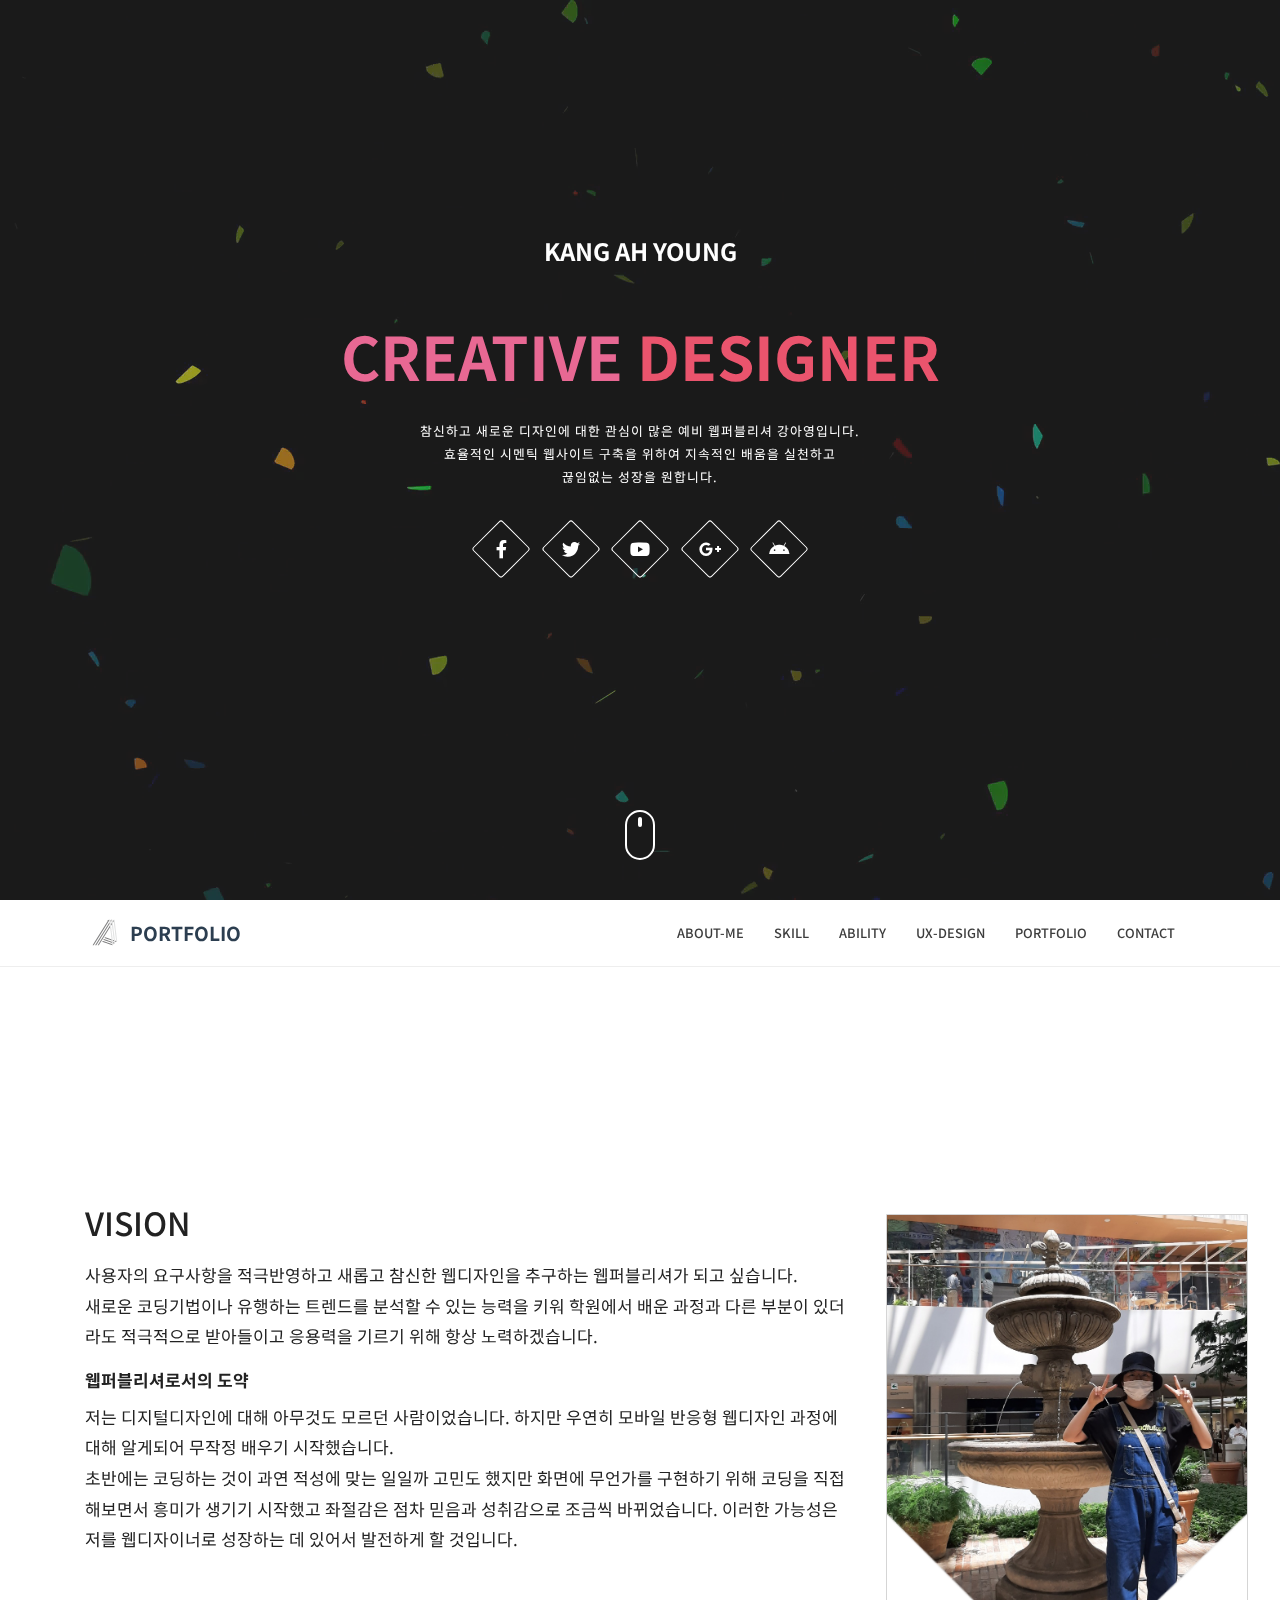
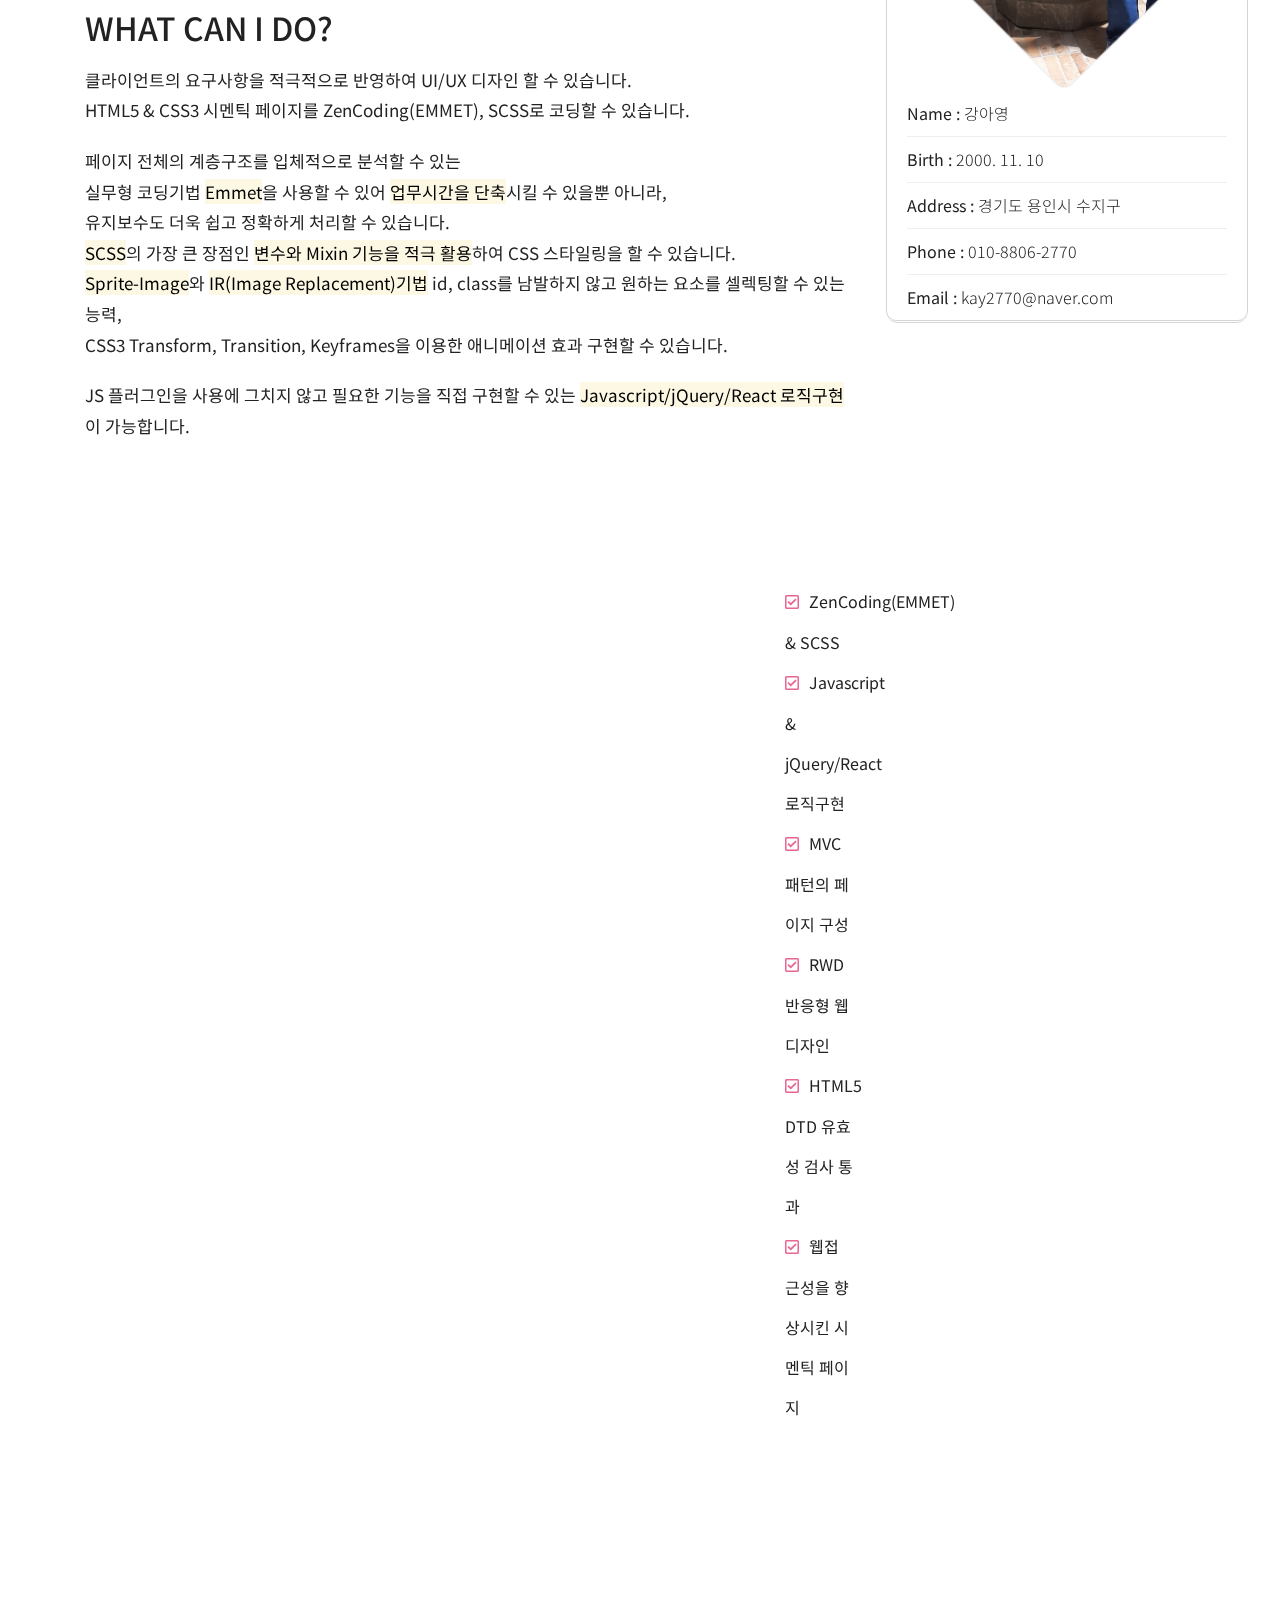
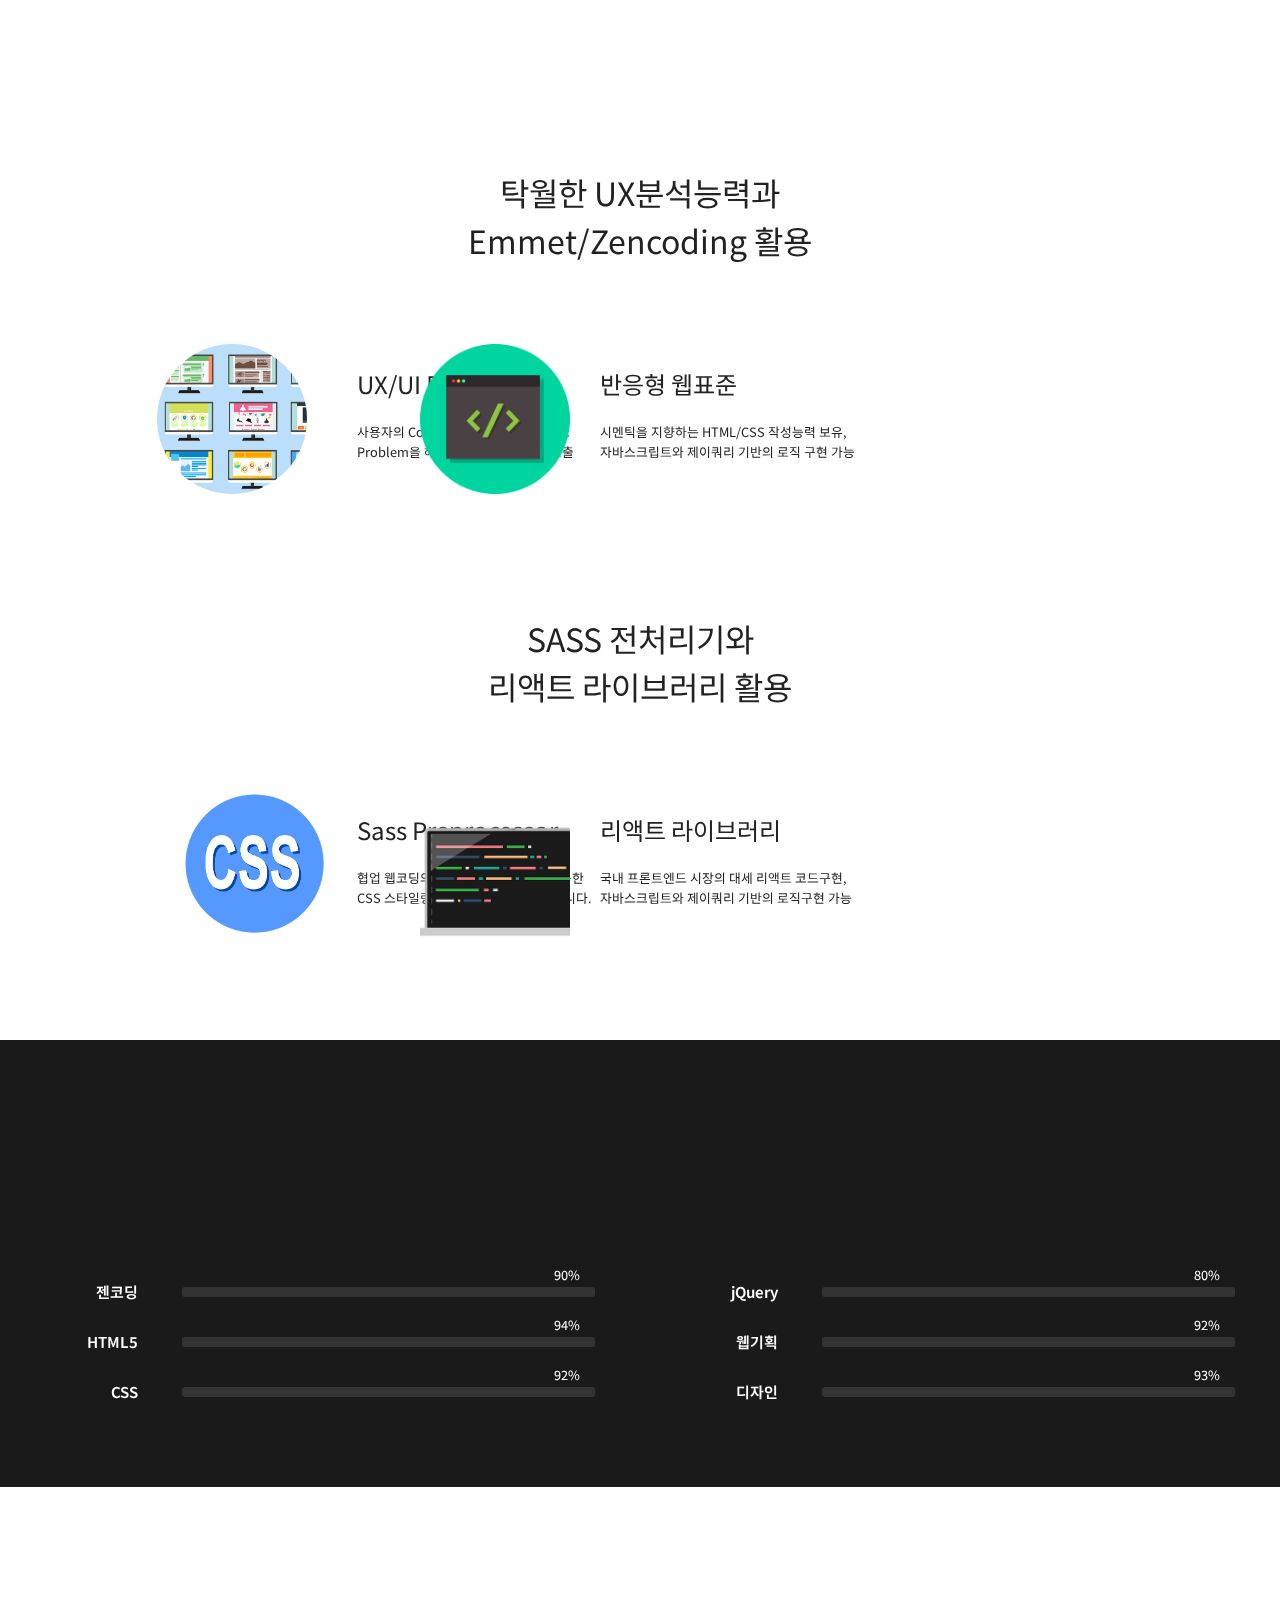
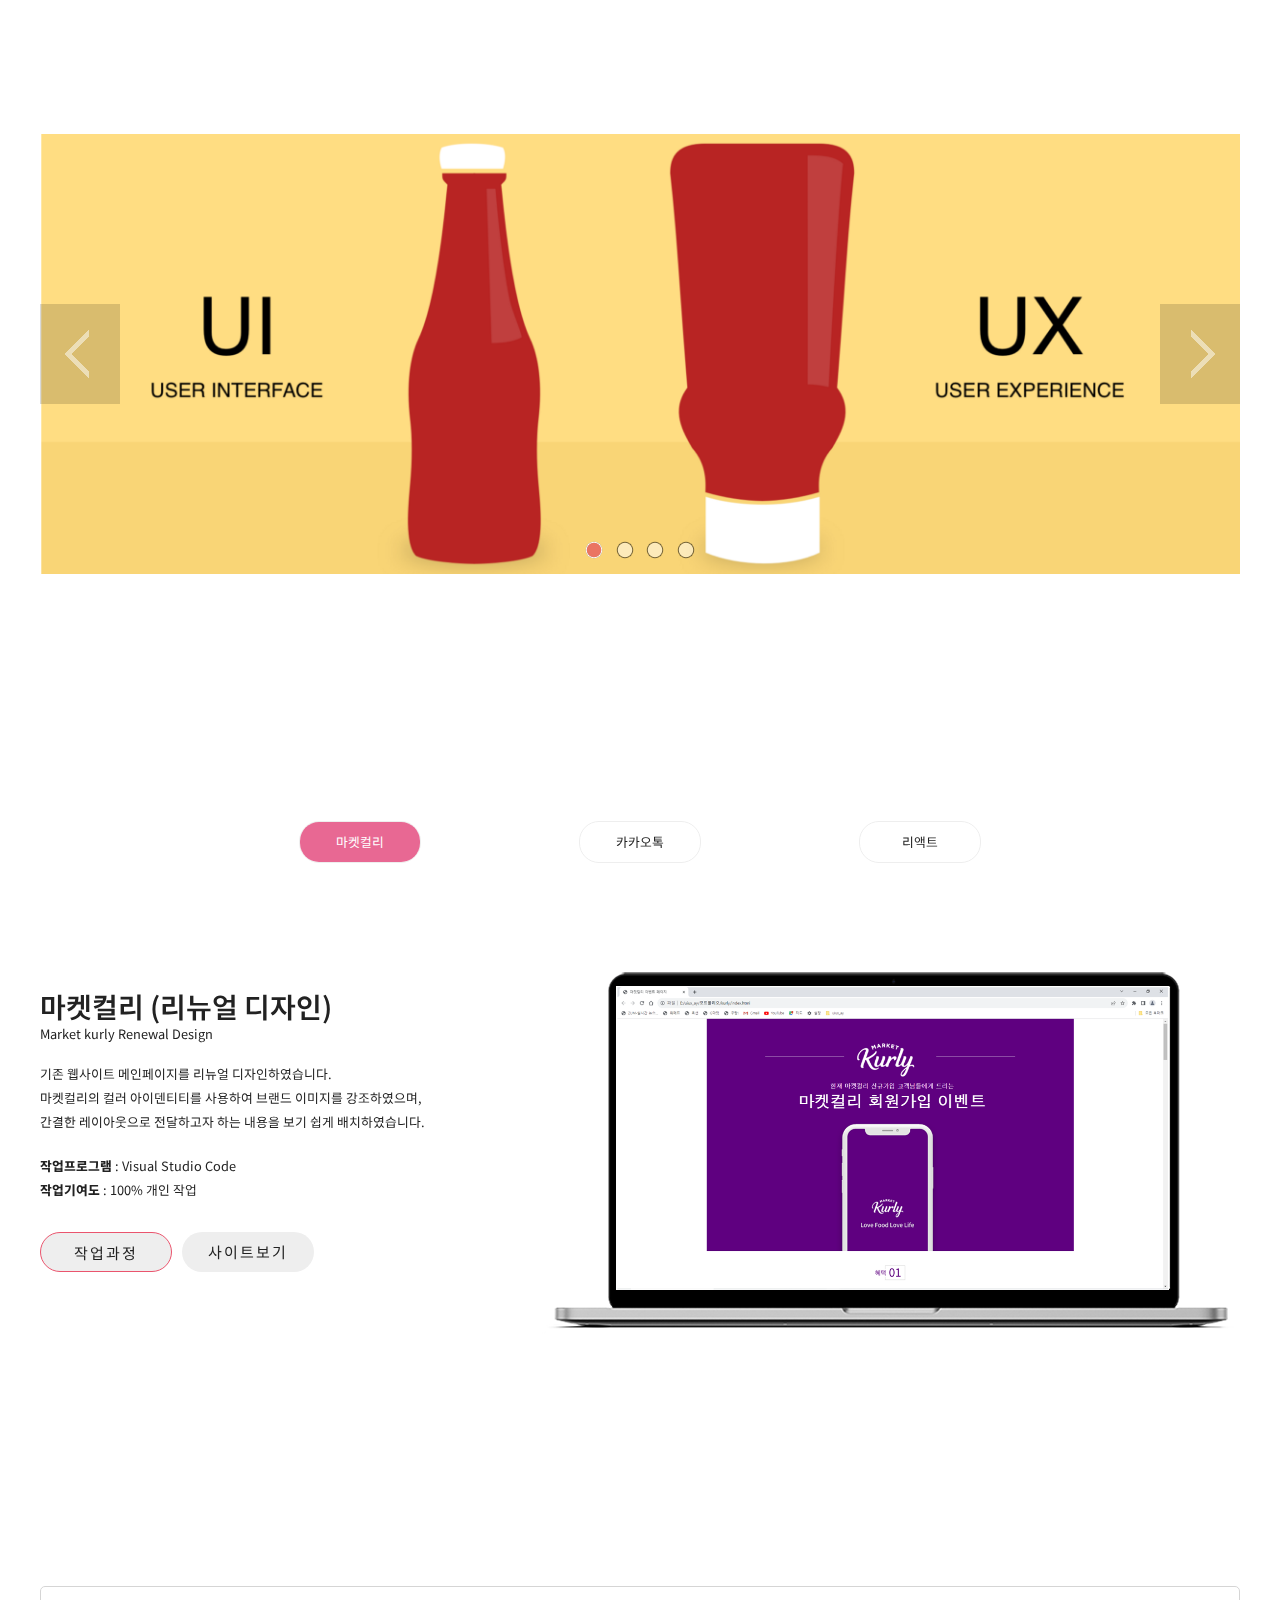
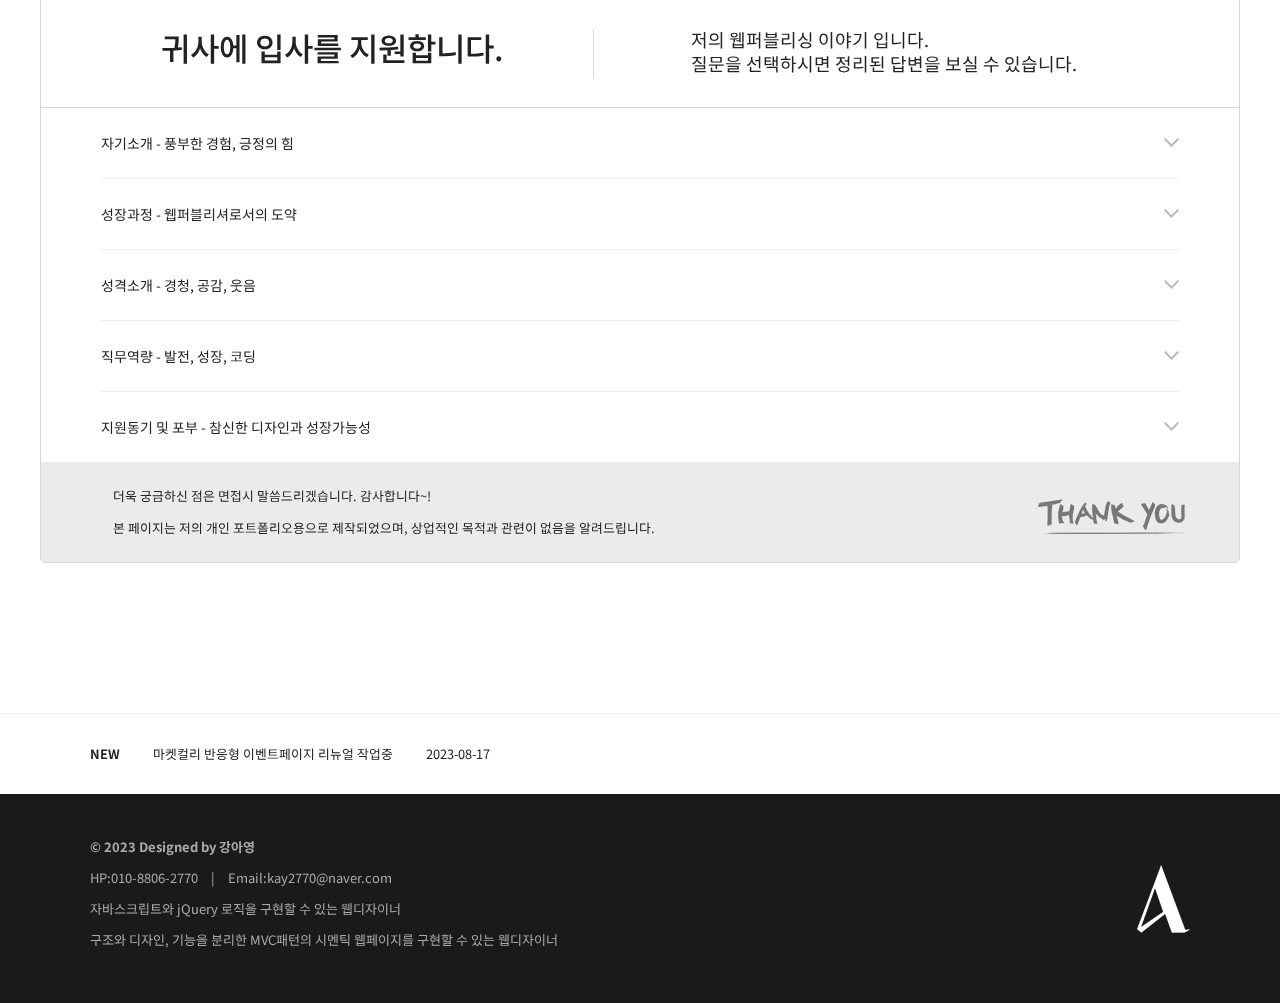
==== index.html @ dbe2e0ce "마이프로필 사이트 업로드" ====
<!DOCTYPE html>
<html lang="en">
	<head>
		<meta charset="UTF-8" />
		<meta name="viewport" content="width=device-width, initial-scale=1.0" />
		<meta name="Subject" content="포트폴리오 작품" />
		<meta name="Title" content="강아영 포트폴리오" />
		<meta
			name="Keywords"
			content="퍼블리셔,웹디자이너,웹표준,웹프로그래밍,포트폴리오,프론트엔드,개발자"
		/>
		<meta name="Description" content="새로운 경험을 통해서 또 하나의 의미를 찾아내는 웹퍼블리셔" />
		<meta name="Author" content="강아영" />
		<meta name="Publisher" content="강아영" />
		<meta name="Classification" content="포트폴리오" />

		<!--카테고리 분류-->
		<meta name="Location" content="Seoul Korea" />
		<meta name="Author-Date" content="2023.08.10" />
		<meta name="Copyright" content="강아영" />

		<title>강아영 포트폴리오</title>
		<link rel="shortcut icon" href="./images/favicon.ico" type="image/x-icon" />
		<link rel="stylesheet" href="./css/reset.css" />
		<link rel="stylesheet" href="https://use.fontawesome.com/releases/v5.3.1/css/all.css" />
		<link rel="stylesheet" href="./css/animate.css" />
		<link rel="stylesheet" href="./css/style.css" />
		<script src="./js/jquery.min.js"></script>
		<script src="./js/jquery.easing.min.js"></script>
		<script src="./js/wow.min.js"></script>
		<script src="./js/function.js"></script>
	</head>
	<body>
		<div id="wrap">
			<div class="loading">
				<p>로딩중...</p>
			</div>

			<h1>Kang Ah young</h1>

			<section id="home">
				<div class="intro">
					<h2>CREATIVE <span>DESIGNER</span></h2>
					<p>
						참신하고 새로운 디자인에 대한 관심이 많은 <span>예비 웹퍼블리셔 강아영입니다.</span
						><br />
						효율적인 시멘틱 웹사이트 구축을 위하여 <span>지속적인 배움을 실천하고</span> <br />
						끊임없는 성장을 원합니다.
					</p>
					<div class="myico">
						<span><i class="fab fa-facebook-f"></i></span>
						<span><i class="fab fa-twitter"></i></span>
						<span><i class="fab fa-youtube"></i></span>
						<span><i class="fab fa-google-plus-g"></i></span>
						<span><i class="fab fa-android"></i></span>
					</div>
				</div>

				<div class="mouse">
					<p class="wheel">스크롤바를 내리면 작품을 감상할 수 있습니다.</p>
				</div>

				<figure class="bgmov">
					<video autoplay muted loop playsinline>
						<source src="./media/intro.mp4" type="video/mp4" />
					</video>
					<figcaption class="sr-only">웹디자인 강아영</figcaption>
				</figure>
			</section>

			<hr />

			<header>
				<div class="container">
					<h2><a href="#" class="logo">Portfolio</a></h2>

					<button type="button" class="btn-gnb">메뉴보기</button>
					<nav>
						<ul class="gnb">
							<li><a href="#">About-Me</a></li>
							<li><a href="#">Skill</a></li>
							<li><a href="#">Ability</a></li>
							<li><a href="#">UX-Design</a></li>
							<li><a href="#">Portfolio</a></li>
							<li><a href="#">Contact</a></li>
						</ul>
					</nav>
				</div>
			</header>

			<hr />

			<section id="aboutme">
				<h2 class="wow fadeInUp">ABOUT ME</h2>

				<div class="container">
					<article class="profile">
						<div>
							<h3 class="myphoto">
								<img src="./images/aboutme/KakaoTalk_20231004_002757348.jpg" alt="강아영" />
							</h3>
							<ol>
								<li><strong>Name :</strong> 강아영</li>
								<li><strong>Birth :</strong> 2000. 11. 10</li>
								<li><strong>Address :</strong> 경기도 용인시 수지구</li>
								<li><strong>Phone :</strong> 010-8806-2770</li>
								<li><strong>Email :</strong> kay2770@naver.com</li>
							</ol>
						</div>
					</article>
					<hr />
					<article class="biography">
						<div class="detail">
							<h3>VISION</h3>
							<p>
								사용자의 요구사항을 적극반영하고 새롭고 참신한 웹디자인을 추구하는 웹퍼블리셔가 되고
								싶습니다.<br />
								새로운 코딩기법이나 유행하는 트렌드를 분석할 수 있는 능력을 키워 학원에서 배운
								과정과 다른 부분이 있더라도 적극적으로 받아들이고 응용력을 기르기 위해 항상
								노력하겠습니다.
							</p>
							<h4>웹퍼블리셔로서의 도약</h4>
							<p>
								저는 디지털디자인에 대해 아무것도 모르던 사람이었습니다. 하지만 우연히 모바일 반응형
								웹디자인 과정에 대해 알게되어 무작정 배우기 시작했습니다.<br />
								초반에는 코딩하는 것이 과연 적성에 맞는 일일까 고민도 했지만 화면에 무언가를
								구현하기 위해 코딩을 직접 해보면서 흥미가 생기기 시작했고 좌절감은 점차 믿음과
								성취감으로 조금씩 바뀌었습니다. 이러한 가능성은 저를 웹디자이너로 성장하는 데 있어서
								발전하게 할 것입니다.
							</p>
						</div>
						<div class="detail">
							<h3>WHAT CAN I DO?</h3>
							<p>
								클라이언트의 요구사항을 적극적으로 반영하여 UI/UX 디자인 할 수 있습니다.
								<br />
								HTML5 & CSS3 시멘틱 페이지를 ZenCoding(EMMET), SCSS로 코딩할 수 있습니다.
							</p>

							<p>
								<span>
									페이지 전체의 계층구조를 입체적으로 분석할 수 있는<br />
									실무형 코딩기법 <mark>Emmet</mark>을 사용할 수 있어
									<mark>업무시간을 단축</mark>시킬 수 있을뿐 아니라,<br />
									유지보수도 더욱 쉽고 정확하게 처리할 수 있습니다.
								</span>
								<br />
								<span>
									<mark>SCSS</mark>의 가장 큰 장점인 <mark>변수와 Mixin 기능을 적극 활용</mark>하여
									CSS 스타일링을 할 수 있습니다.<br />
								</span>

								<mark>Sprite-Image</mark>와 <mark>IR(Image Replacement)기법</mark> id, class를
								남발하지 않고 원하는 요소를 셀렉팅할 수 있는 능력,<br />
								CSS3 Transform, Transition, Keyframes을 이용한 애니메이션 효과 구현할 수
								있습니다.<br />
							</p>

							<p>
								JS 플러그인을 사용에 그치지 않고 필요한 기능을 직접 구현할 수 있는
								<mark>Javascript/jQuery/React 로직구현</mark>이 가능합니다.<br />
							</p>

							<ul class="ican">
								<li>ZenCoding(EMMET) &amp; SCSS</li>
								<li>Javascript &amp; jQuery/React 로직구현</li>
								<li>MVC 패턴의 페이지 구성</li>
								<li>RWD 반응형 웹디자인</li>
								<li>HTML5 DTD 유효성 검사 통과</li>
								<li>웹접근성을 향상시킨 시멘틱 페이지</li>
							</ul>
						</div>
					</article>
				</div>
			</section>

			<hr />

			<section id="skill">
				<h2 class="wow fadeInUp">SKILL</h2>

				<article class="skill-1">
					<h3>탁월한 UX분석능력과 <span>Emmet/Zencoding 활용</span></h3>
					<ol>
						<li>
							<h4>UX/UI 디자인</h4>
							<p>
								사용자의 Context와 Needs를 파악하고<br />
								Problem을 해결할 수 있는 Insight 도출
							</p>
						</li>
						<li>
							<h4>반응형 웹표준</h4>
							<p>
								시멘틱을 지향하는 HTML/CSS 작성능력 보유,<br />
								자바스크립트와 제이쿼리 기반의 로직 구현 가능
							</p>
						</li>
					</ol>
				</article>

				<article class="skill-2">
					<h3>SASS 전처리기와 <span>리액트 라이브러리 활용</span></h3>
					<ol>
						<li>
							<h4>Sass Preprocessor</h4>
							<p>
								협업 웹코딩의 필수 기술인 SCSS를 이용한<br />
								CSS 스타일링을 원활이 사용할 수 있습니다.
							</p>
						</li>
						<li>
							<h4>리액트 라이브러리</h4>
							<p>
								국내 프론트엔드 시장의 대세 리액트 코드구현,<br />
								자바스크립트와 제이쿼리 기반의 로직구현 가능
							</p>
						</li>
					</ol>
				</article>
			</section>

			<hr />

			<section id="ability">
				<h2 class="wow fadeInUp">ABILITY</h2>

				<div class="ability-container">
					<article class="stick">
						<div class="stick-container">
							<div class="item">
								<h3>젠코딩</h3>

								<div class="progress">
									<p class="bar"><span>90%</span></p>
								</div>
							</div>
							<div class="item">
								<h3>HTML5</h3>

								<div class="progress">
									<p class="bar"><span>94%</span></p>
								</div>
							</div>
							<div class="item">
								<h3>CSS</h3>

								<div class="progress">
									<p class="bar"><span>92%</span></p>
								</div>
							</div>
						</div>
						<div class="stick-container">
							<div class="item">
								<h3>jQuery</h3>

								<div class="progress">
									<p class="bar"><span>80%</span></p>
								</div>
							</div>
							<div class="item">
								<h3>웹기획</h3>

								<div class="progress">
									<p class="bar"><span>92%</span></p>
								</div>
							</div>
							<div class="item">
								<h3>디자인</h3>

								<div class="progress">
									<p class="bar"><span>93%</span></p>
								</div>
							</div>
						</div>
					</article>
				</div>
			</section>

			<hr />

			<section id="uxdesign">
				<h2 class="wow fadeInUp">UXDESIGN</h2>

				<article class="slides">
					<h3 class="sr-only">작품리스트</h3>
					<ul class="slides-container">
						<li class="banner_1">UX/UI</li>
						<li class="banner_2">UX Process</li>
						<li class="banner_3">UX Design</li>
						<li class="banner_4">Prototype</li>
					</ul>
					<ol class="slides-pagination">
						<li class="on"><a href="#">1</a></li>
						<li><a href="#">2</a></li>
						<li><a href="#">3</a></li>
						<li><a href="#">4</a></li>
					</ol>
					<a href="#" class="slides-navigation slides-prev">이전</a>
					<a href="#" class="slides-navigation slides-next">다음</a>
				</article>
			</section>

			<hr />

			<section id="portfolio">
				<h2 class="wow fadeInUp">PORTFOLIO</h2>

				<article class="slides">
					<ul class="slides-pagination">
						<li class="on"><a href="#">마켓컬리</a></li>
						<li><a href="#">카카오톡</a></li>
						<li><a href="#">리액트</a></li>
					</ul>

					<div class="slides-container">
						<figure>
							<figcaption>
								<h3>마켓컬리 (리뉴얼 디자인)</h3>
								<p class="tip">Market kurly Renewal Design</p>
								<p class="desc">
									기존 웹사이트 메인페이지를 리뉴얼 디자인하였습니다.<br />
									마켓컬리의 컬러 아이덴티티를 사용하여 브랜드 이미지를 강조하였으며,<br />
									간결한 레이아웃으로 전달하고자 하는 내용을 보기 쉽게 배치하였습니다.
								</p>

								<p class="tools"><span>작업프로그램</span> : Visual Studio Code</p>

								<p class="etc"><span>작업기여도</span> : 100% 개인 작업</p>

								<p class="btn">
									<a href="#" class="proc">작업과정</a>
									<a
										rel="noopener noreferrer"
										href="https://kay2770.github.io/kurly/"
										target="_blank"
										>사이트보기</a
									>
								</p>

								<p class="shadow">
									<span class="lightbox">
										<img src="./images/portfolio/kurly_pofol.png" alt="#" />
									</span>
									<button class="clse">닫기</button>
								</p>
							</figcaption>
							<div class="frame">
								<img src="./images/portfolio/kurly_pofol2.png" alt="마켓컬리" />
							</div>
						</figure>
						<figure>
							<figcaption>
								<h3>모바일 카카오톡 (리뉴얼 디자인)</h3>
								<p class="tip">Kakao Talk Renewal Design</p>
								<p class="desc">
									카카오톡 모바일 메인페이지를 리뉴얼 디자인하였습니다.<br />
									카카오톡의 컬러 아이덴티티를 사용하여 브랜드 이미지를 강조하였으며,<br />
									간결한 레이아웃으로 전달하고자 하는 내용을 보기 쉽게 배치하였습니다.
								</p>

								<p class="tools"><span>작업프로그램</span> : Visual Studio Code</p>

								<p class="etc"><span>작업기여도</span> : 100% 개인 작업</p>

								<p class="btn">
									<a href="#" class="proc">작업과정</a>
									<a
										rel="noopener noreferrer"
										href="https://kay2770.github.io/mykatalk/"
										target="_blank"
										>사이트보기</a
									>
								</p>
								<p class="shadow">
									<span class="lightbox">
										<img src="./images/portfolio/kakaotalk_pofol.png" alt="#" />
									</span>
									<button class="clse">닫기</button>
								</p>
							</figcaption>
							<div class="frame">
								<img src="./images/portfolio/kakaotalk_pofol2.png" alt="카카오톡" />
							</div>
						</figure>
						<figure>
							<figcaption>
								<h3>리액트</h3>
								<p class="tip">React Site Design</p>
								<p class="desc">
									리액트 라이브러리를 이용하여 <br />
									간결한 레이아웃으로 전달하고자 하는 내용을 보기 쉽게 배치하고<br />
									화면 구성 및 기능 구현을 하였습니다.
								</p>

								<p class="tools"><span>작업프로그램</span> : Visual Studio Code</p>

								<p class="etc"><span>작업기여도</span> : 100% 개인 작업</p>

								<p class="btn">
									<a href="#" class="proc">작업과정</a>
									<a
										rel="noopener noreferrer"
										href="http://localhost:3001/styled-todo"
										target="_blank"
										>사이트보기</a
									>
								</p>
								<p class="shadow">
									<span class="lightbox">
										<img src="./images/portfolio/todoAppsite_pofol.png" alt="#" />
									</span>
									<button class="clse">닫기</button>
								</p>
							</figcaption>
							<div class="frame">
								<img src="./images/portfolio/todoAppsite_pofol2.png" alt="리액트" />
							</div>
						</figure>
					</div>

					<a href="#" class="slides-navigation slides-prev">이전</a>
					<a href="#" class="slides-navigation slides-next">다음</a>
				</article>

				<hr />
			</section>

			<hr />

			<section id="contact">
				<h2 class="wow fadeInUp">CONTACT</h2>

				<article class="apply">
					<div class="help">
						<h3>귀사에 입사를 지원합니다.</h3>
						<p>
							저의 웹퍼블리싱 이야기 입니다.<br />
							질문을 선택하시면 정리된 답변을 보실 수 있습니다.
						</p>
					</div>
					<dl>
						<dt><a href="#">자기소개 - 풍부한 경험, 긍정의 힘</a></dt>
						<dd>
							<div class="answer">
								부모님의 성실하신 모습을 보며 초등시절부터 스스로 일어나며 지각하지 않기 위해
								시간약속을 반드시 지키고 단체생활을 할 때는 규칙을 따르면서, 원리원칙을 중요하게
								여기고 시간을 계획하고 분배하는 습관과 문제해결력을 길렀습니다.<br />
								고등학교 진학 후 담임선생님과의 진로상담을 통해 아동보육과에 진학하게 되었고 졸업할
								때 보육교사가 되겠다는 확신과 꿈은 가지지 않았지만 학과에서 경험한 실습은 제 자신의
								긍정적인 힘을 발견할 수 있는 큰 계기가 되었습니다. <br />영유아들의 창의적인 표현과
								자유로운 모습을 보며 밝게 웃던 스스로를 보면서 어떤 분야에서든 창의적이고 좋은
								영향을 줄 수 있는 사람이 되고 싶었습니다. <br />저는 긍정적 정서를 토대로 가능성이
								무한한 새싹처럼 끊임없이 성장하고 발전하는 사람이 되겠습니다.
							</div>
						</dd>

						<dt><a href="#">성장과정 - 웹퍼블리셔로서의 도약</a></dt>
						<dd>
							<div class="answer">
								저는 디지털디자인에 대해 아무것도 모르던 사람이었습니다.<br />
								하지만 우연히 모바일 반응형 웹디자인 과정에 대해 알게 되었고 무작정 배우기
								시작했습니다.<br />
								초반에는 코딩하는 것이 어렵기만 하고 과연 적성에 맞는 일일까 고민도 했습니다.<br />
								하지만 시작한 일을 포기하고 싶지 않고 화면에 무언가를 구현하기 위해 성공하든
								실패하든 코딩을 직접 해보면서 흥미가 생기기 시작했고 좌절감은 점차 할 수 있다는
								믿음과 성취감으로 조금씩 바뀌었습니다. <br />이러한 가능성은 저를 웹디자이너로
								성장하는 데 있어서 배움을 실천하고 계속해서 발전하게 할 것입니다.
							</div>
						</dd>

						<dt><a href="#">성격소개 - 경청, 공감, 웃음</a></dt>
						<dd>
							<div class="answer">
								평소 이야기 듣는 것을 좋아해서 상대방의 이야기를 경청하고 공감해주어 상대방을 즐겁고
								편안하게 만들어 줍니다. <br />저는 갈등관계에서도 원만하게 해결하기 위한 협력적인
								조화를 중요시 생각합니다. <br />반면 주변의 분위기나 상황을 깊게 살피는 경향이
								있습니다.<br />
								이를 보완하기 위해 일의 기대와 성취에 있어 할 수 있는 최선을 정하고, 좋아하는 일에
								대한 긍정심리를 위한 저의 느낌, 생각, 감정을 표현하려고 노력하고 있습니다.
								<br />이렇듯 최선을 다하는 순간에는 좋은 결과만을 기대하지 않고 실패를 두려워하지
								않으려고 합니다.
							</div>
						</dd>

						<dt><a href="#">직무역량 - 발전, 성장, 코딩</a></dt>
						<dd>
							<div class="answer">
								학원에서 html, css, javascript, react, 모바일 반응형 웹제작 등 기술적인 부분을
								습득하였고 이것을 바탕으로 스스로 웹페이지를 구현할 수 있게 노력하였습니다.<br />
								또한 학원에서 팀프로젝트 ,발표 등을 통해 자신감 있는 말하기가 부족했던 저에게 직무
								시 필요한 대인관계, 의사소통능력을 키우는데 큰 도움이 되었습니다.<br />
								주어진 일에 최선을 다해 끝마무리를 짓고 부족한 부분은 연습과 노력을 통해 개선하려는
								의지는 저를 책임감 있고 능력이나 여러가지 면에서 성장하는 사람으로 만들어
								주었습니다.
							</div>
						</dd>

						<dt><a href="#">지원동기 및 포부 - 참신한 디자인과 성장가능성</a></dt>
						<dd>
							<div class="answer">
								사용자의 요구사항을 적극반영하는 새롭고 참신한 웹디자인을 추구하는 웹퍼블리셔가 되고
								싶습니다. <br />새로운 코딩기법이나 유행하는 트렌드를 분석할 수 있는 능력을 키워
								학원에서 배운 과정과 다른 부분이 있더라도 적극적으로 받아들이고 응용력을 기르기 위해
								항상 노력하겠습니다.
							</div>
						</dd>
					</dl>
					<p>
						더욱 궁금하신 점은 면접시 말씀드리겠습니다. 감사합니다~!<br />
						본 페이지는 저의 개인 포트폴리오용으로 제작되었으며, 상업적인 목적과 관련이 없음을
						알려드립니다.
					</p>
				</article>
			</section>

			<hr />

			<footer>
				<article class="working">
					<h2 class="sr-only">진행중인 작업</h2>
					<p>
						<b>NEW</b>
						<a href="#">마켓컬리 반응형 이벤트페이지 리뉴얼 작업중</a>
						<time datetime="2023-08-17T11:46">2023-08-17</time>
					</p>
				</article>
				<article class="info">
					<div class="container">
						<h2>&copy; 2023 Designed by 강아영</h2>

						<p class="contact">
							<a href="tel:01088062770">HP:010-8806-2770</a>
							<span class="bar">|</span>
							<a href="mailto:kay2770@naver.com">Email:kay2770@naver.com</a>
						</p>

						<p class="iam_1">자바스크립트와 jQuery 로직을 구현할 수 있는 웹디자이너</p>
						<p class="iam_2">
							구조와 디자인, 기능을 분리한 MVC패턴의 시멘틱 웹페이지를
							<span>구현할 수 있는 웹디자이너</span>
						</p>
					</div>
				</article>
			</footer>

			<aside>
				<a href="#" class="top"><i class="fa fa-angle-up"></i></a>
			</aside>
		</div>
	</body>
</html>
---- css/style.css ----
@charset "UTF-8";
#wrap {
  position: relative;
  min-width: 1200px;
}
@media screen and (max-width:640px) {
  #wrap {
    min-width: 100%;
  }
}
#wrap > .loading {
  display: flex;
  justify-content: center;
  align-items: center;
  position: fixed;
  left: 0;
  right: 0;
  top: 0;
  bottom: 0;
  z-index: 1000;
  background-color: #ffffff;
}
#wrap > .loading > p {
  width: 64px;
  height: 64px;
  text-indent: -9999px;
  background-image: url(./../images/loading.gif);
}
#wrap > h1 {
  position: absolute;
  left: 50%;
  z-index: 100;
  color: #ffffff;
  font-size: 24px;
  text-transform: uppercase;
  transform: translate(-50%, 0);
}
#wrap > #home {
  overflow: hidden;
  position: relative;
  transition: all 0.3s ease-in-out;
}
@media screen and (max-width:640px) {
  #wrap > #home {
    background-image: url(./../images/visual.jpg);
    background-position: center center;
    background-size: cover;
    background-repeat: no-repeat;
  }
}
#wrap > #home:before {
  display: block;
  width: 100%;
  height: 100%;
  background-color: #333333;
  opacity: 0.5;
  content: "";
}
#wrap > #home > .intro {
  position: absolute;
  left: 0;
  top: 35%;
  width: 100%;
  text-align: center;
}
@media screen and (max-width:640px) {
  #wrap > #home > .intro {
    top: 25%;
    padding-bottom: 30px;
  }
}
#wrap > #home > .intro > h2 {
  color: #e86893;
  font-size: 60px;
  line-height: 80px;
}
@media screen and (max-width:640px) {
  #wrap > #home > .intro > h2 {
    color: #52b3d9;
    font-size: 38px;
    line-height: 50px;
  }
}
#wrap > #home > .intro > h2 > span {
  color: #ea546d;
}
@media screen and (max-width:640px) {
  #wrap > #home > .intro > h2 > span {
    display: block;
    color: #68c3a3;
  }
}
#wrap > #home > .intro > p {
  margin-top: 24px;
  color: #ffffff;
  line-height: 1.8;
  letter-spacing: 1px;
}
@media screen and (max-width:640px) {
  #wrap > #home > .intro > p > span {
    display: block;
  }
}
#wrap > #home > .intro > .myico {
  display: flex;
  justify-content: space-between;
  width: 320px;
  margin: 40px auto 0;
}
@media screen and (max-width:640px) {
  #wrap > #home > .intro > .myico {
    margin-top: 80px;
  }
}
#wrap > #home > .intro > .myico > span {
  display: block;
  width: 40px;
  border: 1px solid #ffffff;
  border-radius: 3px;
  transform: rotate(45deg);
  transition: all 0.4s;
}
#wrap > #home > .intro > .myico > span:hover {
  background-color: #e86893;
  border-color: transparent;
  cursor: pointer;
}
@media screen and (max-width:640px) {
  #wrap > #home > .intro > .myico > span:hover {
    background-color: #52b3d9;
  }
}
#wrap > #home > .intro > .myico > span > i {
  display: block;
  height: 40px;
  line-height: 40px;
  text-align: center;
  color: #ffffff;
  font-size: 18px;
  transform: rotate(-45deg);
}
#wrap > #home > .mouse {
  position: absolute;
  left: 50%;
  bottom: 40px;
  width: 30px;
  height: 50px;
  border: 2px solid #ffffff;
  box-sizing: border-box;
  border-radius: 15px;
  transform: translate(-50%, 0);
}
@media screen and (max-width:640px) {
  #wrap > #home > .mouse {
    display: none;
  }
}
@keyframes mousewheel {
  0% {
    top: 5px;
    opacity: 0;
  }
  30% {
    top: 10px;
    opacity: 1;
  }
  100% {
    top: 20px;
    opacity: 0;
  }
}
#wrap > #home > .mouse > .wheel {
  position: absolute;
  left: 50%;
  top: 5px;
  width: 4px;
  height: 10px;
  text-indent: -9999px;
  background-color: #ffffff;
  border-radius: 2px;
  transform: translate(-50%, 0);
  animation: mousewheel 1s linear infinite;
}
#wrap > #home > .bgmov {
  position: absolute;
  left: 0;
  right: 0;
  top: 0;
  bottom: 0;
  z-index: -1;
  width: 100%;
}
@media screen and (max-width:640px) {
  #wrap > #home > .bgmov {
    display: none;
  }
}
#wrap > #home > .bgmov > video {
  min-width: 100%;
  min-height: 100%;
}
#wrap header {
  width: 100%;
  min-width: 1200px;
  background-color: #ffffff;
  border-bottom: 1px solid #eeeeee;
}
@media screen and (max-width:640px) {
  #wrap header {
    min-width: 100%;
  }
}
#wrap header.fixed {
  position: fixed;
  left: 0;
  top: 0;
  z-index: 1000;
}
#wrap header > .container {
  position: relative;
  height: 66px;
}
#wrap header > .container > h2 {
  position: absolute;
  left: 7%;
  top: 50%;
  transform: translate(0, -50%);
  background-image: url(./../images/logo.png);
  background-repeat: no-repeat;
}
#wrap header > .container > h2 > a {
  display: block;
  height: 32px;
  color: #2c3e50;
  line-height: 32px;
  text-indent: 40px;
  text-transform: uppercase;
}
#wrap header > .container > button {
  display: none;
}
@media screen and (max-width:640px) {
  #wrap header > .container > button {
    background: none;
    border: none;
    outline: none;
    display: block;
    position: absolute;
    right: 7%;
    top: 50%;
    transform: translate(0, -50%);
    width: 24px;
    height: 18px;
    text-indent: -9999px;
    background-image: url(./../images/mnu_btn.png);
    background-position: center center;
    background-repeat: no-repeat;
  }
  #wrap header > .container > button.clse {
    background-image: url(./../images/clse_btn.png);
  }
}
#wrap header > .container > nav {
  position: absolute;
  right: 7%;
  top: 50%;
  transform: translate(0, -50%);
}
@media screen and (max-width:640px) {
  #wrap header > .container > nav {
    display: none;
    right: initial;
    left: 0;
    top: 66px;
    width: 100%;
    z-index: 1000;
    transform: initial;
    border-top: 1px solid black;
  }
}
#wrap header > .container > nav > .gnb {
  display: flex;
}
@media screen and (max-width:640px) {
  #wrap header > .container > nav > .gnb {
    display: initial;
  }
}
@media screen and (max-width:640px) {
  #wrap header > .container > nav > .gnb > li {
    background-color: #ffffff;
    border-bottom: 1px solid black;
  }
}
#wrap header > .container > nav > .gnb > li > a {
  display: block;
  padding: 0 15px;
  color: #3c3c3c;
  font-weight: 500;
  text-transform: uppercase;
  transition: all 0.2s;
}
@media screen and (max-width:640px) {
  #wrap header > .container > nav > .gnb > li > a {
    height: 48px;
    padding: 0;
    line-height: 48px;
    text-indent: 7%;
  }
}
#wrap header > .container > nav > .gnb > li:hover > a, #wrap header > .container > nav > .gnb > li.on > a {
  color: #e86893;
}
@media screen and (max-width:640px) {
  #wrap header > .container > nav > .gnb > li:hover > a, #wrap header > .container > nav > .gnb > li.on > a {
    color: #52b3d9;
  }
}
#wrap header ~ section {
  padding-top: 80px;
}
#wrap header ~ section > h2 {
  margin-bottom: 72px;
  color: #2c3e50;
  font-size: 50px;
  line-height: 50px;
  text-align: center;
}
#wrap header ~ section > h2:after {
  display: block;
  width: 138px;
  height: 15px;
  margin: 30px auto 0;
  background-image: url(./../images/deco_tit.png);
  content: "";
}
#wrap #aboutme > .container {
  display: flex;
  flex-direction: row-reverse;
  padding-bottom: 30px;
}
@media screen and (max-width:640px) {
  #wrap #aboutme > .container {
    display: block;
    padding-bottom: 0;
  }
}
#wrap #aboutme > .container > .profile {
  width: 33.33333%;
}
@media screen and (max-width:640px) {
  #wrap #aboutme > .container > .profile {
    width: 100%;
  }
}
#wrap #aboutme > .container > .profile > div {
  position: relative;
  width: 360px;
  margin: 0 auto;
  border: 1px solid #d5d5d5;
  border-radius: 0 0 10px 10px;
}
@media screen and (max-width:640px) {
  #wrap #aboutme > .container > .profile > div {
    width: 95%;
    margin-top: 50px;
  }
}
#wrap #aboutme > .container > .profile > div:after {
  display: block;
  position: absolute;
  left: 0;
  bottom: -3px;
  width: 100%;
  height: 20px;
  border-bottom: 1px solid #d5d5d5;
  border-radius: 0 0 10px 10px;
  content: "";
}
#wrap #aboutme > .container > .profile > div > .myphoto {
  overflow: hidden;
  background-image: url(./../images/aboutme/photo-frame.png);
  background-position: 0 bottom;
  background-size: contain;
  background-repeat: no-repeat;
}
#wrap #aboutme > .container > .profile > div > .myphoto > img {
  display: block;
  position: relative;
  z-index: -1;
  width: 120%;
  margin: -100px 0 0 -30px;
}
#wrap #aboutme > .container > .profile > div > ol {
  padding: 0 20px;
}
#wrap #aboutme > .container > .profile > div > ol > li {
  height: 45px;
  font-weight: 300;
  font-size: 16px;
  line-height: 45px;
  border-bottom: 1px solid #eeeeee;
}
#wrap #aboutme > .container > .profile > div > ol > li:last-child {
  border-bottom-width: 0;
}
#wrap #aboutme > .container > .biography {
  width: 66.66666%;
}
@media screen and (max-width:640px) {
  #wrap #aboutme > .container > .biography {
    width: 100%;
    margin-top: 48px;
  }
}
#wrap #aboutme > .container > .biography > .detail {
  margin-bottom: 64px;
  padding-left: 10%;
}
@media screen and (max-width:640px) {
  #wrap #aboutme > .container > .biography > .detail {
    padding: 0 5%;
  }
}
#wrap #aboutme > .container > .biography > .detail > h3 {
  margin-bottom: 30px;
  font-weight: 500;
  font-size: 32px;
}
#wrap #aboutme > .container > .biography > .detail > h4 {
  margin-bottom: 14px;
  font-size: 17px;
}
#wrap #aboutme > .container > .biography > .detail > p {
  margin-bottom: 20px;
  font-weight: 400;
  font-size: 17px;
  line-height: 1.8;
}
#wrap #aboutme > .container > .biography > .detail > p > span > mark {
  background-color: #fcf8e3;
}
@media screen and (max-width:640px) {
  #wrap #aboutme > .container > .biography > .detail > p {
    font-weight: 300;
    line-height: 1.4;
  }
  #wrap #aboutme > .container > .biography > .detail > p > br {
    display: none;
  }
}
#wrap #aboutme > .container > .biography > .detail > p > mark {
  background-color: #fcf8e3;
}
#wrap #aboutme > .container > .biography > .detail > .ican {
  margin-left: 700px;
  margin-top: 140px;
}
@media screen and (max-width:640px) {
  #wrap #aboutme > .container > .biography > .detail > .ican {
    margin-left: 0;
    margin-top: 50px;
  }
}
#wrap #aboutme > .container > .biography > .detail > .ican > li {
  font-size: 16px;
  line-height: 40px;
}
#wrap #aboutme > .container > .biography > .detail > .ican > li:before {
  margin-right: 10px;
  color: #e86893;
  font-family: "Font Awesome 5 Free";
  content: "\f14a";
}
@media screen and (max-width:640px) {
  #wrap #aboutme > .container > .biography > .detail > .ican > li:before {
    color: #52b3d9;
  }
}
#wrap #skill > article.skill-1 {
  margin-bottom: 120px;
}
#wrap #skill > article > h3 {
  margin-bottom: 80px;
  font-weight: 400;
  font-size: 32px;
  line-height: 48px;
  text-align: center;
}
#wrap #skill > article > h3 > span {
  display: block;
}
#wrap #skill > article > ol {
  display: flex;
  justify-content: space-between;
}
@media screen and (max-width:640px) {
  #wrap #skill > article > ol {
    display: block;
    width: 90%;
    margin: 0 auto;
  }
}
#wrap #skill > article > ol > li {
  display: flex;
  flex-direction: column;
  justify-content: center;
  width: 45%;
  height: 150px;
  background-repeat: no-repeat;
  box-sizing: border-box;
}
@media screen and (max-width:640px) {
  #wrap #skill > article > ol > li {
    width: 100%;
  }
  #wrap #skill > article > ol > li:first-child {
    margin-bottom: 40px;
  }
}
#wrap #skill > article > ol > li > h4 {
  margin-bottom: 30px;
  font-weight: 400;
  font-size: 24px;
}
#wrap #skill > article > ol > li > p {
  line-height: 1.6;
}
#wrap #skill > article.skill-1 li:first-child {
  width: 150px;
  height: 150px;
  margin-left: 157px;
  border-radius: 100px 100px;
  background-size: cover;
  background-image: url(./../images/uxui.png);
}
#wrap #skill > article.skill-1 li:first-child > h4,
#wrap #skill > article.skill-1 li:first-child p {
  width: 420px;
  margin-left: 200px;
}
@media screen and (max-width:640px) {
  #wrap #skill > article.skill-1 li:first-child {
    margin-left: -5px;
  }
}
#wrap #skill > article.skill-1 li:last-child {
  width: 150px;
  height: 150px;
  margin-right: 710px;
  background-size: cover;
  background-image: url(./../images/html.png);
}
#wrap #skill > article.skill-1 li:last-child > h4,
#wrap #skill > article.skill-1 li:last-child p {
  width: 420px;
  margin-left: 180px;
}
#wrap #skill > article.skill-2 li:first-child {
  width: 170px;
  height: 150px;
  margin-left: 157px;
  background-size: cover;
  background-image: url(./../images/css.png);
}
#wrap #skill > article.skill-2 li:first-child > h4,
#wrap #skill > article.skill-2 li:first-child p {
  width: 420px;
  margin-left: 200px;
}
@media screen and (max-width:640px) {
  #wrap #skill > article.skill-2 li:first-child {
    width: 150px;
    height: 150px;
    margin-left: -5px;
    background-position-x: -20px;
  }
  #wrap #skill > article.skill-2 li:first-child > h4,
  #wrap #skill > article.skill-2 li:first-child p {
    width: 400px;
    margin-left: 180px;
  }
}
#wrap #skill > article.skill-2 li:last-child {
  width: 150px;
  height: 150px;
  margin-right: 710px;
  background-size: cover;
  background-image: url(./../images/coding.png);
  background-position-x: -57px;
}
#wrap #skill > article.skill-2 li:last-child > h4,
#wrap #skill > article.skill-2 li:last-child p {
  width: 420px;
  margin-left: 180px;
}
#wrap #ability {
  margin-top: 100px;
  background-color: #1a1a1a;
}
#wrap #ability > h2 {
  color: #ffffff;
}
#wrap #ability > .ability-container {
  padding-bottom: 50px;
}
#wrap #ability > .ability-container > .stick {
  display: flex;
  justify-content: space-around;
}
@media screen and (max-width:640px) {
  #wrap #ability > .ability-container > .stick {
    display: block;
  }
}
#wrap #ability > .ability-container > .stick > .stick-container {
  width: 43%;
}
@media screen and (max-width:640px) {
  #wrap #ability > .ability-container > .stick > .stick-container {
    width: 100%;
  }
}
#wrap #ability > .ability-container > .stick > .stick-container > .item {
  display: flex;
  flex-flow: row nowrap;
  margin-bottom: 40px;
}
@media screen and (max-width:640px) {
  #wrap #ability > .ability-container > .stick > .stick-container > .item {
    padding: 0 7%;
  }
}
#wrap #ability > .ability-container > .stick > .stick-container > .item > h3 {
  width: 17%;
  padding-right: 8%;
  color: #ffffff;
  font-weight: 600;
  line-height: 10px;
  text-align: right;
}
@media screen and (max-width:640px) {
  #wrap #ability > .ability-container > .stick > .stick-container > .item > h3 {
    font-size: 15px;
  }
}
#wrap #ability > .ability-container > .stick > .stick-container > .item > .progress {
  position: relative;
  width: 75%;
  height: 10px;
  background-color: #333333;
  border-radius: 3px;
}
#wrap #ability > .ability-container > .stick > .stick-container > .item > .progress > .bar {
  width: 0;
  height: 100%;
  background-color: #e86893;
  transition: all 2s ease-in-out;
}
@media screen and (max-width:640px) {
  #wrap #ability > .ability-container > .stick > .stick-container > .item > .progress > .bar {
    background-color: #52b3d9;
  }
}
#wrap #ability > .ability-container > .stick > .stick-container > .item > .progress > .bar > span {
  position: absolute;
  right: 15px;
  top: -20px;
  color: #ffffff;
}
#wrap #uxdesign {
  width: 1200px;
  margin: 0 auto;
}
@media screen and (max-width:640px) {
  #wrap #uxdesign {
    width: 100%;
    margin: 0;
  }
}
#wrap #uxdesign > .slides {
  overflow: hidden;
  position: relative;
  height: 440px;
}
#wrap #uxdesign > .slides > .slides-container {
  display: flex;
  position: absolute;
  left: 0%;
  top: 0;
  width: 400%;
  /*
             첫번째 슬라이드 left : -000% = -100% * 0
             두번째 슬라이드 left : -100% = -100% * 1
             세번째 슬라이드 left : -200% = -100% * 2
             네번째 슬라이드 left : -300% = -100% * 3
          */
}
#wrap #uxdesign > .slides > .slides-container > li {
  width: 25%;
  height: 440px;
  text-indent: -9999px;
  background-position: center center;
  background-size: cover;
}
#wrap #uxdesign > .slides > .slides-container > li.banner_1 {
  background-image: url(./../images/uxdesign/slides/slide_1.png);
}
@media screen and (max-width:640px) {
  #wrap #uxdesign > .slides > .slides-container > li.banner_1 {
    background-image: url(./../images/uxdesign/slides/rwd_slide_1.png);
  }
}
#wrap #uxdesign > .slides > .slides-container > li.banner_2 {
  background-image: url(./../images/uxdesign/slides/slide_2.jpg);
}
@media screen and (max-width:640px) {
  #wrap #uxdesign > .slides > .slides-container > li.banner_2 {
    background-image: url(./../images/uxdesign/slides/rwd_slide_2.png);
  }
}
#wrap #uxdesign > .slides > .slides-container > li.banner_3 {
  background-image: url(./../images/uxdesign/slides/slide_3.jpg);
}
@media screen and (max-width:640px) {
  #wrap #uxdesign > .slides > .slides-container > li.banner_3 {
    background-image: url(./../images/uxdesign/slides/rwd_slide_3.png);
  }
}
#wrap #uxdesign > .slides > .slides-container > li.banner_4 {
  background-image: url(./../images/uxdesign/slides/slide_4.jpg);
}
@media screen and (max-width:640px) {
  #wrap #uxdesign > .slides > .slides-container > li.banner_4 {
    background-image: url(./../images/uxdesign/slides/rwd_slide_4.png);
  }
}
#wrap #uxdesign > .slides > .slides-pagination {
  display: flex;
  justify-content: space-between;
  position: absolute;
  left: 50%;
  bottom: 15px;
  width: 110px;
  transform: translate(-50%, 0);
}
#wrap #uxdesign > .slides > .slides-pagination > li {
  width: 18px;
  background-image: url(./../images/uxdesign/slides/bul.png);
}
#wrap #uxdesign > .slides > .slides-pagination > li:hover, #wrap #uxdesign > .slides > .slides-pagination > li.on {
  background-position: 0 -18px;
}
#wrap #uxdesign > .slides > .slides-pagination > li > a {
  display: block;
  height: 18px;
  text-indent: -9999px;
}
#wrap #uxdesign > .slides > .slides-navigation {
  display: block;
  position: absolute;
  top: 50%;
  width: 80px;
  height: 100px;
  text-indent: -9999px;
  background-image: url(./../images/uxdesign/slides/btn_navigation.png);
  transform: translate(0, -50%);
}
#wrap #uxdesign > .slides > .slides-navigation.slides-prev {
  left: 0;
  background-position: -5px -225px;
}
#wrap #uxdesign > .slides > .slides-navigation.slides-prev:hover {
  background-position: -5px -335px;
}
#wrap #uxdesign > .slides > .slides-navigation.slides-next {
  right: 0;
  background-position: -5px -5px;
}
#wrap #uxdesign > .slides > .slides-navigation.slides-next:hover {
  background-position: -5px -115px;
}
#wrap > #portfolio > article {
  width: 1200px;
  margin: 0 auto;
}
@media screen and (max-width:640px) {
  #wrap > #portfolio > article {
    width: 100%;
    margin: 0;
  }
}
#wrap > #portfolio > article.slides {
  position: relative;
}
@media screen and (max-width:640px) {
  #wrap > #portfolio > article.slides {
    display: flex;
    flex-direction: column-reverse;
  }
}
#wrap > #portfolio > article.slides > .slides-pagination {
  display: flex;
  justify-content: space-around;
  width: 840px;
  margin: 0 auto 96px;
}
@media screen and (max-width:640px) {
  #wrap > #portfolio > article.slides > .slides-pagination {
    position: absolute;
    left: 50%;
    bottom: 6px;
    z-index: 100;
    width: 180px;
    margin: 0;
    background-color: #eeeeee;
    border-radius: 50px;
    transform: translate(-50%, 0);
  }
}
#wrap > #portfolio > article.slides > .slides-pagination > li {
  overflow: hidden;
  width: 120px;
  border: 1px solid #eeeeee;
  border-radius: 20px;
}
@media screen and (max-width:640px) {
  #wrap > #portfolio > article.slides > .slides-pagination > li {
    width: 60px;
  }
}
#wrap > #portfolio > article.slides > .slides-pagination > li:hover > a, #wrap > #portfolio > article.slides > .slides-pagination > li.on > a {
  color: #ffffff;
  background-color: #e86893;
}
@media screen and (max-width:640px) {
  #wrap > #portfolio > article.slides > .slides-pagination > li:hover > a, #wrap > #portfolio > article.slides > .slides-pagination > li.on > a {
    background-color: #52b3d9;
  }
}
#wrap > #portfolio > article.slides > .slides-pagination > li > a {
  display: block;
  height: 40px;
  line-height: 40px;
  text-align: center;
}
@media screen and (max-width:640px) {
  #wrap > #portfolio > article.slides > .slides-pagination > li > a {
    height: 10px;
    text-indent: -9999px;
    transition: all 0.3s;
  }
}
#wrap > #portfolio > article.slides > .slides-container {
  overflow: hidden;
  position: relative;
  height: 380px;
}
@media screen and (max-width:640px) {
  #wrap > #portfolio > article.slides > .slides-container {
    height: 600px;
  }
}
#wrap > #portfolio > article.slides > .slides-container > figure {
  display: none;
  flex-flow: row nowrap;
  justify-content: space-between;
  position: absolute;
  left: 0;
  top: 0;
}
@media screen and (max-width:640px) {
  #wrap > #portfolio > article.slides > .slides-container > figure {
    flex-direction: column-reverse;
    width: 100%;
  }
}
#wrap > #portfolio > article.slides > .slides-container > figure:nth-of-type(1) {
  display: flex;
}
#wrap > #portfolio > article.slides > .slides-container > figure > figcaption {
  width: 500px;
  padding-top: 35px;
}
@media screen and (max-width:640px) {
  #wrap > #portfolio > article.slides > .slides-container > figure > figcaption {
    width: 80%;
    margin: 0 auto;
    padding-bottom: 50px;
  }
}
#wrap > #portfolio > article.slides > .slides-container > figure > figcaption > h3 {
  font-weight: 600;
  font-size: 28px;
  line-height: 24px;
}
#wrap > #portfolio > article.slides > .slides-container > figure > figcaption > .tip {
  margin-top: 8px;
  color: draken(#eeeeee, 50%);
}
#wrap > #portfolio > article.slides > .slides-container > figure > figcaption > .desc,
#wrap > #portfolio > article.slides > .slides-container > figure > figcaption .tools,
#wrap > #portfolio > article.slides > .slides-container > figure > figcaption .etc {
  margin-top: 20px;
  color: draken(#eeeeee, 70%);
  line-height: 24px;
}
#wrap > #portfolio > article.slides > .slides-container > figure > figcaption > .desc > span,
#wrap > #portfolio > article.slides > .slides-container > figure > figcaption .tools > span,
#wrap > #portfolio > article.slides > .slides-container > figure > figcaption .etc > span {
  font-weight: 800;
}
#wrap > #portfolio > article.slides > .slides-container > figure > figcaption > .etc {
  margin: 0 0 30px 0;
}
#wrap > #portfolio > article.slides > .slides-container > figure > figcaption > .btn {
  display: flex;
}
#wrap > #portfolio > article.slides > .slides-container > figure > figcaption > .btn > a {
  display: block;
  width: 132px;
  height: 40px;
  font-size: 15px;
  letter-spacing: 2px;
  line-height: 40px;
  text-align: center;
  background-color: #eeeeee;
  border-radius: 50px;
  transition: all 0.2s;
}
#wrap > #portfolio > article.slides > .slides-container > figure > figcaption > .btn > a.proc {
  margin-right: 10px;
  border: 1px solid #ea546d;
  box-sizing: border-box;
}
@media screen and (max-width:640px) {
  #wrap > #portfolio > article.slides > .slides-container > figure > figcaption > .btn > a.proc {
    display: none;
  }
}
#wrap > #portfolio > article.slides > .slides-container > figure > figcaption > .btn > a:hover {
  color: #ffffff;
  background-color: #ea546d;
}
@media screen and (max-width:640px) {
  #wrap > #portfolio > article.slides > .slides-container > figure > figcaption > .btn > a:hover {
    background-color: #68c3a3;
  }
}
#wrap > #portfolio > article.slides > .slides-container > figure > figcaption > .shadow {
  display: none;
  position: fixed;
  left: 0;
  right: 0;
  top: 0;
  bottom: 0;
  z-index: 1000;
  background-color: rgba(0, 0, 0, 0.5);
}
#wrap > #portfolio > article.slides > .slides-container > figure > figcaption > .shadow > .lightbox {
  overflow-y: scroll;
  position: absolute;
  left: 50%;
  top: 50%;
  width: 960px;
  height: 70vh;
  transform: translate(-50%, -50%);
}
#wrap > #portfolio > article.slides > .slides-container > figure > figcaption > .shadow > .lightbox > img {
  display: block;
  width: 100%;
}
#wrap > #portfolio > article.slides > .slides-container > figure > figcaption > .shadow > .clse {
  position: absolute;
  left: 52%;
  bottom: 90px;
  margin-left: 400px;
  padding: 5px 10px;
}
#wrap > #portfolio > article.slides > .slides-container > figure > .frame {
  position: relative;
  width: 700px;
  height: 380px;
  background-image: url(./../images/portfolio/bg_macbook.png);
}
@media screen and (max-width:640px) {
  #wrap > #portfolio > article.slides > .slides-container > figure > .frame {
    width: 360px;
    height: 198px;
    margin: 0 auto;
    background-size: contain;
  }
}
#wrap > #portfolio > article.slides > .slides-container > figure > .frame > img {
  display: block;
  position: absolute;
  left: 76px;
  top: 27px;
  width: 553px;
  height: 80%;
}
@media screen and (max-width:640px) {
  #wrap > #portfolio > article.slides > .slides-container > figure > .frame > img {
    left: 42px;
    top: 18px;
    width: 280px;
    height: 75%;
  }
}
#wrap > #portfolio > article.slides > .slides-navigation {
  display: none;
}
@media screen and (max-width:640px) {
  #wrap > #portfolio > article.slides > .slides-navigation {
    display: block;
    position: absolute;
    bottom: 0;
    width: 50px;
    height: 25px;
    text-indent: -9999px;
  }
  #wrap > #portfolio > article.slides > .slides-navigation.slides-prev {
    left: 7%;
    background-image: url(./../images/portfolio/btn_prev.png);
  }
  #wrap > #portfolio > article.slides > .slides-navigation.slides-next {
    right: 7%;
    background-image: url(./../images/portfolio/btn_next.png);
  }
}
#wrap > #contact {
  width: 1200px;
  margin: 0 auto 150px;
}
@media screen and (max-width:640px) {
  #wrap > #contact {
    width: 100%;
    margin: 0;
    margin-bottom: 50px;
  }
}
#wrap > #contact > .apply {
  border: 1px solid #d5d5d5;
  border-radius: 5px;
  box-sizing: border-box;
}
@media screen and (max-width:640px) {
  #wrap > #contact > .apply {
    border: none;
  }
}
#wrap > #contact > .apply > .help {
  position: relative;
  height: 120px;
  border-bottom: 1px solid #d5d5d5;
}
@media screen and (max-width:640px) {
  #wrap > #contact > .apply > .help {
    width: 90%;
    margin: 0 auto;
  }
}
#wrap > #contact > .apply > .help > h3 {
  position: absolute;
  left: 120px;
  top: 52px;
  font-weight: 500;
  font-size: 32px;
}
@media screen and (max-width:640px) {
  #wrap > #contact > .apply > .help > h3 {
    position: initial;
  }
}
#wrap > #contact > .apply > .help > h3:after {
  display: block;
  position: absolute;
  right: -90px;
  top: -10px;
  width: 1px;
  height: 50px;
  background-color: #d5d5d5;
  content: "";
}
@media screen and (max-width:640px) {
  #wrap > #contact > .apply > .help > h3:after {
    display: none;
  }
}
#wrap > #contact > .apply > .help > p {
  position: absolute;
  left: 650px;
  top: 40px;
  font-size: 18px;
  line-height: 24px;
}
@media screen and (max-width:640px) {
  #wrap > #contact > .apply > .help > p {
    position: initial;
    margin-top: 20px;
  }
}
@media screen and (max-width:640px) {
  #wrap > #contact > .apply > dl {
    width: 90%;
    margin: 0 auto;
  }
}
#wrap > #contact > .apply > dl > dt.on {
  background-color: #ea546d;
}
@media screen and (max-width:640px) {
  #wrap > #contact > .apply > dl > dt.on {
    background-color: #68c3a3;
  }
}
#wrap > #contact > .apply > dl > dt.on > a {
  color: #ffffff;
  border-bottom-color: transparent;
}
#wrap > #contact > .apply > dl > dt.on > a:after {
  background-image: url(./../images/contact/after_up.png);
}
#wrap > #contact > .apply > dl > dt > a {
  display: block;
  position: relative;
  width: 90%;
  margin: 0 auto;
  font-size: 14px;
  line-height: 70px;
  border-bottom: 1px solid #eeeeee;
}
#wrap > #contact > .apply > dl > dt > a:after {
  display: block;
  position: absolute;
  right: 0;
  top: 50%;
  width: 15px;
  height: 19px;
  margin-top: -5px;
  background-image: url(./../images/contact/after_down.png);
  background-repeat: no-repeat;
  content: "";
}
#wrap > #contact > .apply > dl > dt:nth-of-type(5) > a {
  border-bottom: none;
}
#wrap > #contact > .apply > dl > dd {
  display: none;
  background-color: #f3f3f3;
}
#wrap > #contact > .apply > dl > dd > .answer {
  margin: 0 90px;
  padding: 40px 0;
}
@media screen and (max-width:640px) {
  #wrap > #contact > .apply > dl > dd > .answer {
    margin: 0 20px;
  }
}
#wrap > #contact > .apply > p {
  display: flex;
  align-items: center;
  height: 100px;
  padding-left: 72px;
  line-height: 32px;
  background-color: #ebebeb;
  background-image: url(./../images/contact/thank.png);
  background-position: 95% 60%;
  background-repeat: no-repeat;
}
@media screen and (max-width:640px) {
  #wrap > #contact > .apply > p {
    height: 150px;
    padding: 0 20px;
    text-align: center;
    background-image: none;
  }
}
#wrap > footer {
  min-width: 1200px;
}
@media screen and (max-width:640px) {
  #wrap > footer {
    min-width: 100%;
  }
}
#wrap > footer > .working {
  border-top: 1px solid #eeeeee;
}
#wrap > footer > .working > p {
  height: 80px;
  padding-left: 7%;
  line-height: 80px;
}
#wrap > footer > .working > p > a {
  margin: 0 30px;
}
#wrap > footer > .working > p > a:hover {
  text-decoration: underline;
}
#wrap > footer > .info {
  background-color: #1a1a1a;
}
#wrap > footer > .info > .container {
  position: relative;
  padding: 45px 7% 40px;
}
#wrap > footer > .info > .container h2,
#wrap > footer > .info > .container p {
  margin-bottom: 15px;
  color: #aaa;
  font-size: 13px;
}
#wrap > footer > .info > .container h2 > a,
#wrap > footer > .info > .container p > a {
  color: #aaa;
}
#wrap > footer > .info > .container h2 > .bar,
#wrap > footer > .info > .container p > .bar {
  margin: 0 10px;
}
#wrap > footer > .info > .container h2:after {
  display: block;
  position: absolute;
  right: 7%;
  top: 50%;
  transform: translate(0, -50%);
  width: 53px;
  height: 68px;
  background-image: url(./../images/footer_logo.png);
  content: "";
}
@media screen and (max-width:640px) {
  #wrap > footer > .info > .container h2:after {
    display: none;
  }
}
@media screen and (max-width:640px) {
  #wrap > footer > .info > .container > p.iam_2 > span {
    display: block;
  }
}
#wrap > aside {
  display: none;
  position: fixed;
  right: 1rem;
  bottom: 1rem;
  z-index: 1000;
}
#wrap > aside > .top {
  display: block;
  width: 28px;
  height: 28px;
  line-height: 28px;
  text-align: center;
  background-color: #e86893;
}
@media screen and (max-width:640px) {
  #wrap > aside > .top {
    background-color: #52b3d9;
  }
}
#wrap > aside > .top > i {
  color: #ffffff;
}/*# sourceMappingURL=style.css.map */
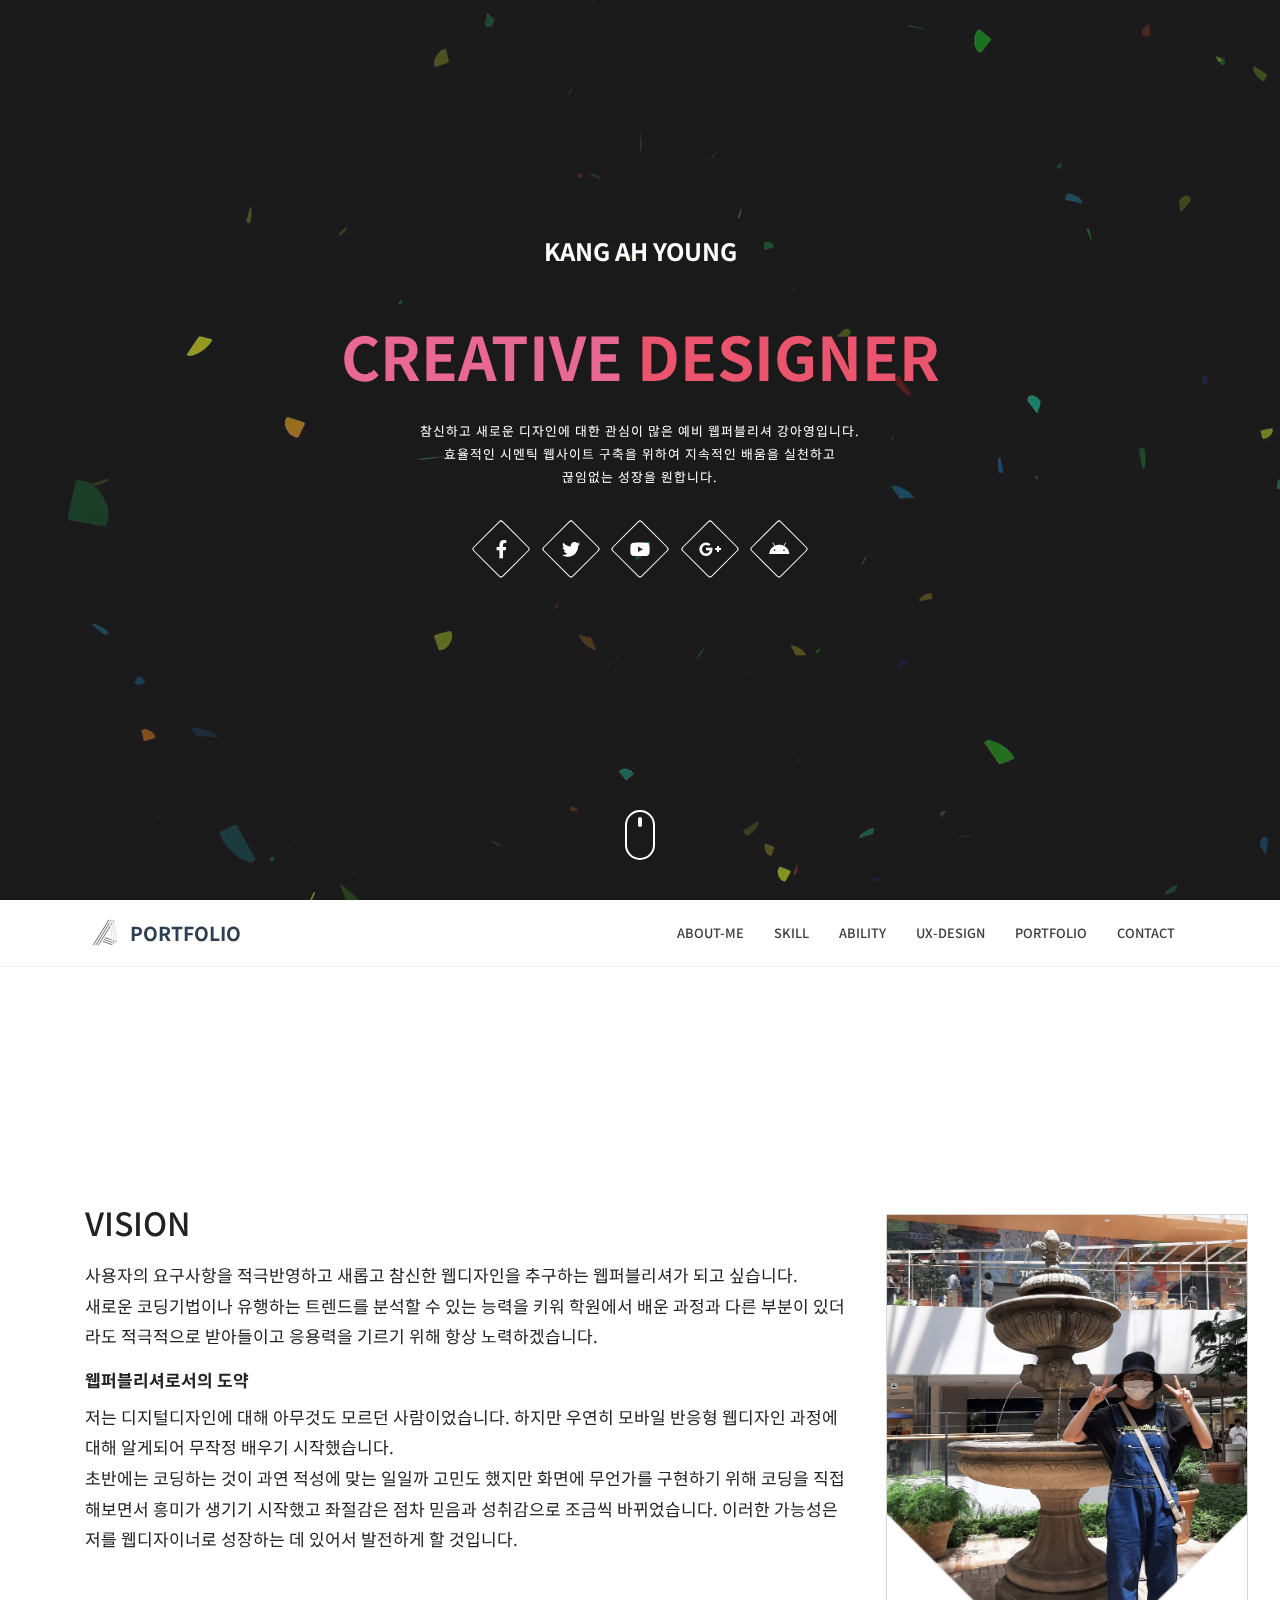
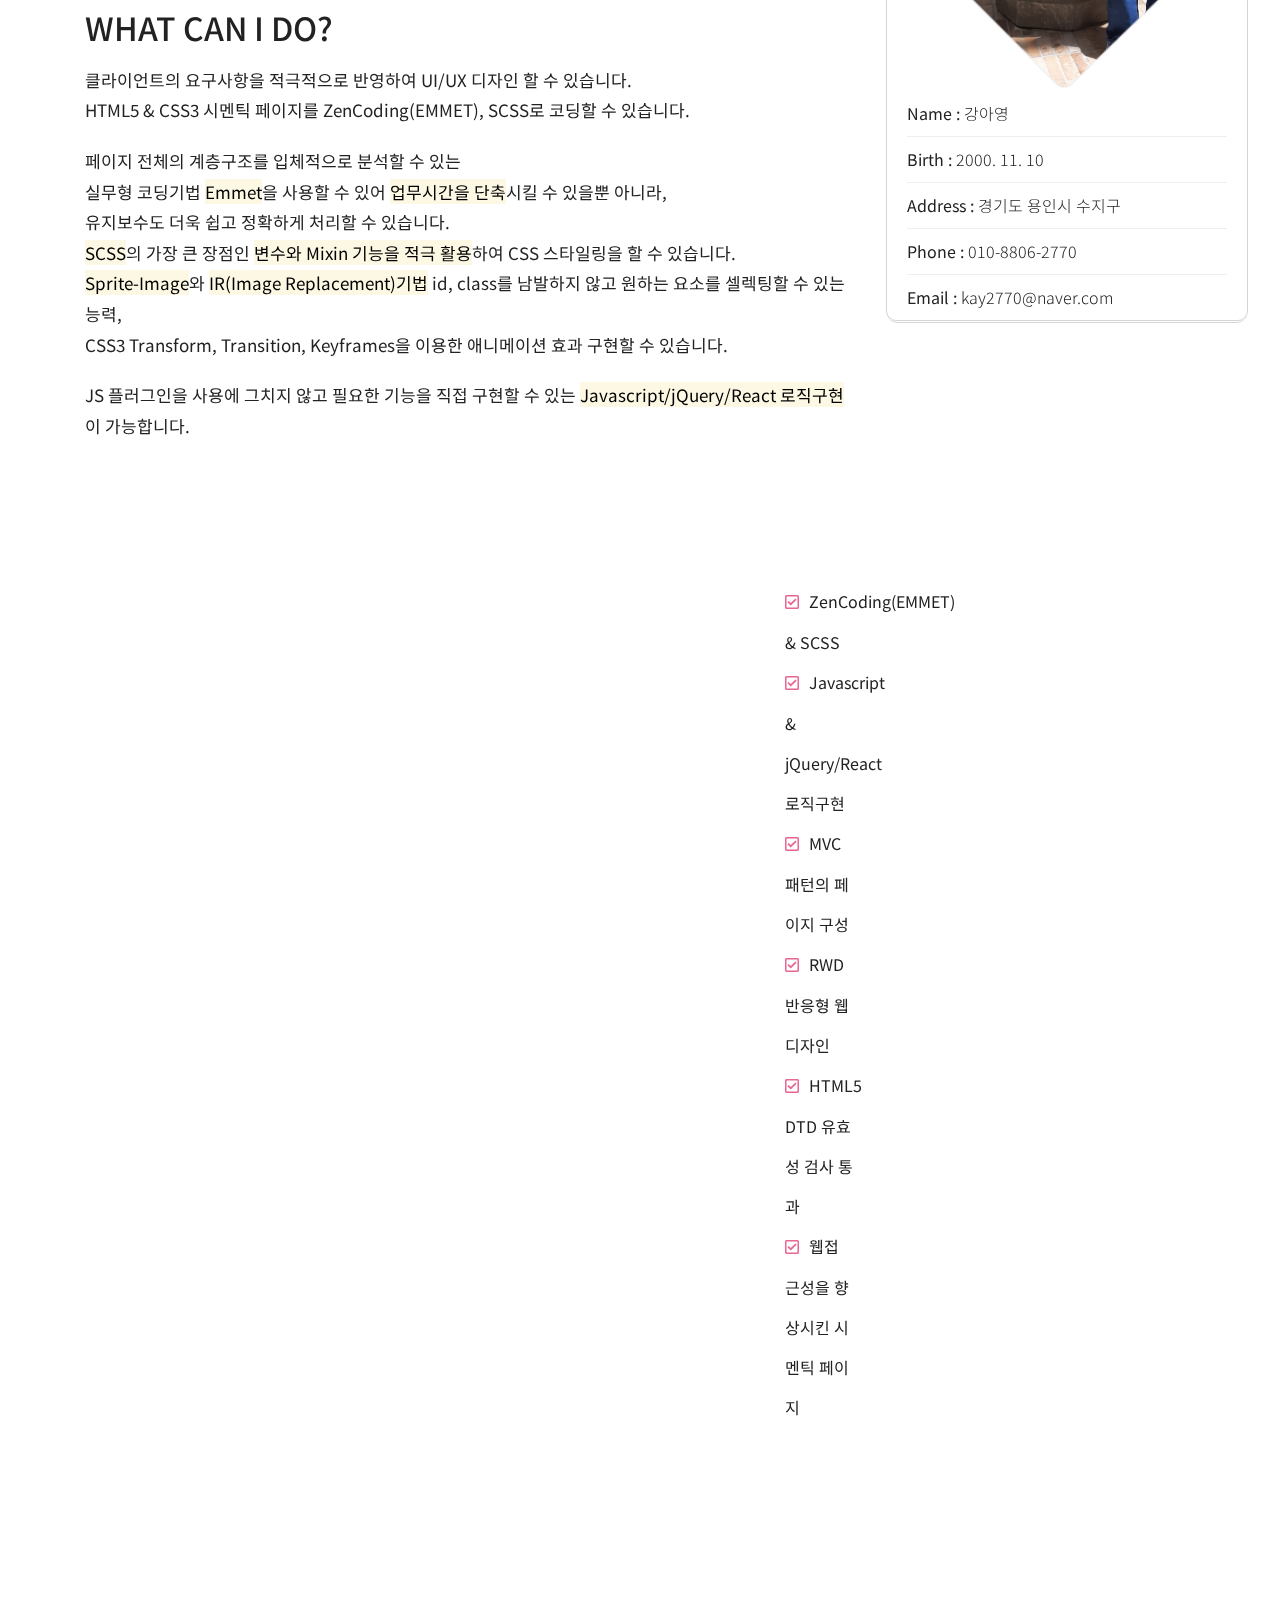
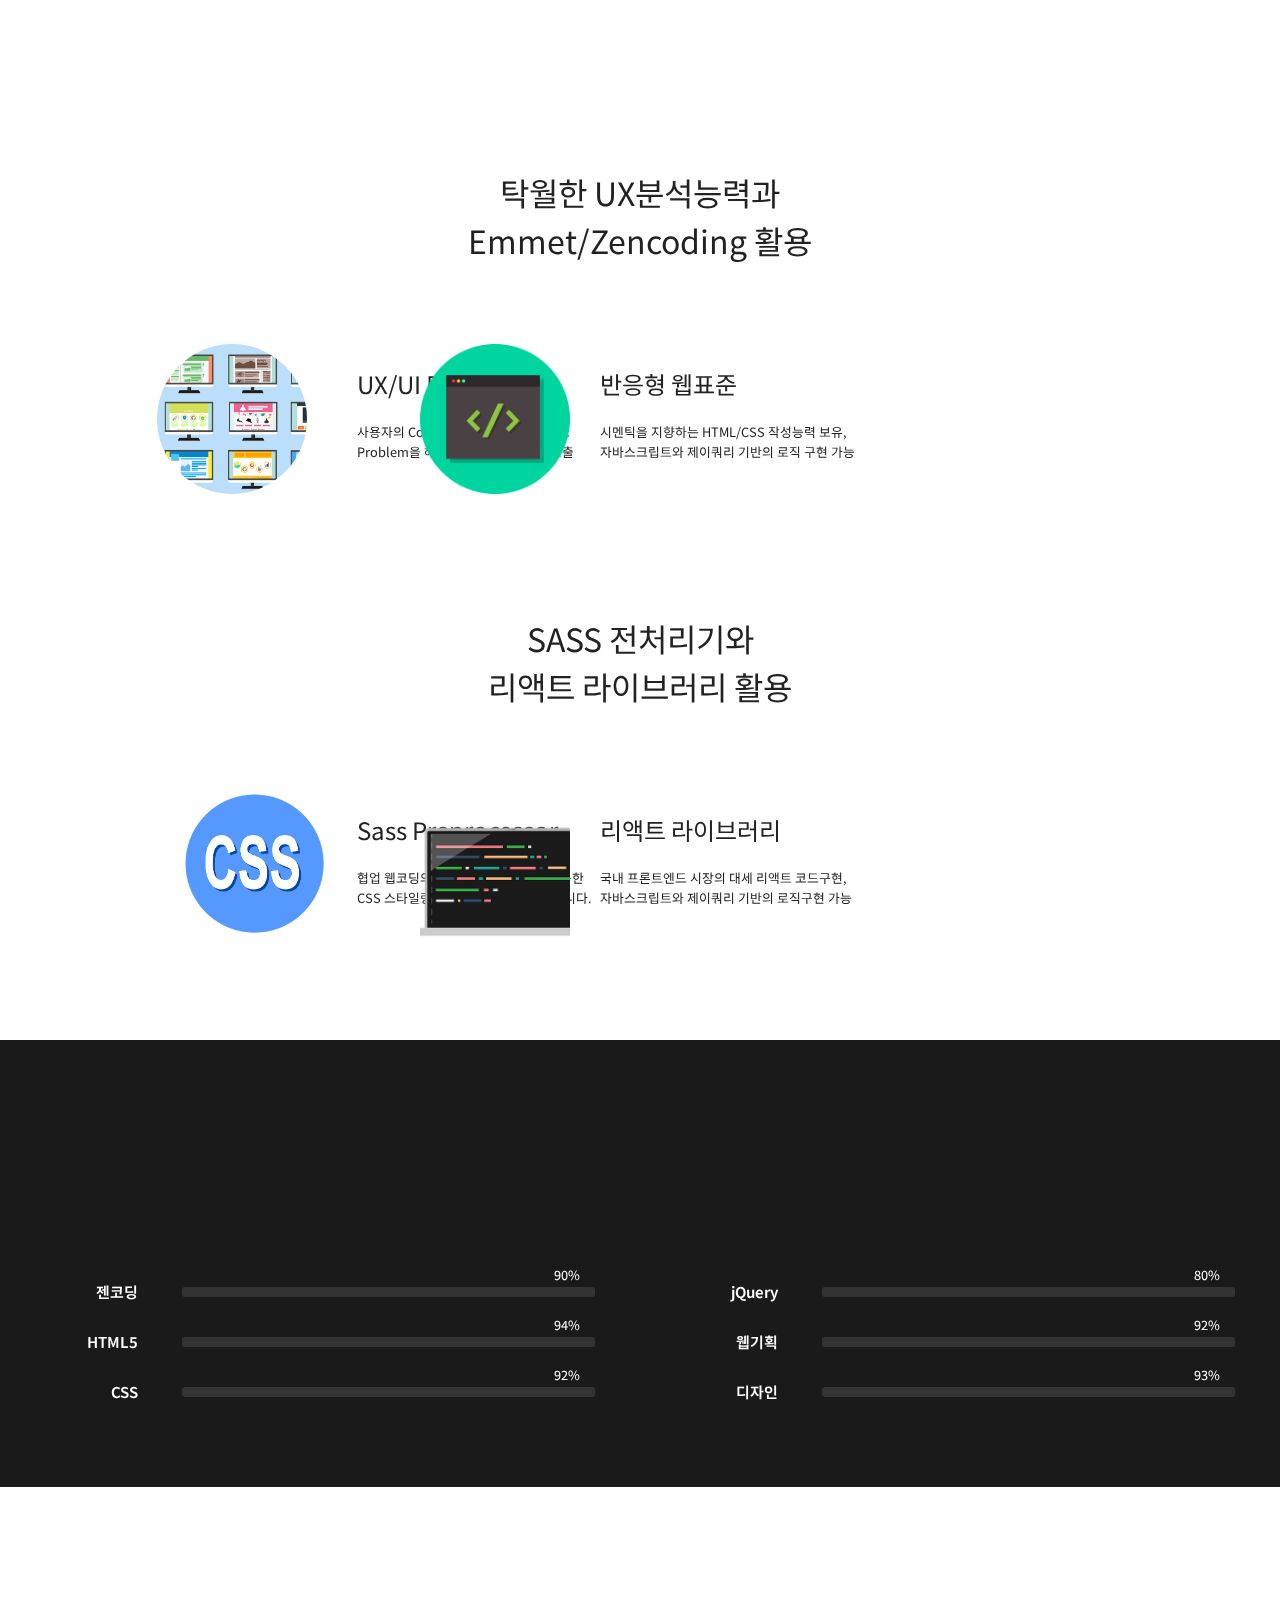
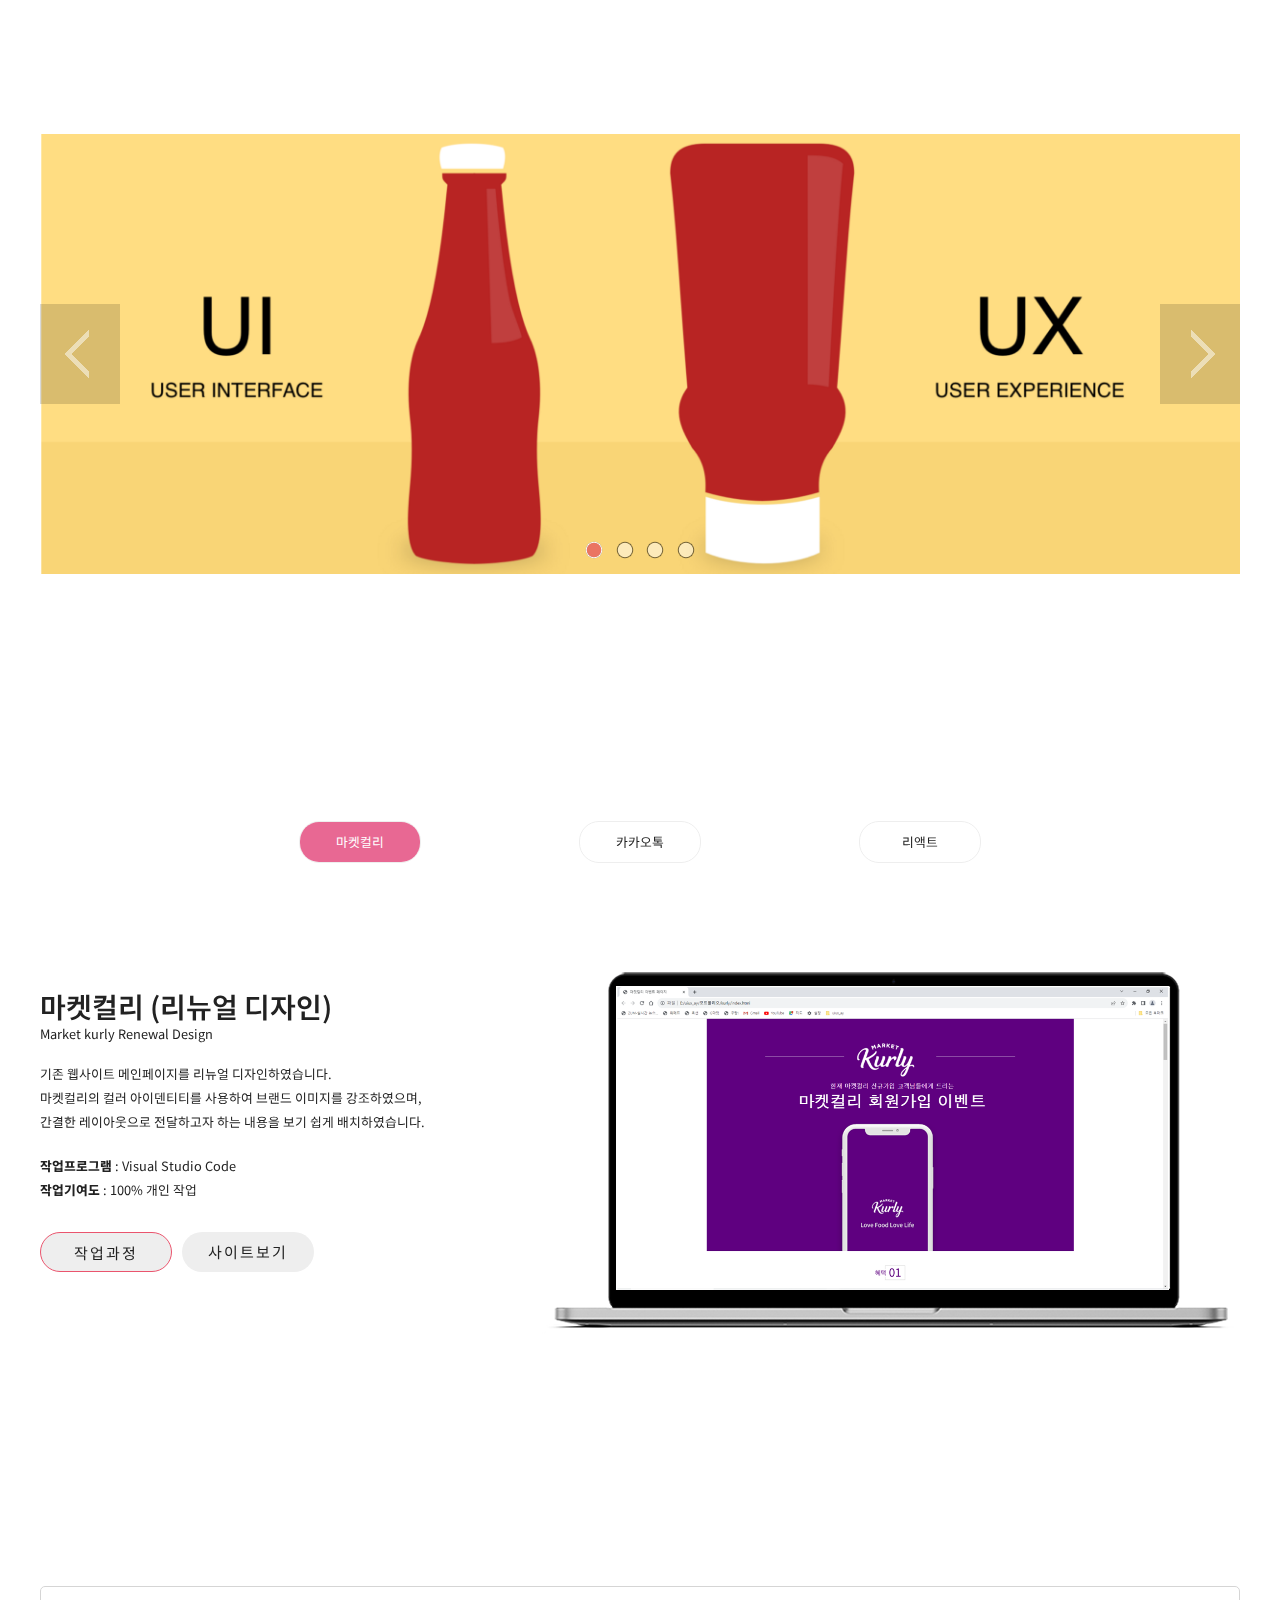
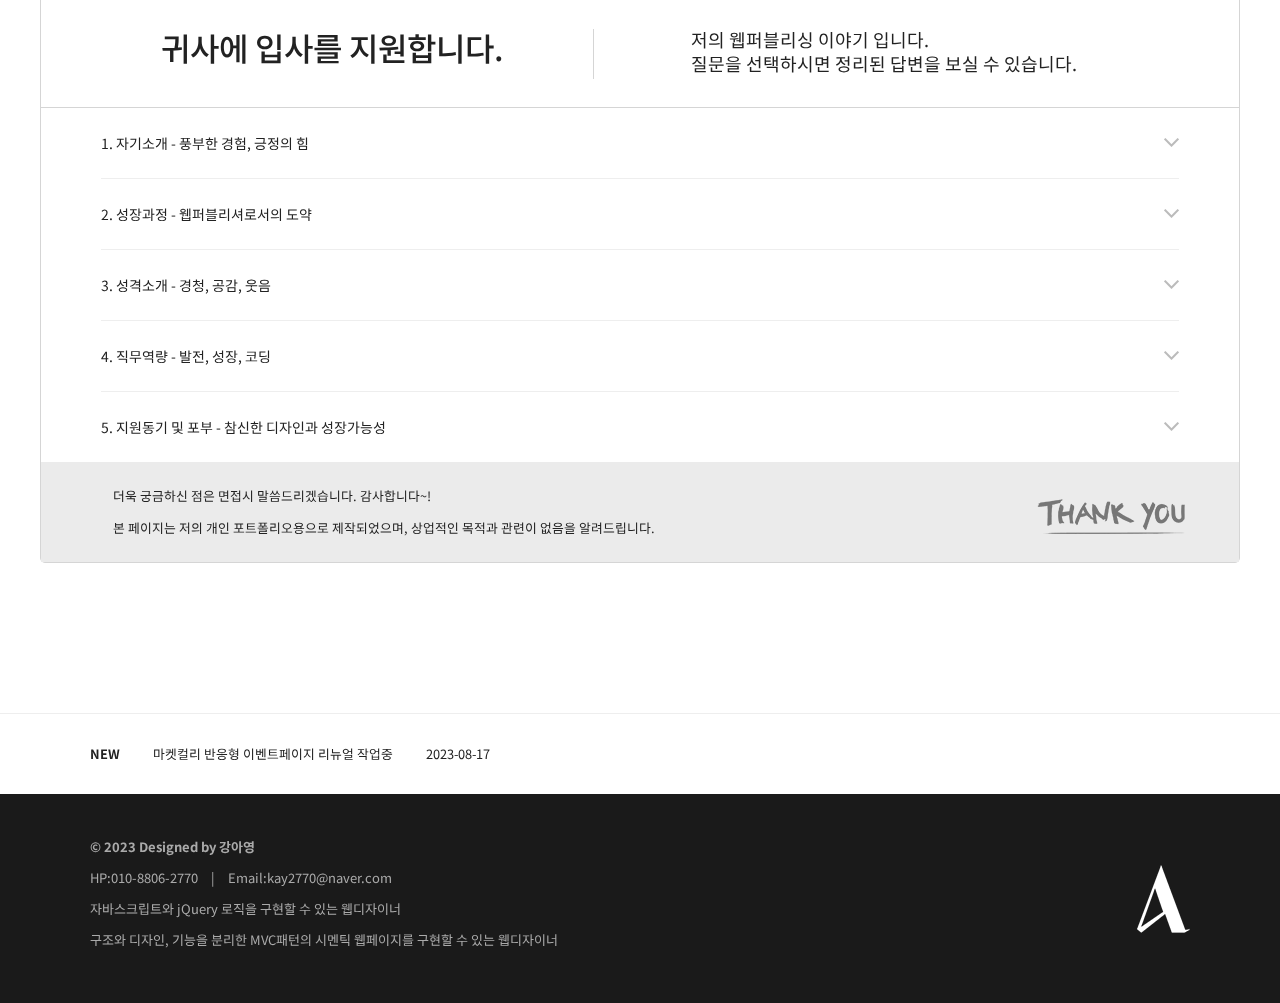
==== commit ab9ad503: "리액트 수정" ====
--- a/index.html
+++ b/index.html
@@ -399,12 +399,7 @@
 
 								<p class="btn">
 									<a href="#" class="proc">작업과정</a>
-									<a
-										rel="noopener noreferrer"
-										href="http://localhost:3001/styled-todo"
-										target="_blank"
-										>사이트보기</a
-									>
+									<a rel="noopener noreferrer" href="/styled-todo" target="_blank">사이트보기</a>
 								</p>
 								<p class="shadow">
 									<span class="lightbox">
@@ -440,7 +435,7 @@
 						</p>
 					</div>
 					<dl>
-						<dt><a href="#">자기소개 - 풍부한 경험, 긍정의 힘</a></dt>
+						<dt><a href="#">1. 자기소개 - 풍부한 경험, 긍정의 힘</a></dt>
 						<dd>
 							<div class="answer">
 								부모님의 성실하신 모습을 보며 초등시절부터 스스로 일어나며 지각하지 않기 위해
@@ -455,7 +450,7 @@
 							</div>
 						</dd>
 
-						<dt><a href="#">성장과정 - 웹퍼블리셔로서의 도약</a></dt>
+						<dt><a href="#">2. 성장과정 - 웹퍼블리셔로서의 도약</a></dt>
 						<dd>
 							<div class="answer">
 								저는 디지털디자인에 대해 아무것도 모르던 사람이었습니다.<br />
@@ -469,7 +464,7 @@
 							</div>
 						</dd>
 
-						<dt><a href="#">성격소개 - 경청, 공감, 웃음</a></dt>
+						<dt><a href="#">3. 성격소개 - 경청, 공감, 웃음</a></dt>
 						<dd>
 							<div class="answer">
 								평소 이야기 듣는 것을 좋아해서 상대방의 이야기를 경청하고 공감해주어 상대방을 즐겁고
@@ -483,7 +478,7 @@
 							</div>
 						</dd>
 
-						<dt><a href="#">직무역량 - 발전, 성장, 코딩</a></dt>
+						<dt><a href="#">4. 직무역량 - 발전, 성장, 코딩</a></dt>
 						<dd>
 							<div class="answer">
 								학원에서 html, css, javascript, react, 모바일 반응형 웹제작 등 기술적인 부분을
@@ -496,7 +491,7 @@
 							</div>
 						</dd>
 
-						<dt><a href="#">지원동기 및 포부 - 참신한 디자인과 성장가능성</a></dt>
+						<dt><a href="#">5. 지원동기 및 포부 - 참신한 디자인과 성장가능성</a></dt>
 						<dd>
 							<div class="answer">
 								사용자의 요구사항을 적극반영하는 새롭고 참신한 웹디자인을 추구하는 웹퍼블리셔가 되고
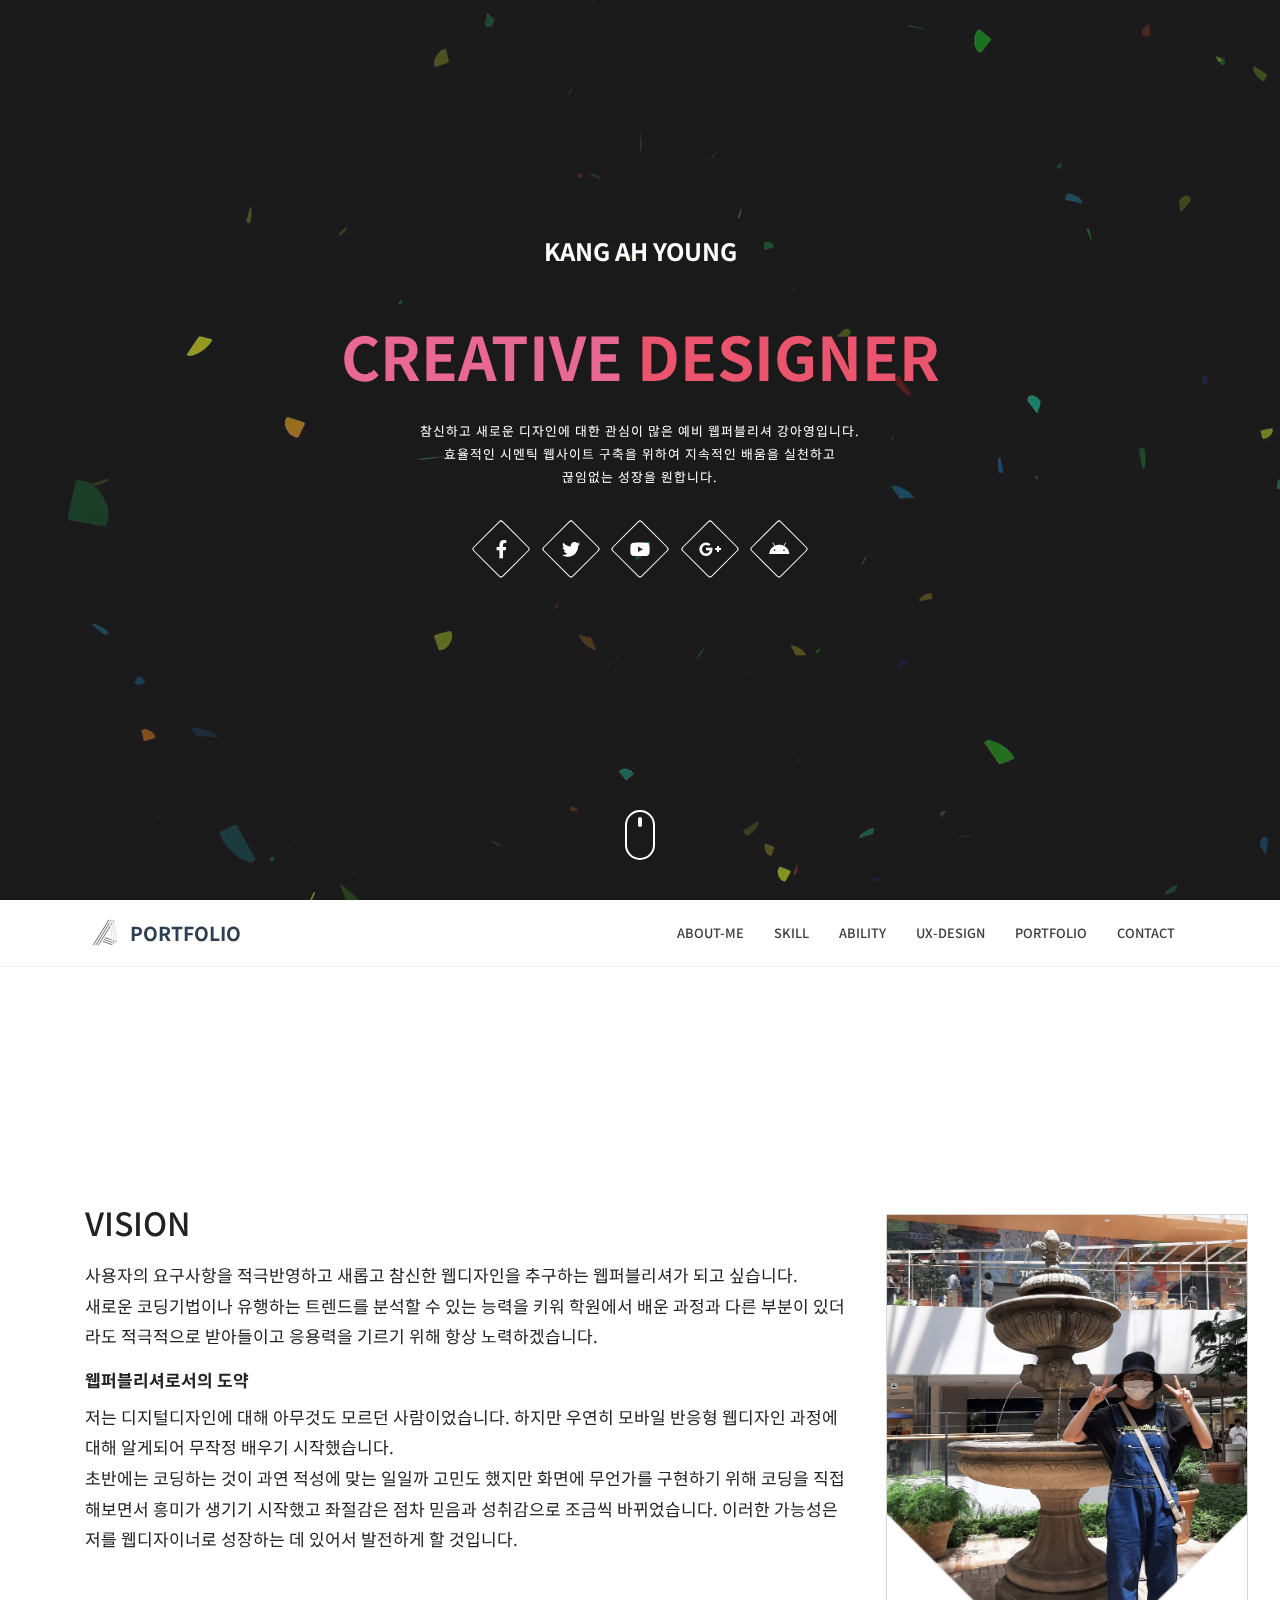
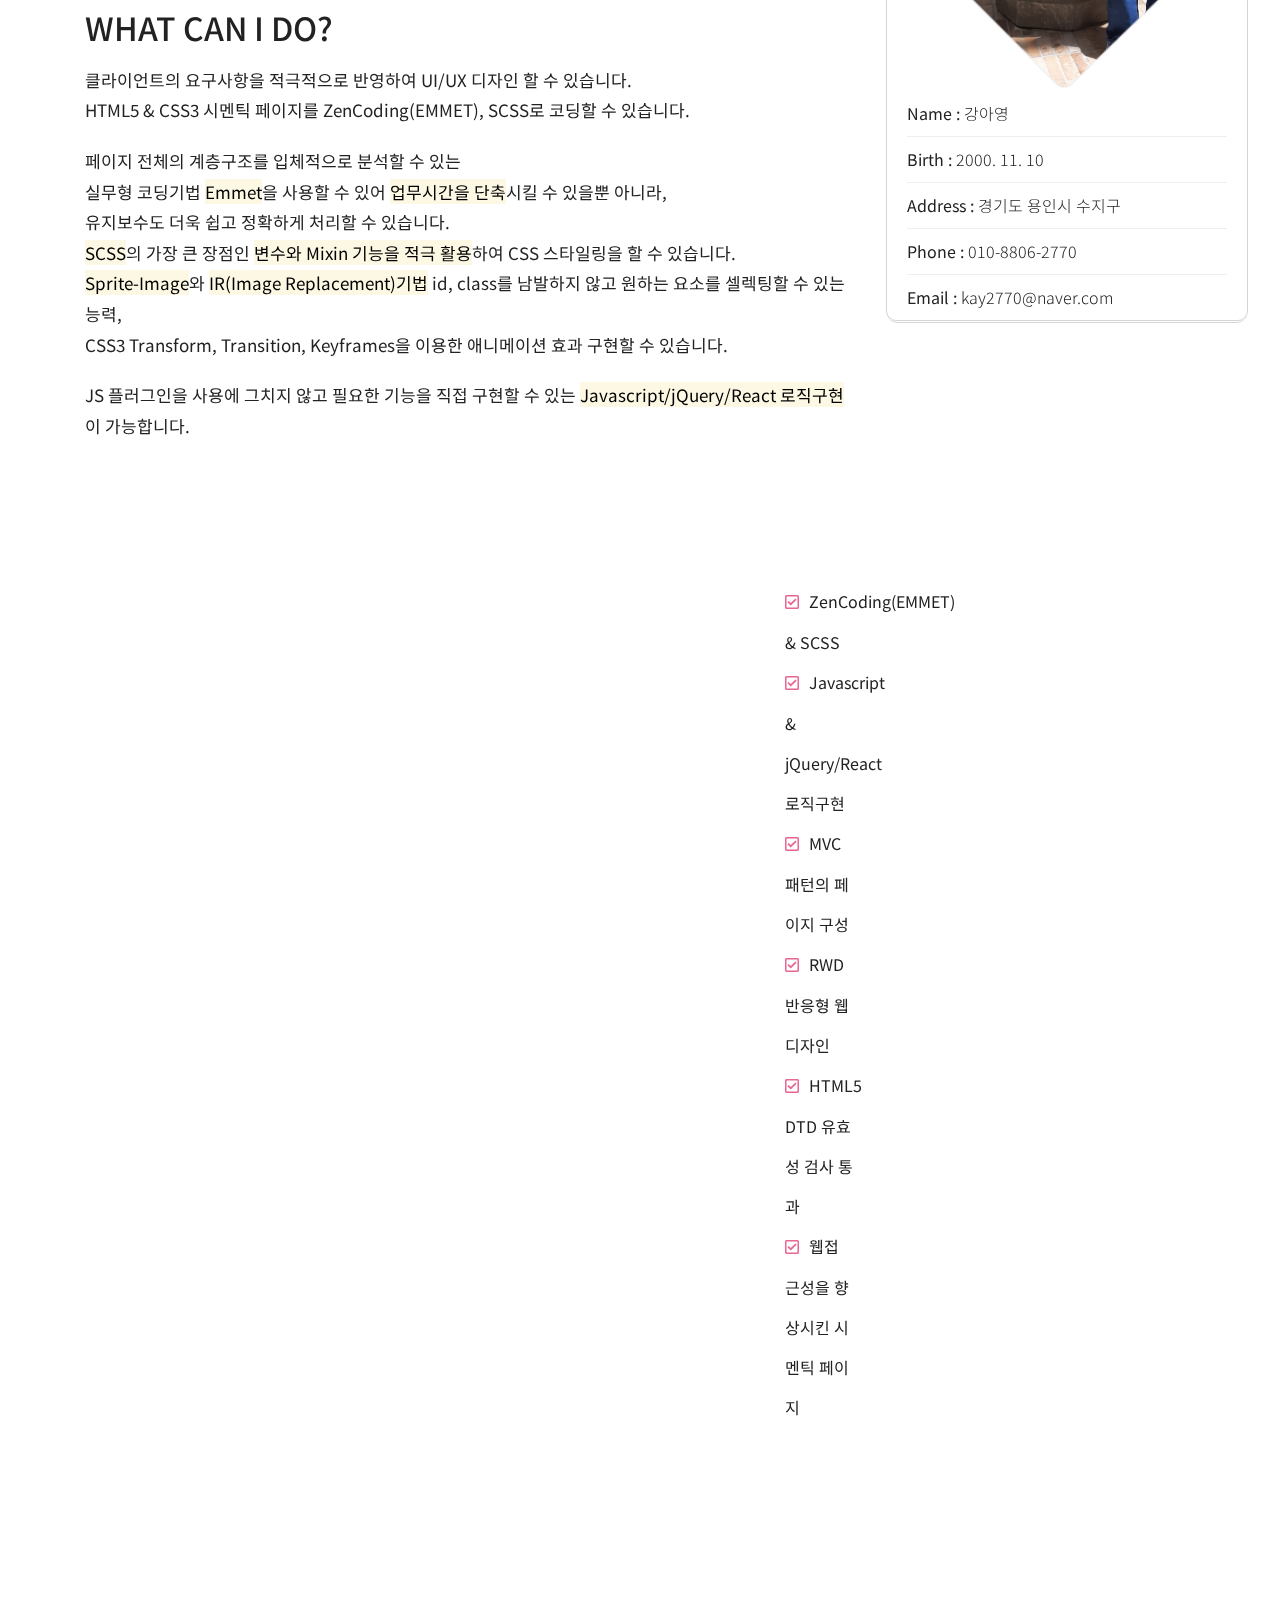
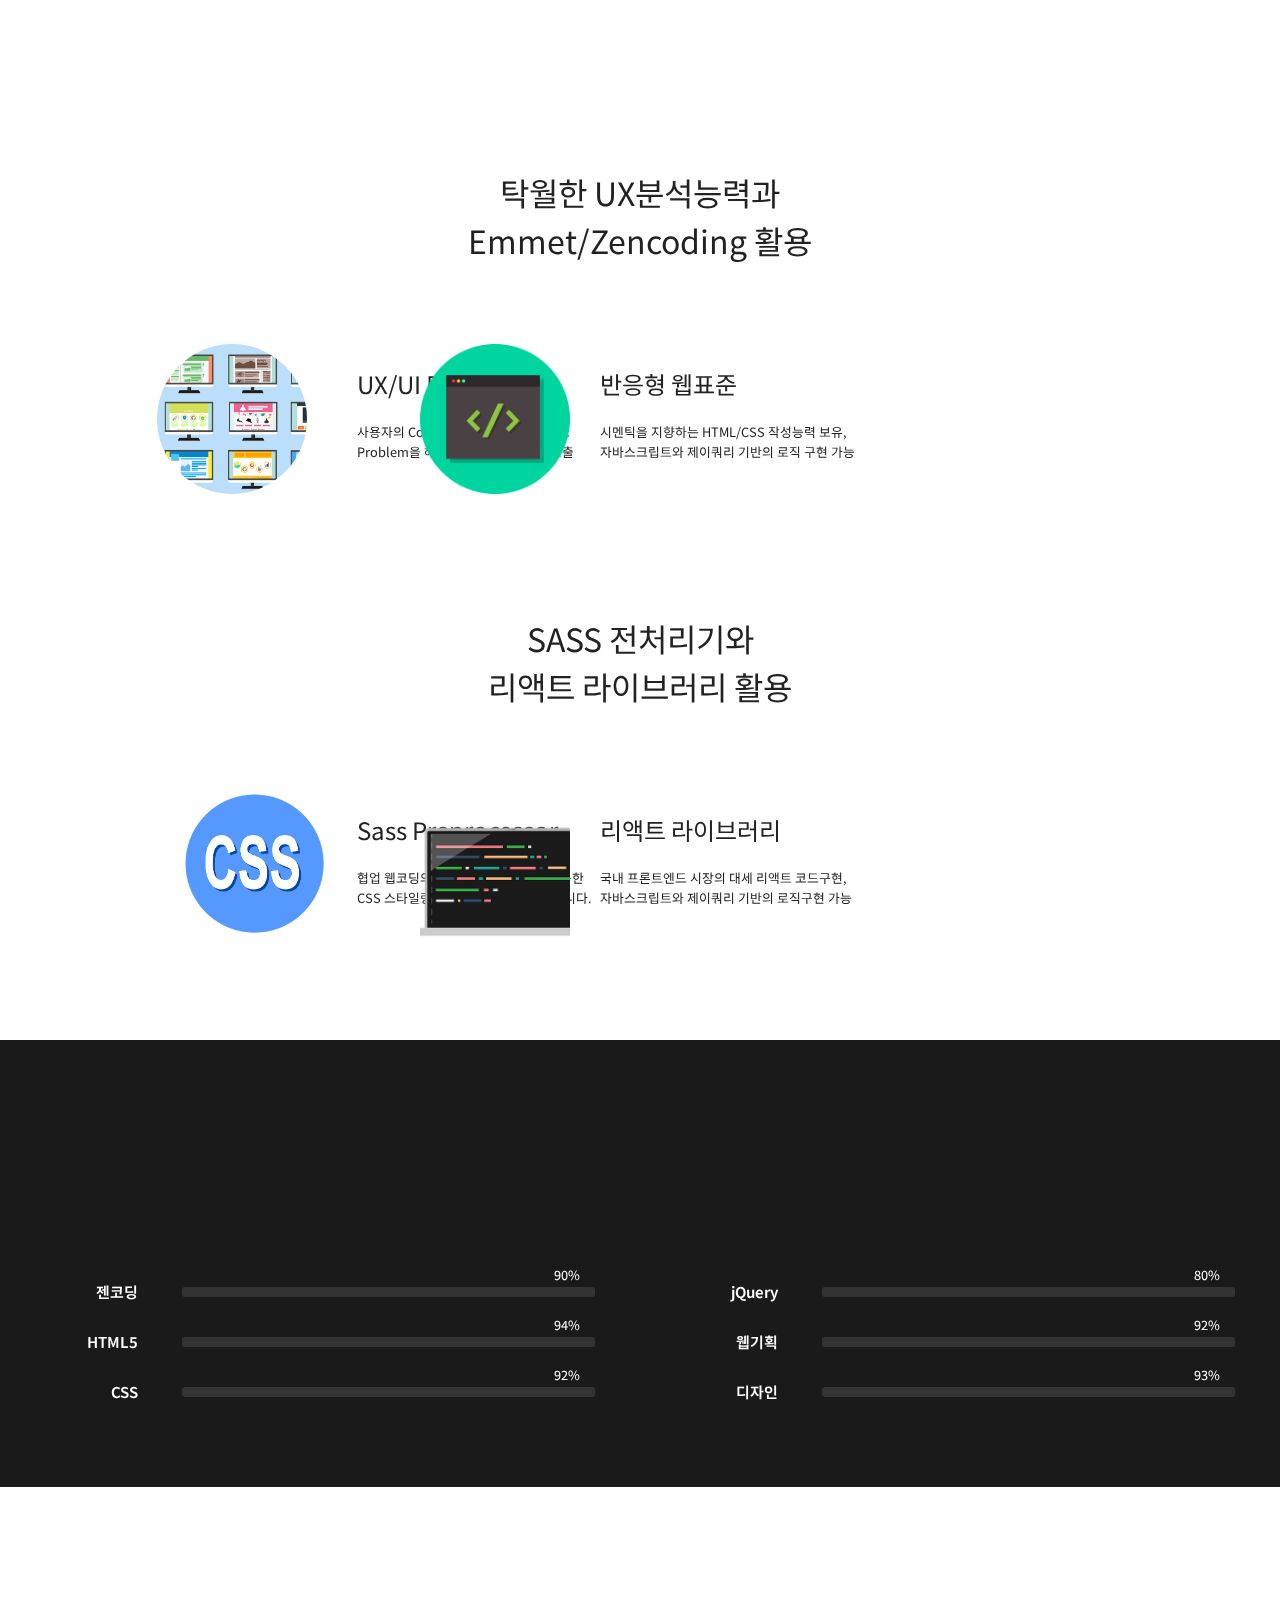
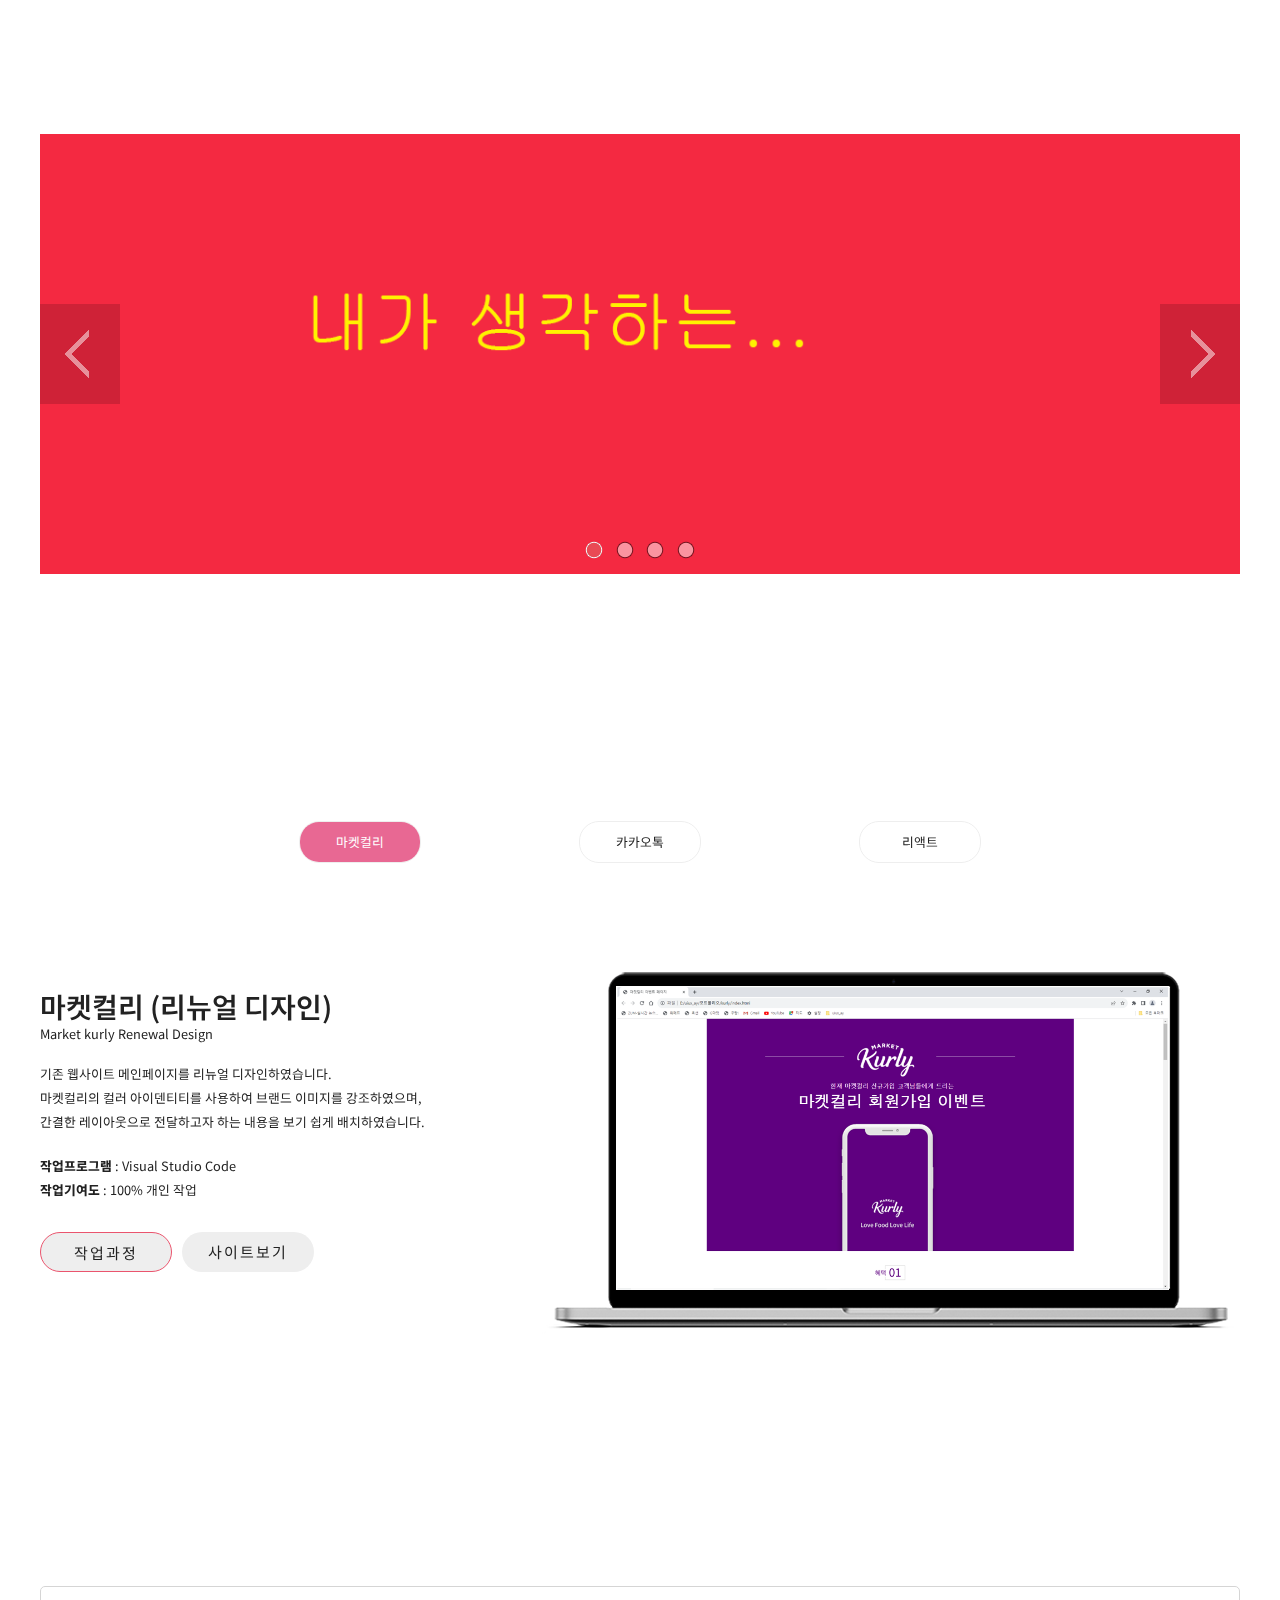
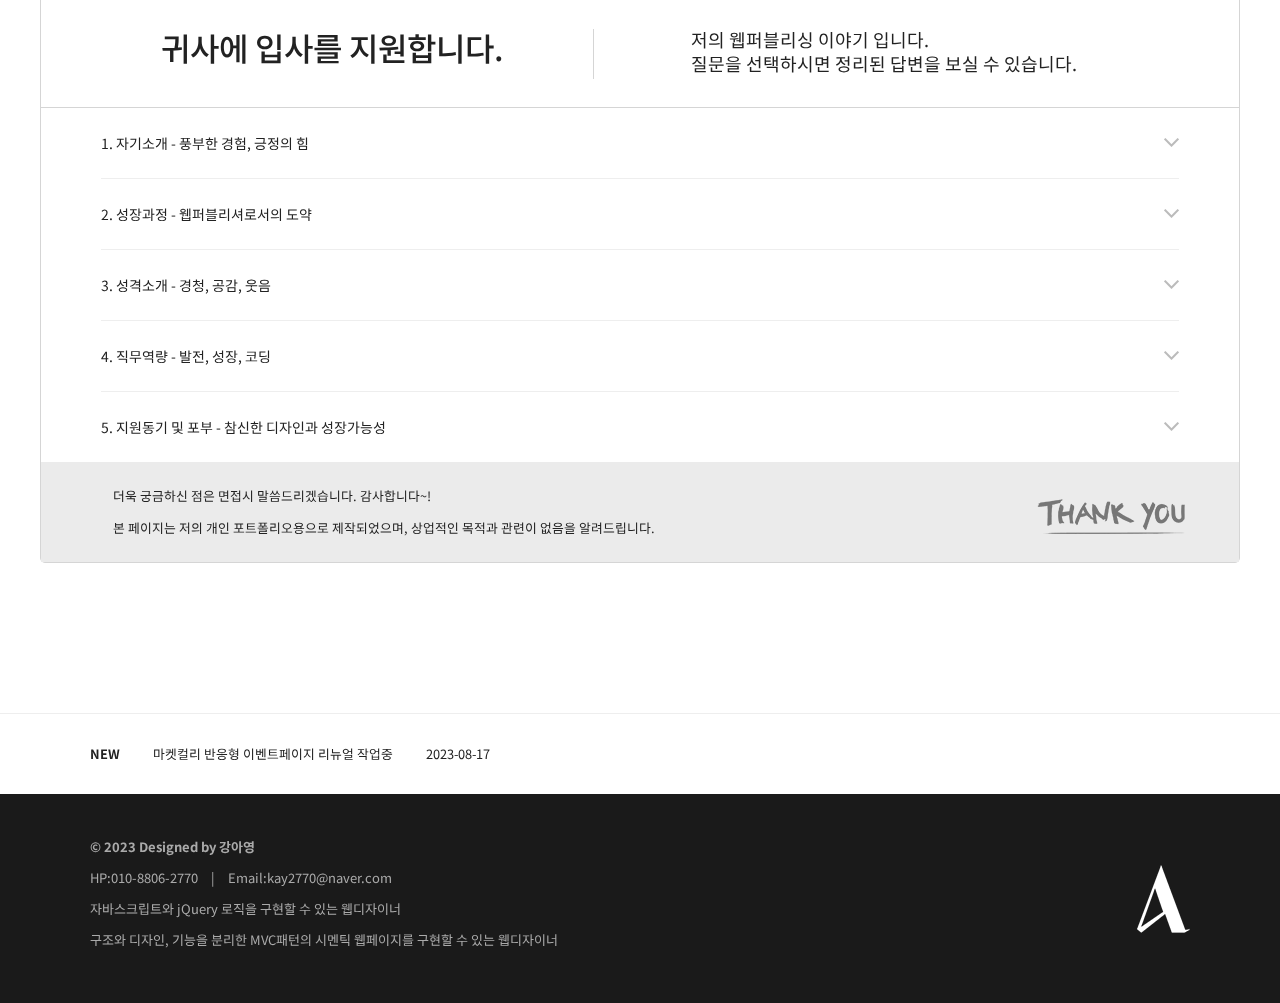
==== commit 57ad341d: "uxdesign 수정" ====
--- a/index.html
+++ b/index.html
@@ -285,10 +285,10 @@
 				<article class="slides">
 					<h3 class="sr-only">작품리스트</h3>
 					<ul class="slides-container">
-						<li class="banner_1">UX/UI</li>
-						<li class="banner_2">UX Process</li>
-						<li class="banner_3">UX Design</li>
-						<li class="banner_4">Prototype</li>
+						<li class="banner_1">내가 생각하는...</li>
+						<li class="banner_2">내가 생각하는 UXDESIGN???</li>
+						<li class="banner_3">사용자의 경험을 바탕으로 사용자에게 편리함을 줄 수 있는 디자인</li>
+						<li class="banner_4">감사합니다</li>
 					</ul>
 					<ol class="slides-pagination">
 						<li class="on"><a href="#">1</a></li>
@@ -399,7 +399,12 @@
 
 								<p class="btn">
 									<a href="#" class="proc">작업과정</a>
-									<a rel="noopener noreferrer" href="/styled-todo" target="_blank">사이트보기</a>
+									<a
+										rel="noopener noreferrer"
+										href="https://kay2770.github.io/newltodo/"
+										target="_blank"
+										>사이트보기</a
+									>
 								</p>
 								<p class="shadow">
 									<span class="lightbox">
--- a/css/style.css
+++ b/css/style.css
@@ -674,6 +674,7 @@
 }
 @media screen and (max-width:640px) {
   #wrap #uxdesign {
+    display: none;
     width: 100%;
     margin: 0;
   }
@@ -704,36 +705,16 @@
   background-size: cover;
 }
 #wrap #uxdesign > .slides > .slides-container > li.banner_1 {
-  background-image: url(./../images/uxdesign/slides/slide_1.png);
-}
-@media screen and (max-width:640px) {
-  #wrap #uxdesign > .slides > .slides-container > li.banner_1 {
-    background-image: url(./../images/uxdesign/slides/rwd_slide_1.png);
-  }
+  background-image: url(./../images/uxdesign/slides/Group_4.png);
 }
 #wrap #uxdesign > .slides > .slides-container > li.banner_2 {
-  background-image: url(./../images/uxdesign/slides/slide_2.jpg);
-}
-@media screen and (max-width:640px) {
-  #wrap #uxdesign > .slides > .slides-container > li.banner_2 {
-    background-image: url(./../images/uxdesign/slides/rwd_slide_2.png);
-  }
+  background-image: url(./../images/uxdesign/slides/Group_3.png);
 }
 #wrap #uxdesign > .slides > .slides-container > li.banner_3 {
-  background-image: url(./../images/uxdesign/slides/slide_3.jpg);
-}
-@media screen and (max-width:640px) {
-  #wrap #uxdesign > .slides > .slides-container > li.banner_3 {
-    background-image: url(./../images/uxdesign/slides/rwd_slide_3.png);
-  }
+  background-image: url(./../images/uxdesign/slides/Group_2.png);
 }
 #wrap #uxdesign > .slides > .slides-container > li.banner_4 {
-  background-image: url(./../images/uxdesign/slides/slide_4.jpg);
-}
-@media screen and (max-width:640px) {
-  #wrap #uxdesign > .slides > .slides-container > li.banner_4 {
-    background-image: url(./../images/uxdesign/slides/rwd_slide_4.png);
-  }
+  background-image: url(./../images/uxdesign/slides/Group_1.png);
 }
 #wrap #uxdesign > .slides > .slides-pagination {
   display: flex;
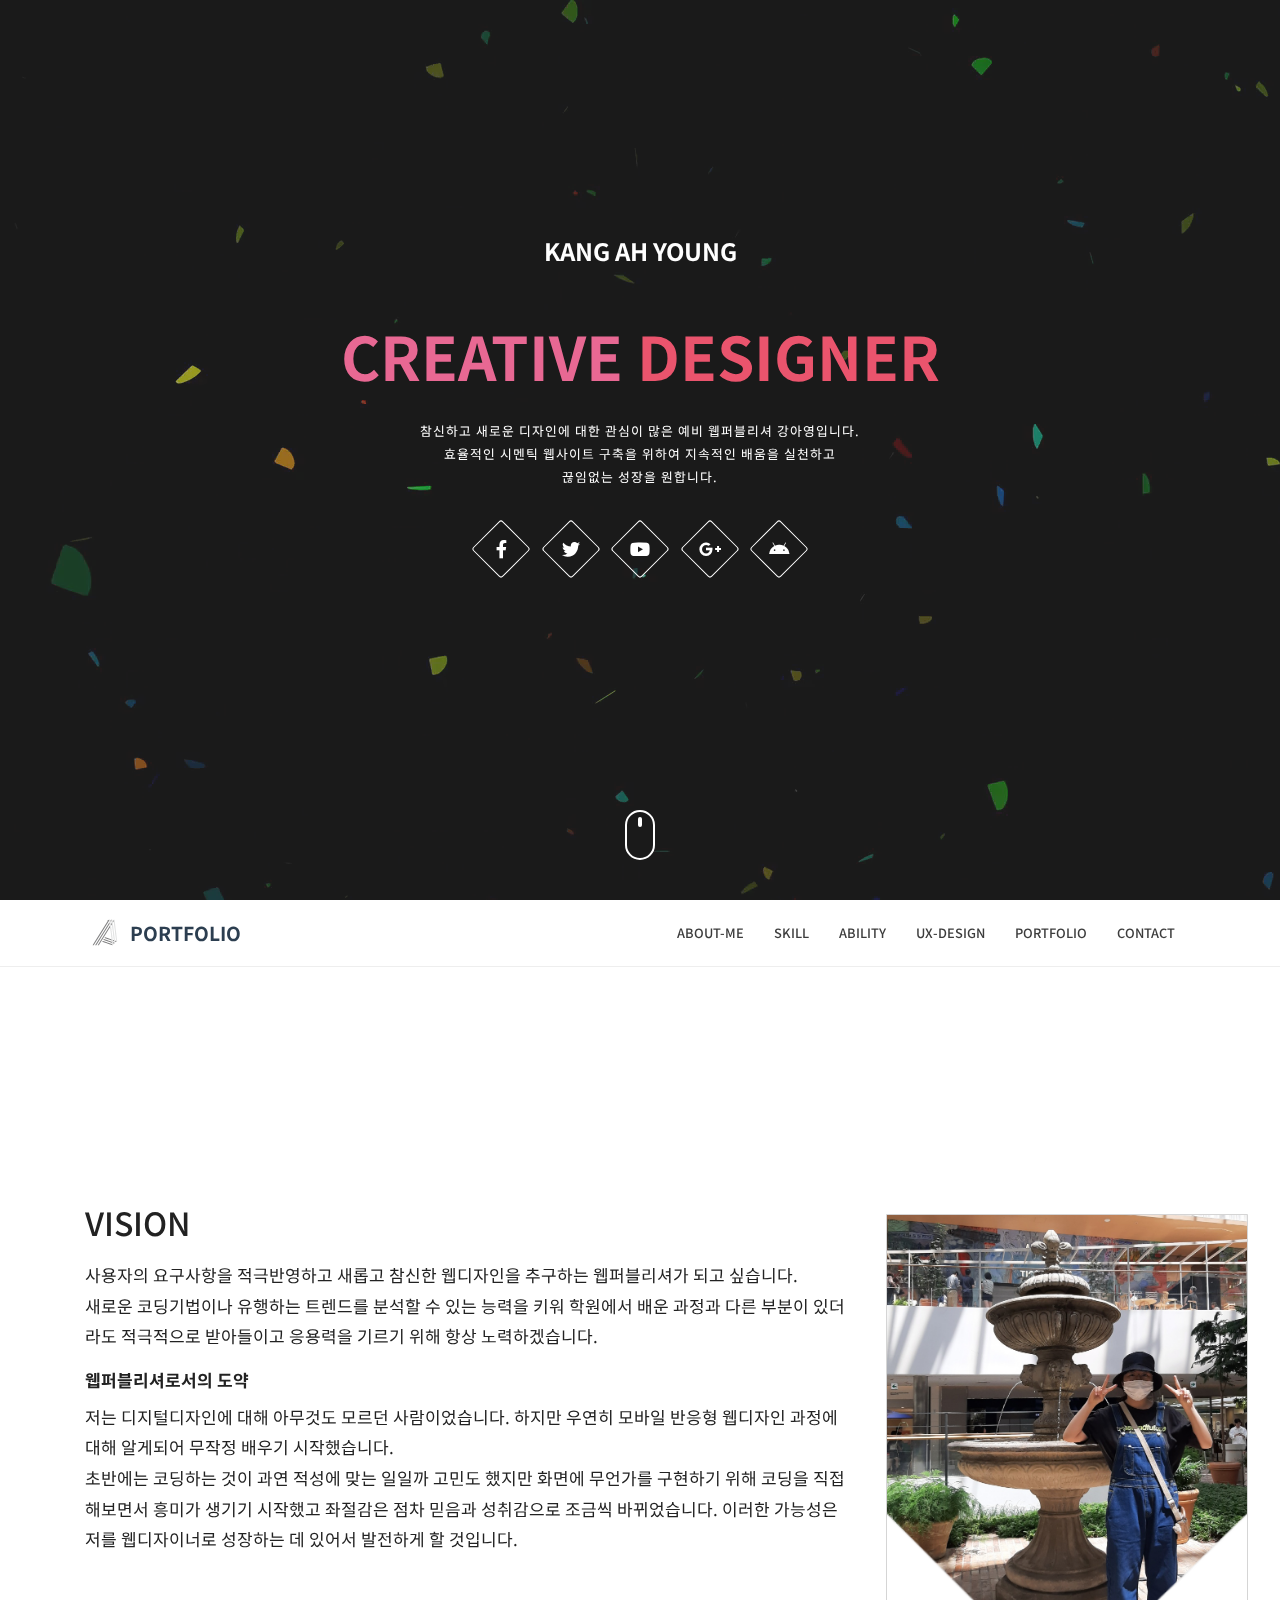
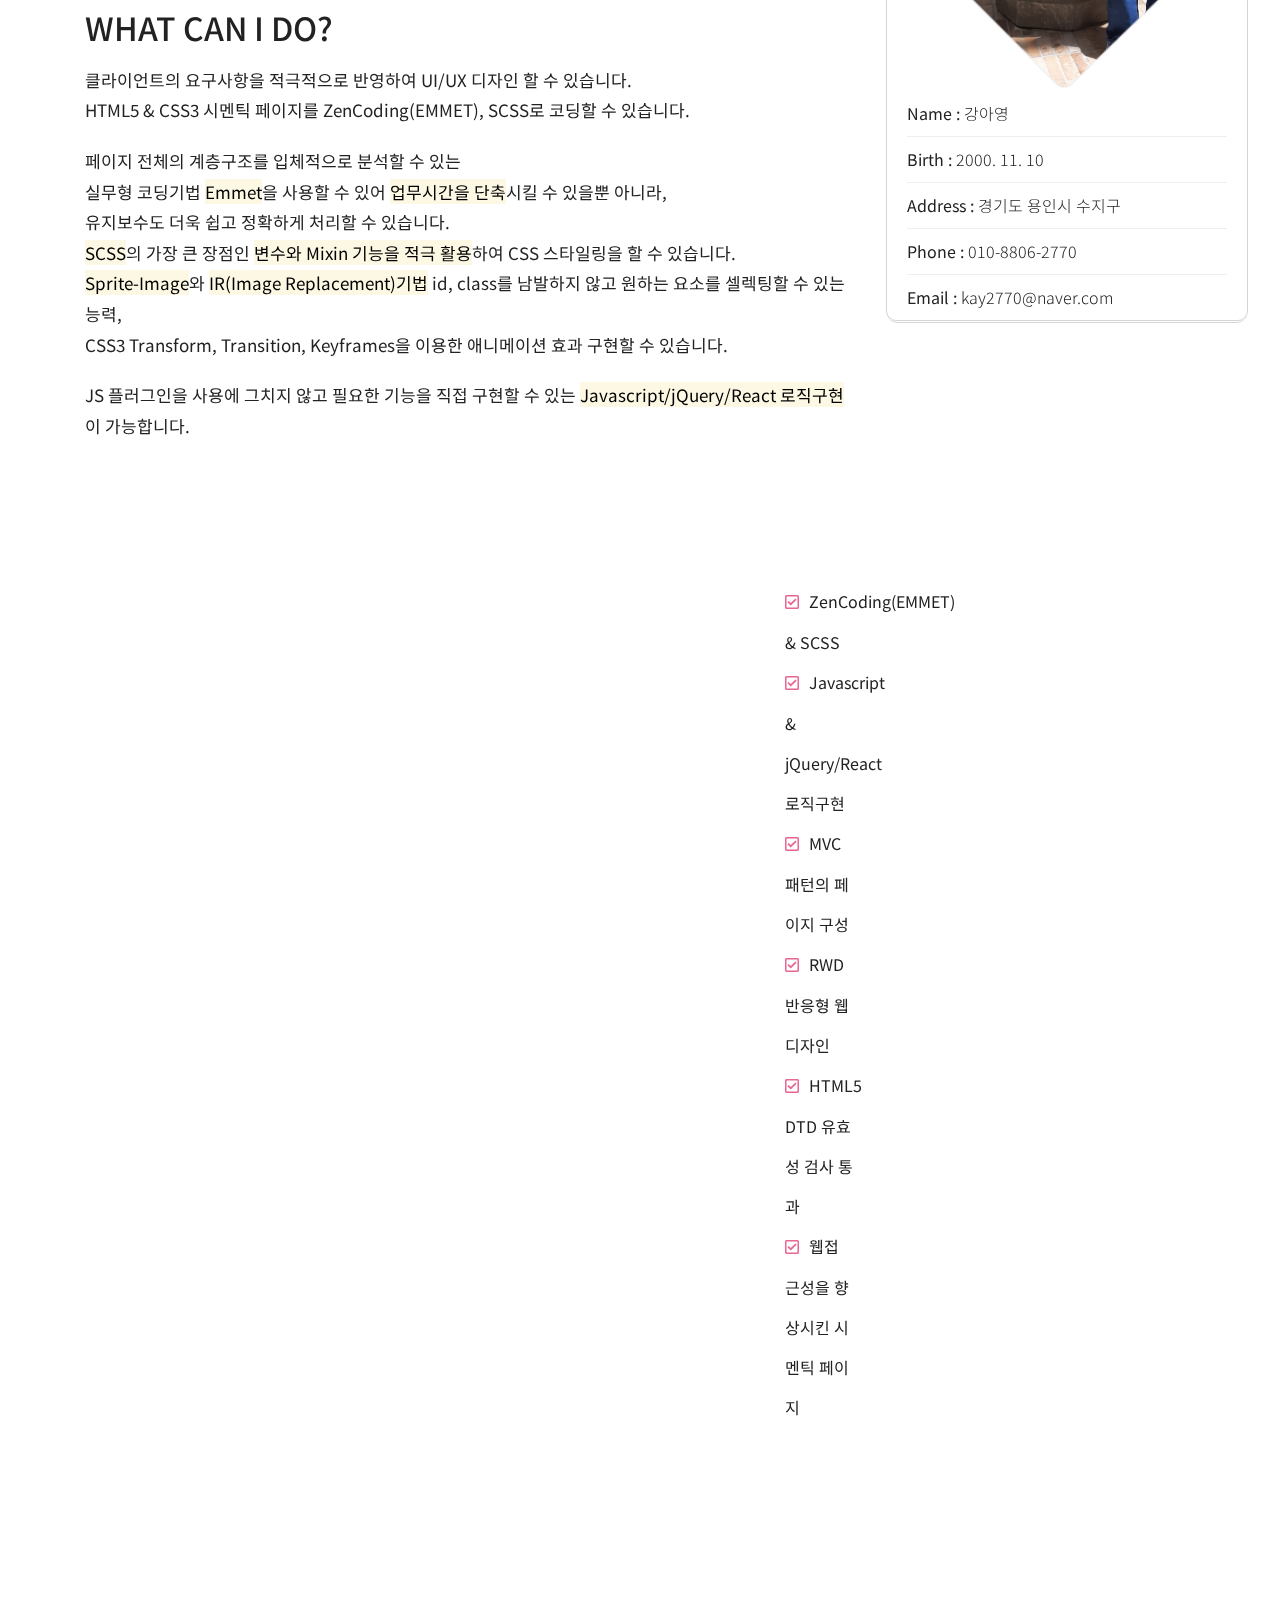
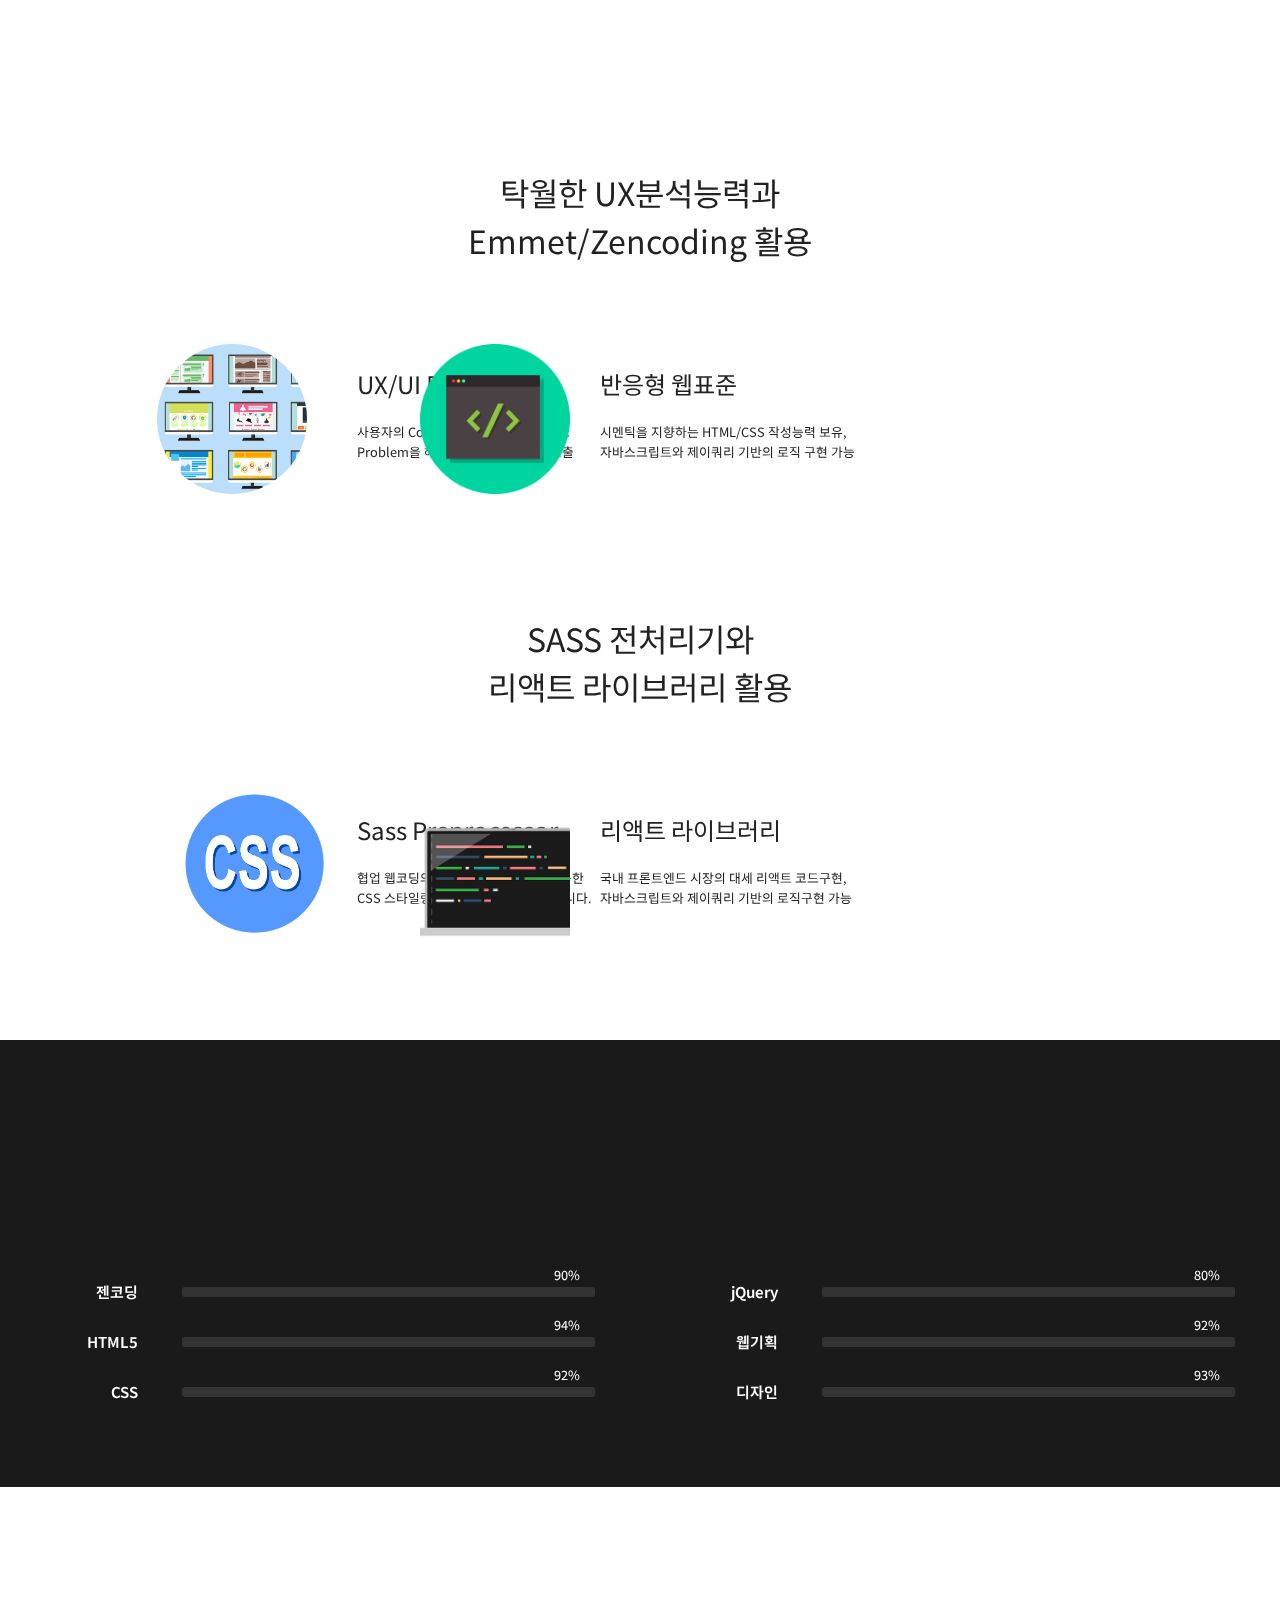
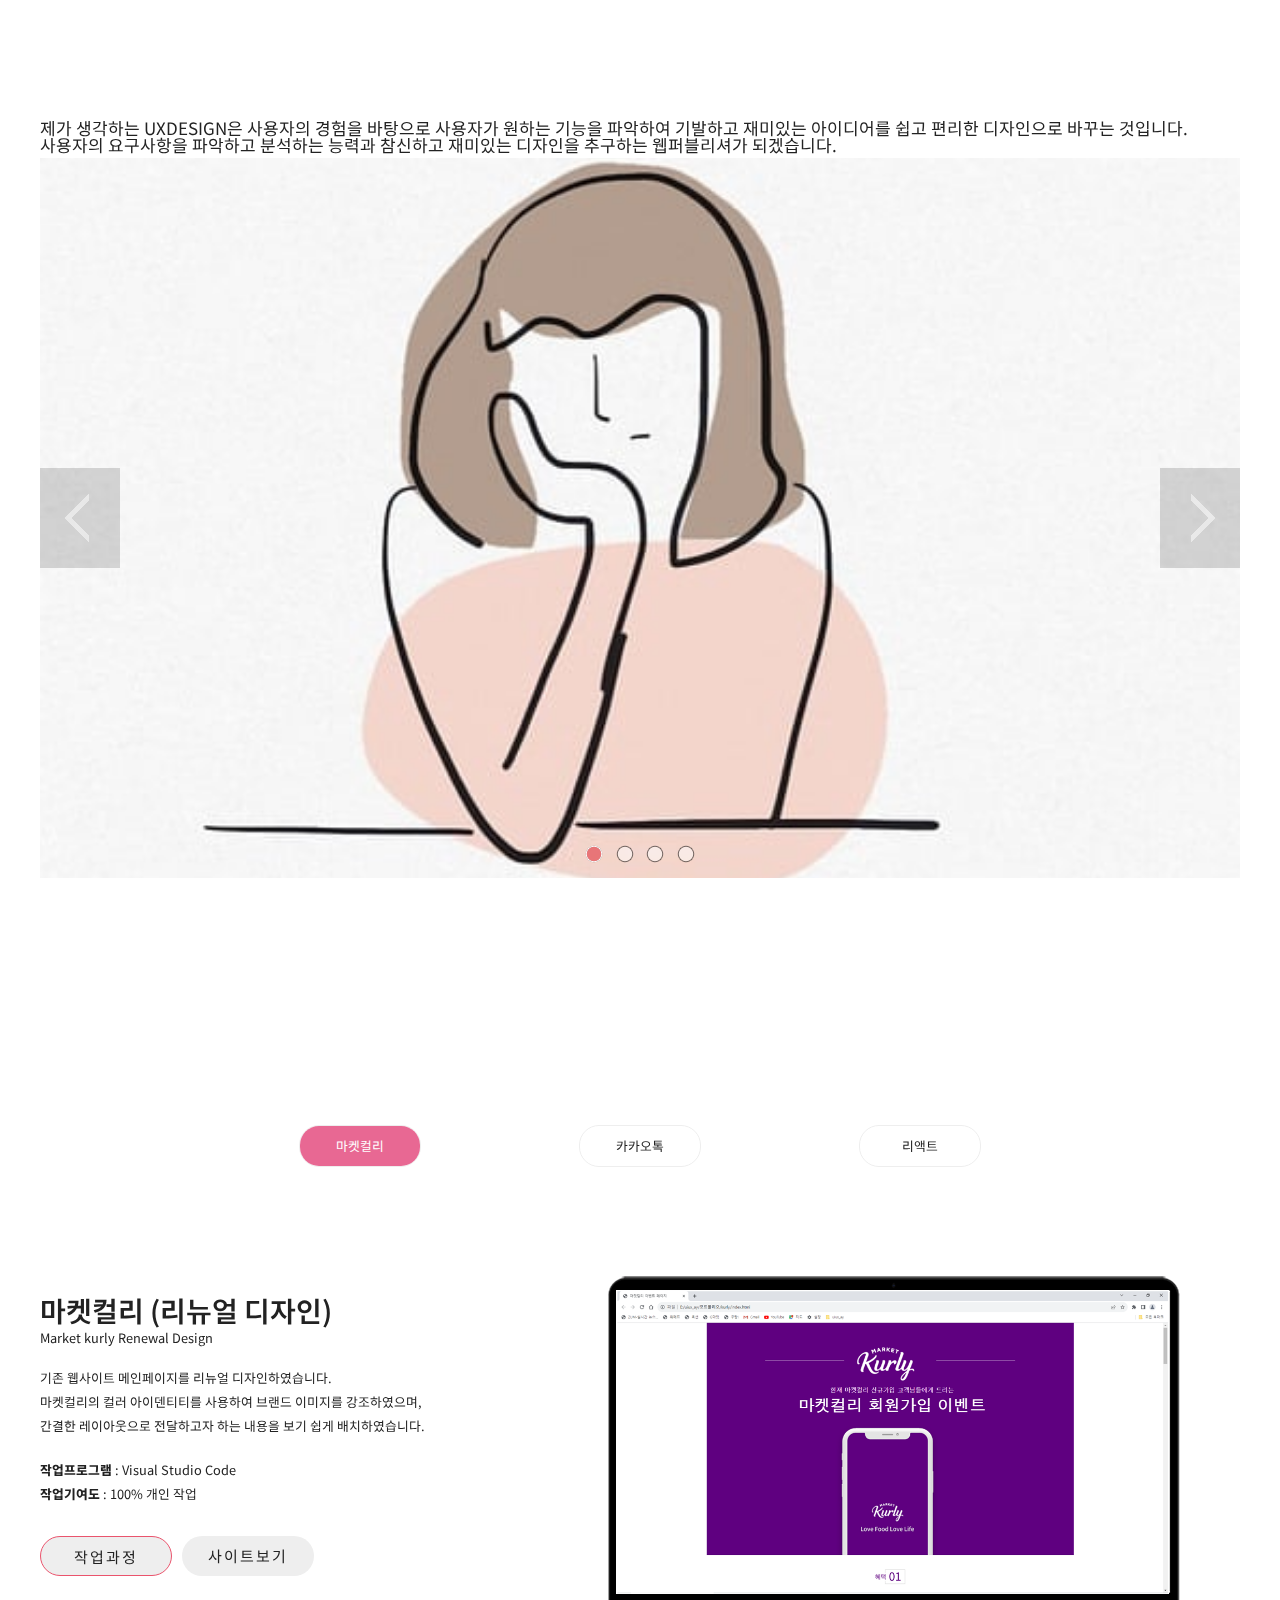
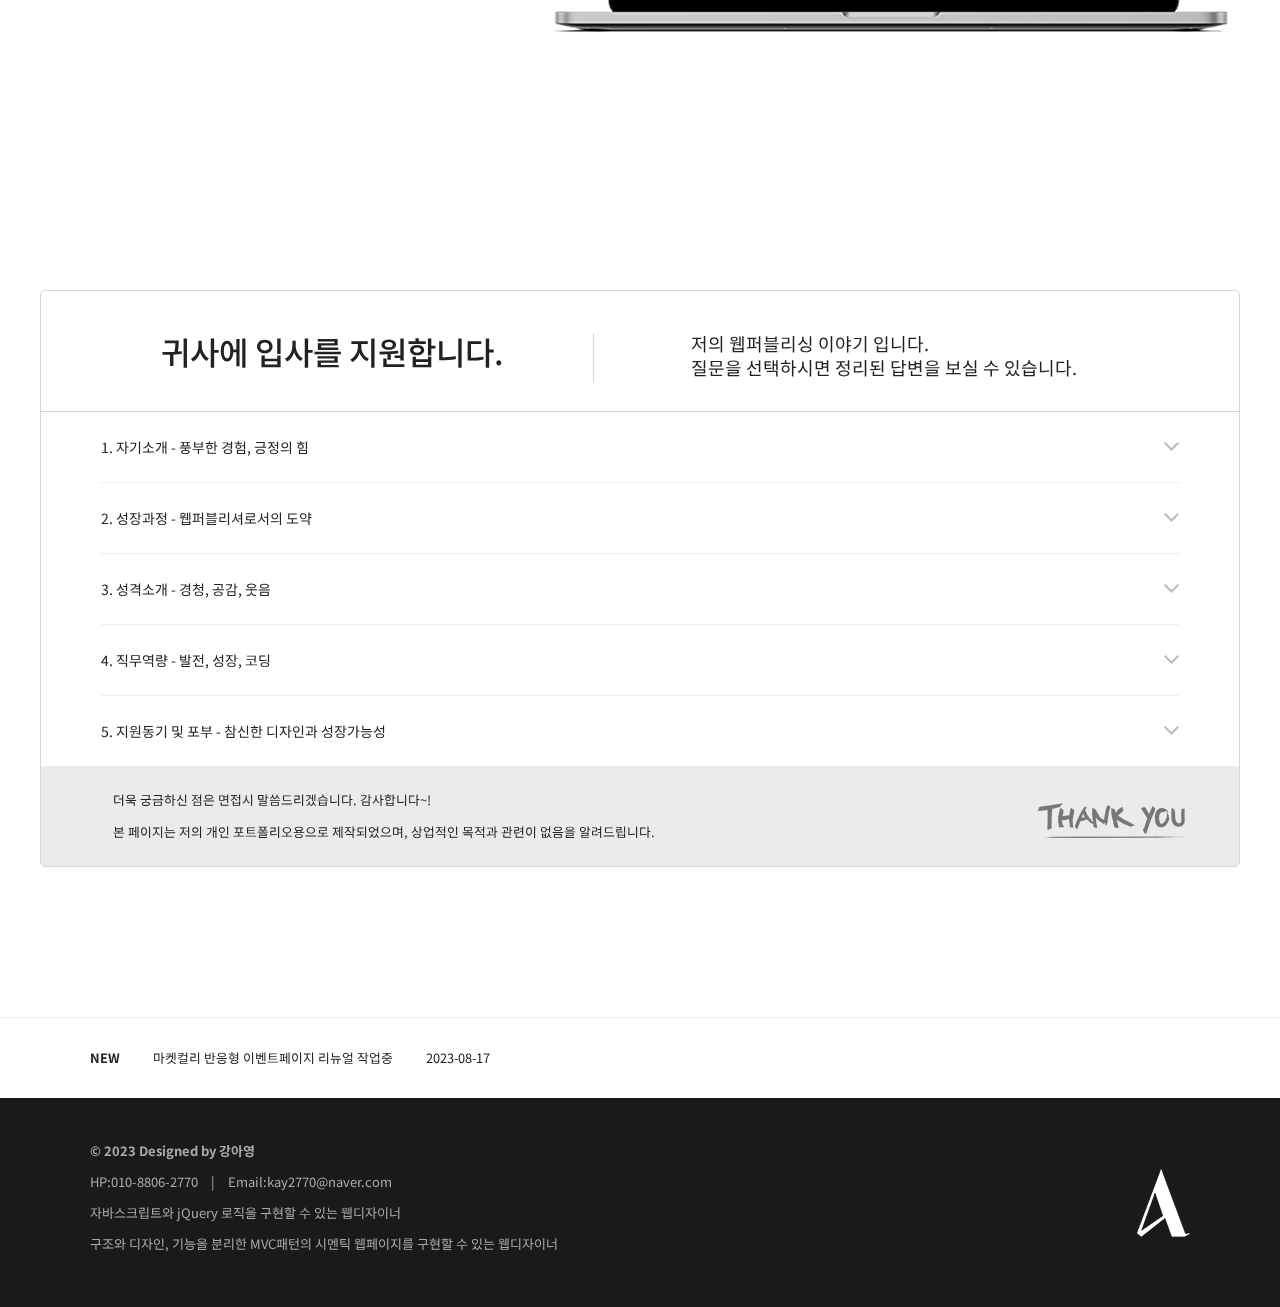
==== commit dacd0b14: "uxdesign intro" ====
--- a/index.html
+++ b/index.html
@@ -281,6 +281,21 @@
 
 			<section id="uxdesign">
 				<h2 class="wow fadeInUp">UXDESIGN</h2>
+
+				<article class="intro">
+					<p>
+						<span>
+							제가 생각하는 UXDESIGN은 사용자의 경험을 바탕으로 사용자가 원하는 기능을 파악하여
+							기발하고 재미있는 아이디어를 쉽고 편리한 디자인으로 바꾸는 것입니다. </span
+						><br />
+						<span>
+							사용자의 요구사항을 파악하고 분석하는 능력과 참신하고 재미있는 디자인을 추구하는
+							웹퍼블리셔가 되겠습니다.
+						</span>
+					</p>
+				</article>
+
+				<hr />
 
 				<article class="slides">
 					<h3 class="sr-only">작품리스트</h3>
--- a/css/style.css
+++ b/css/style.css
@@ -674,15 +674,25 @@
 }
 @media screen and (max-width:640px) {
   #wrap #uxdesign {
-    display: none;
     width: 100%;
     margin: 0;
   }
+}
+#wrap #uxdesign > .intro {
+  font-size: 17px;
+  margin-top: -15px;
+  margin-bottom: 5px;
+  line-height: 1;
 }
 #wrap #uxdesign > .slides {
   overflow: hidden;
   position: relative;
-  height: 440px;
+  height: 720px;
+}
+@media screen and (max-width:640px) {
+  #wrap #uxdesign > .slides {
+    height: 440px;
+  }
 }
 #wrap #uxdesign > .slides > .slides-container {
   display: flex;
@@ -699,22 +709,32 @@
 }
 #wrap #uxdesign > .slides > .slides-container > li {
   width: 25%;
-  height: 440px;
+  height: 720px;
   text-indent: -9999px;
   background-position: center center;
   background-size: cover;
 }
+@media screen and (max-width:640px) {
+  #wrap #uxdesign > .slides > .slides-container > li {
+    height: 440px;
+  }
+}
 #wrap #uxdesign > .slides > .slides-container > li.banner_1 {
-  background-image: url(./../images/uxdesign/slides/Group_4.png);
+  background-image: url(./../images/uxdesign/slides/woman.jpg);
 }
 #wrap #uxdesign > .slides > .slides-container > li.banner_2 {
-  background-image: url(./../images/uxdesign/slides/Group_3.png);
+  background-image: url(./../images/uxdesign/slides/idea.png);
+}
+@media screen and (max-width:640px) {
+  #wrap #uxdesign > .slides > .slides-container > li.banner_2 {
+    background-position-y: 500px;
+  }
 }
 #wrap #uxdesign > .slides > .slides-container > li.banner_3 {
-  background-image: url(./../images/uxdesign/slides/Group_2.png);
+  background-image: url(./../images/uxdesign/slides/board.jpg);
 }
 #wrap #uxdesign > .slides > .slides-container > li.banner_4 {
-  background-image: url(./../images/uxdesign/slides/Group_1.png);
+  background-image: url(./../images/uxdesign/slides/thankyou.jpg);
 }
 #wrap #uxdesign > .slides > .slides-pagination {
   display: flex;
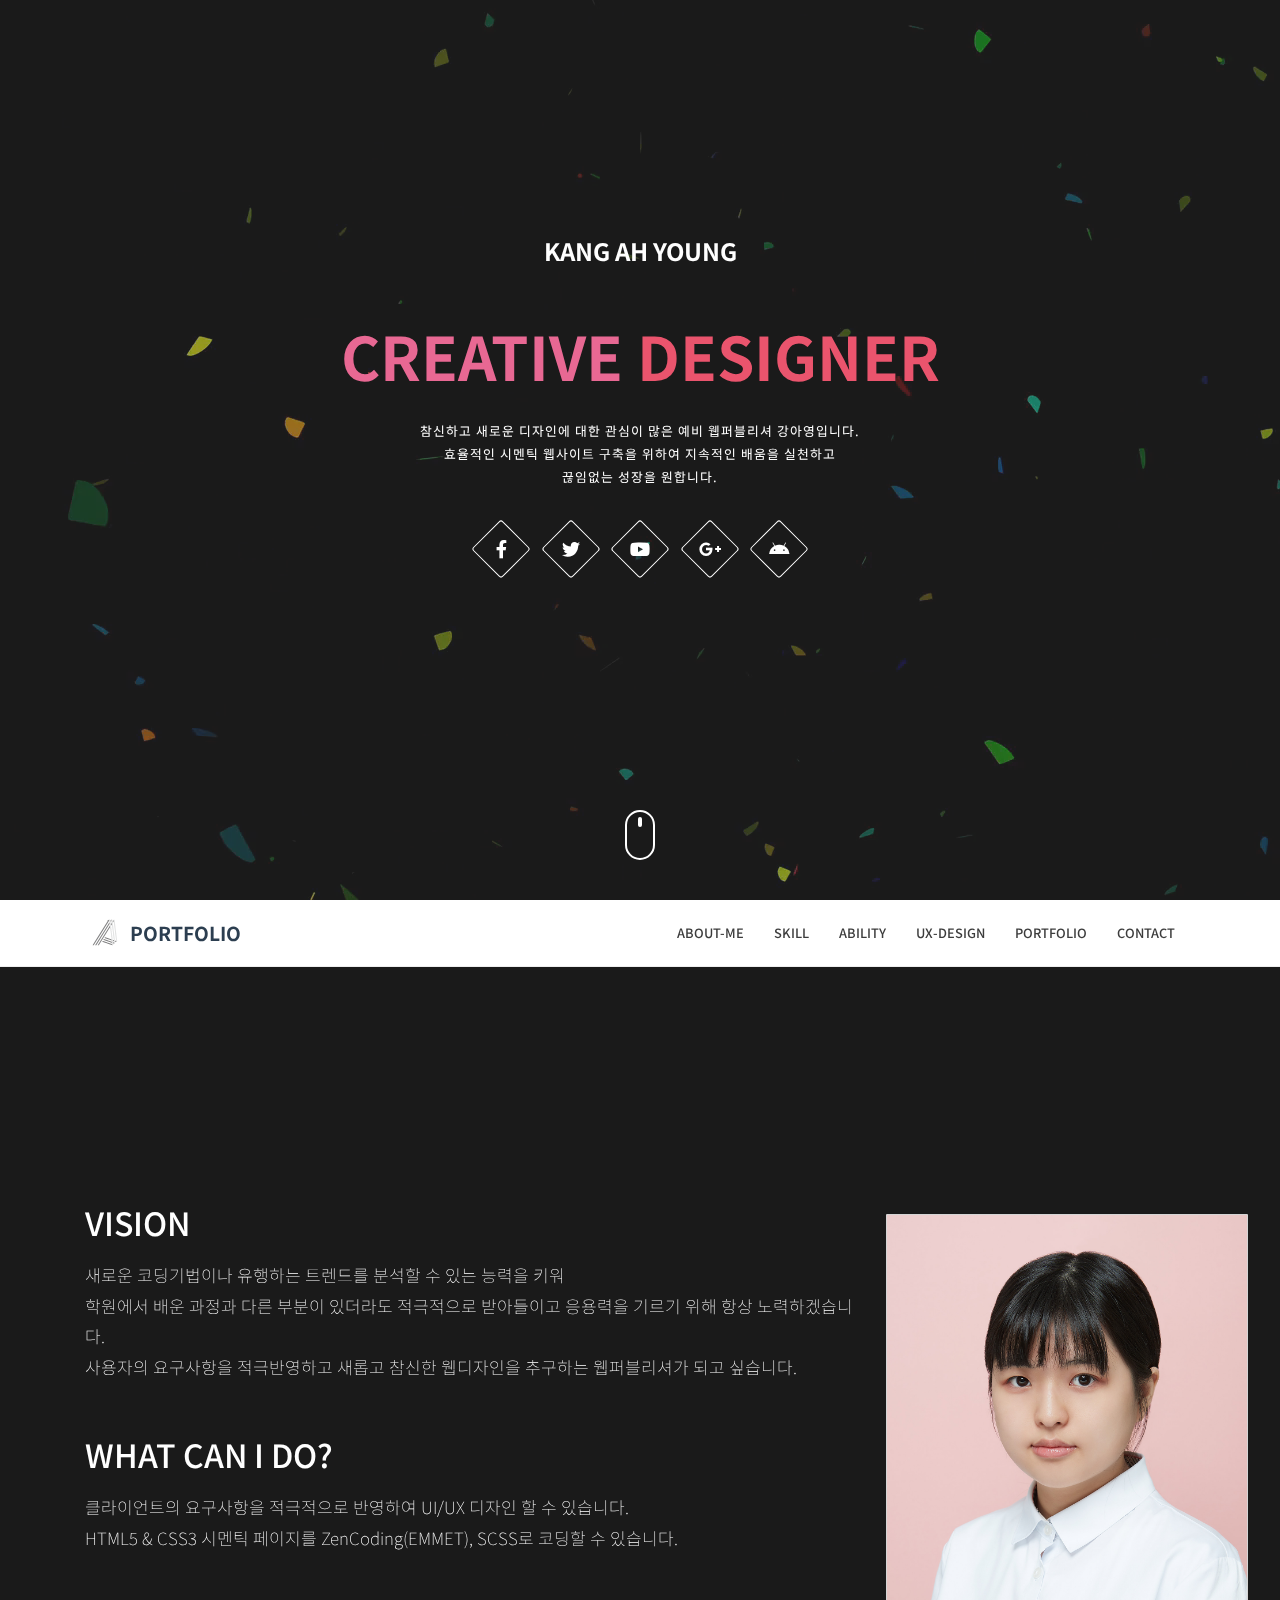
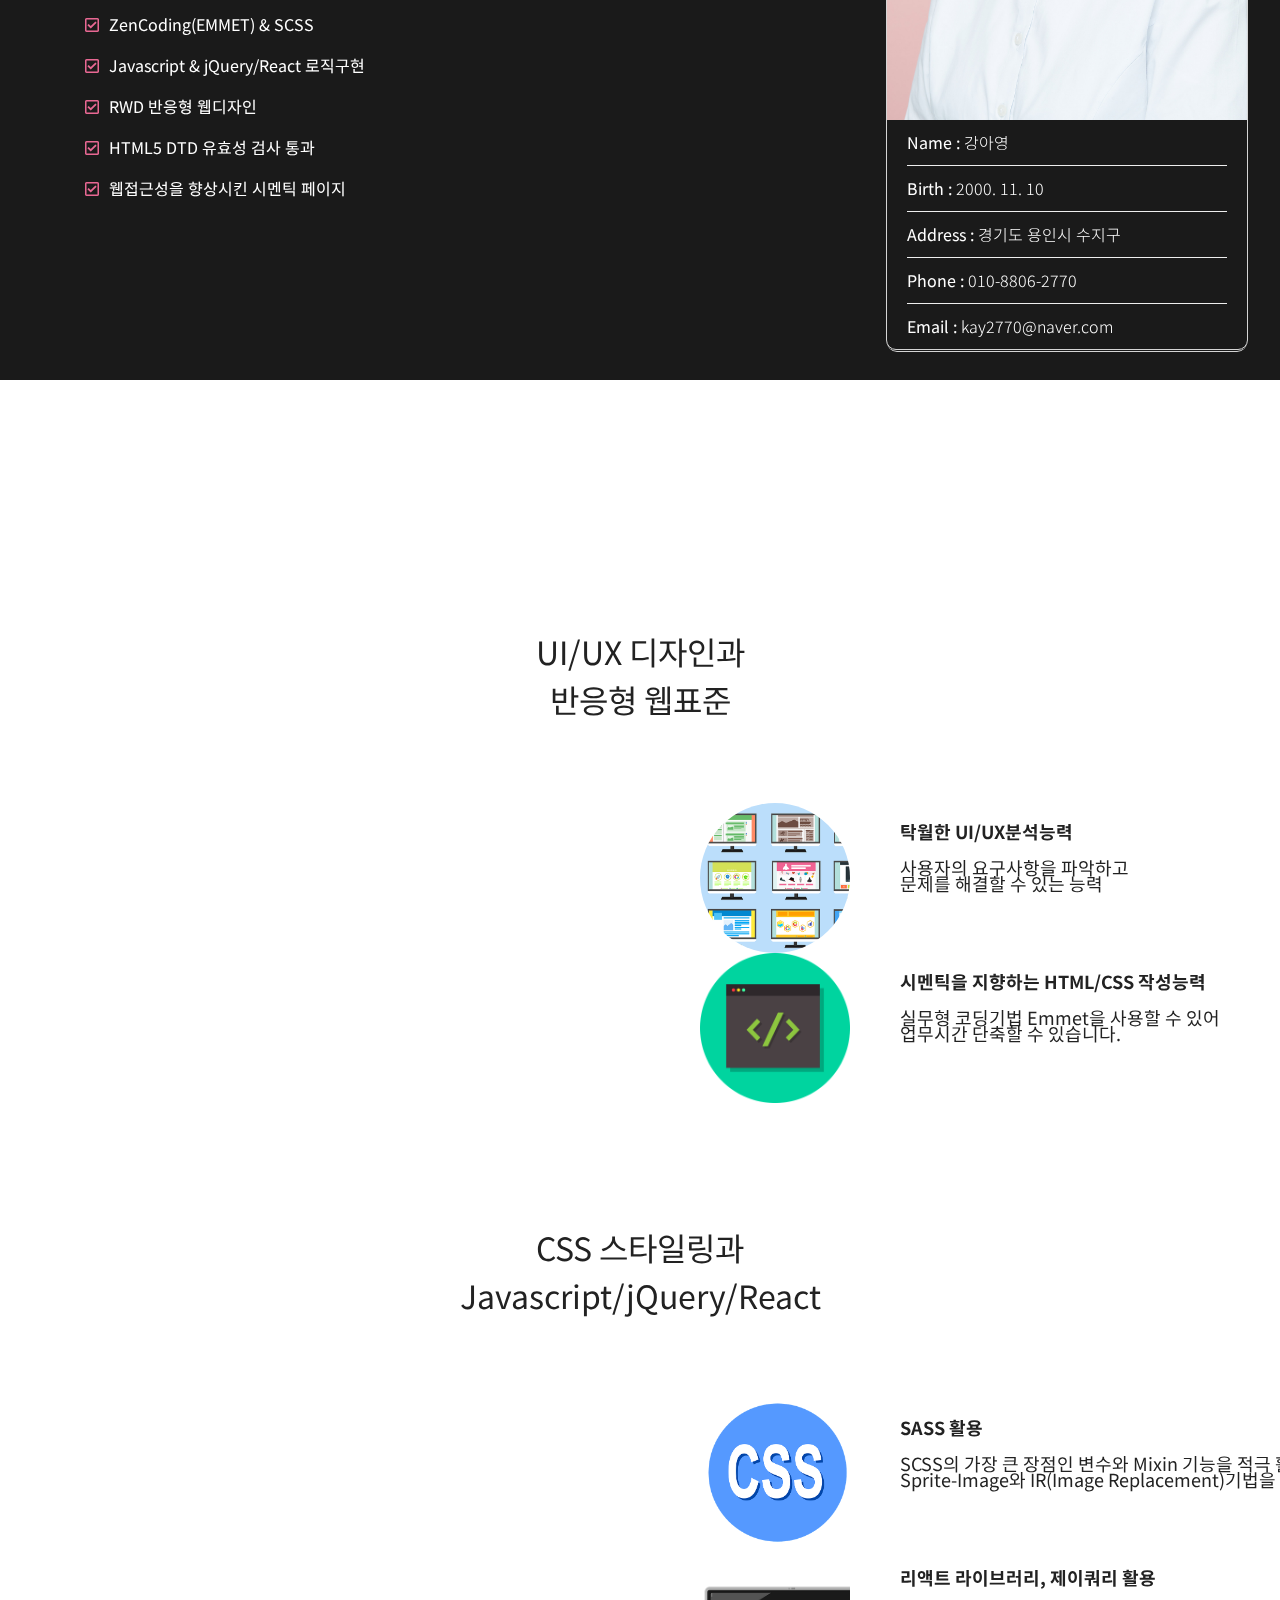
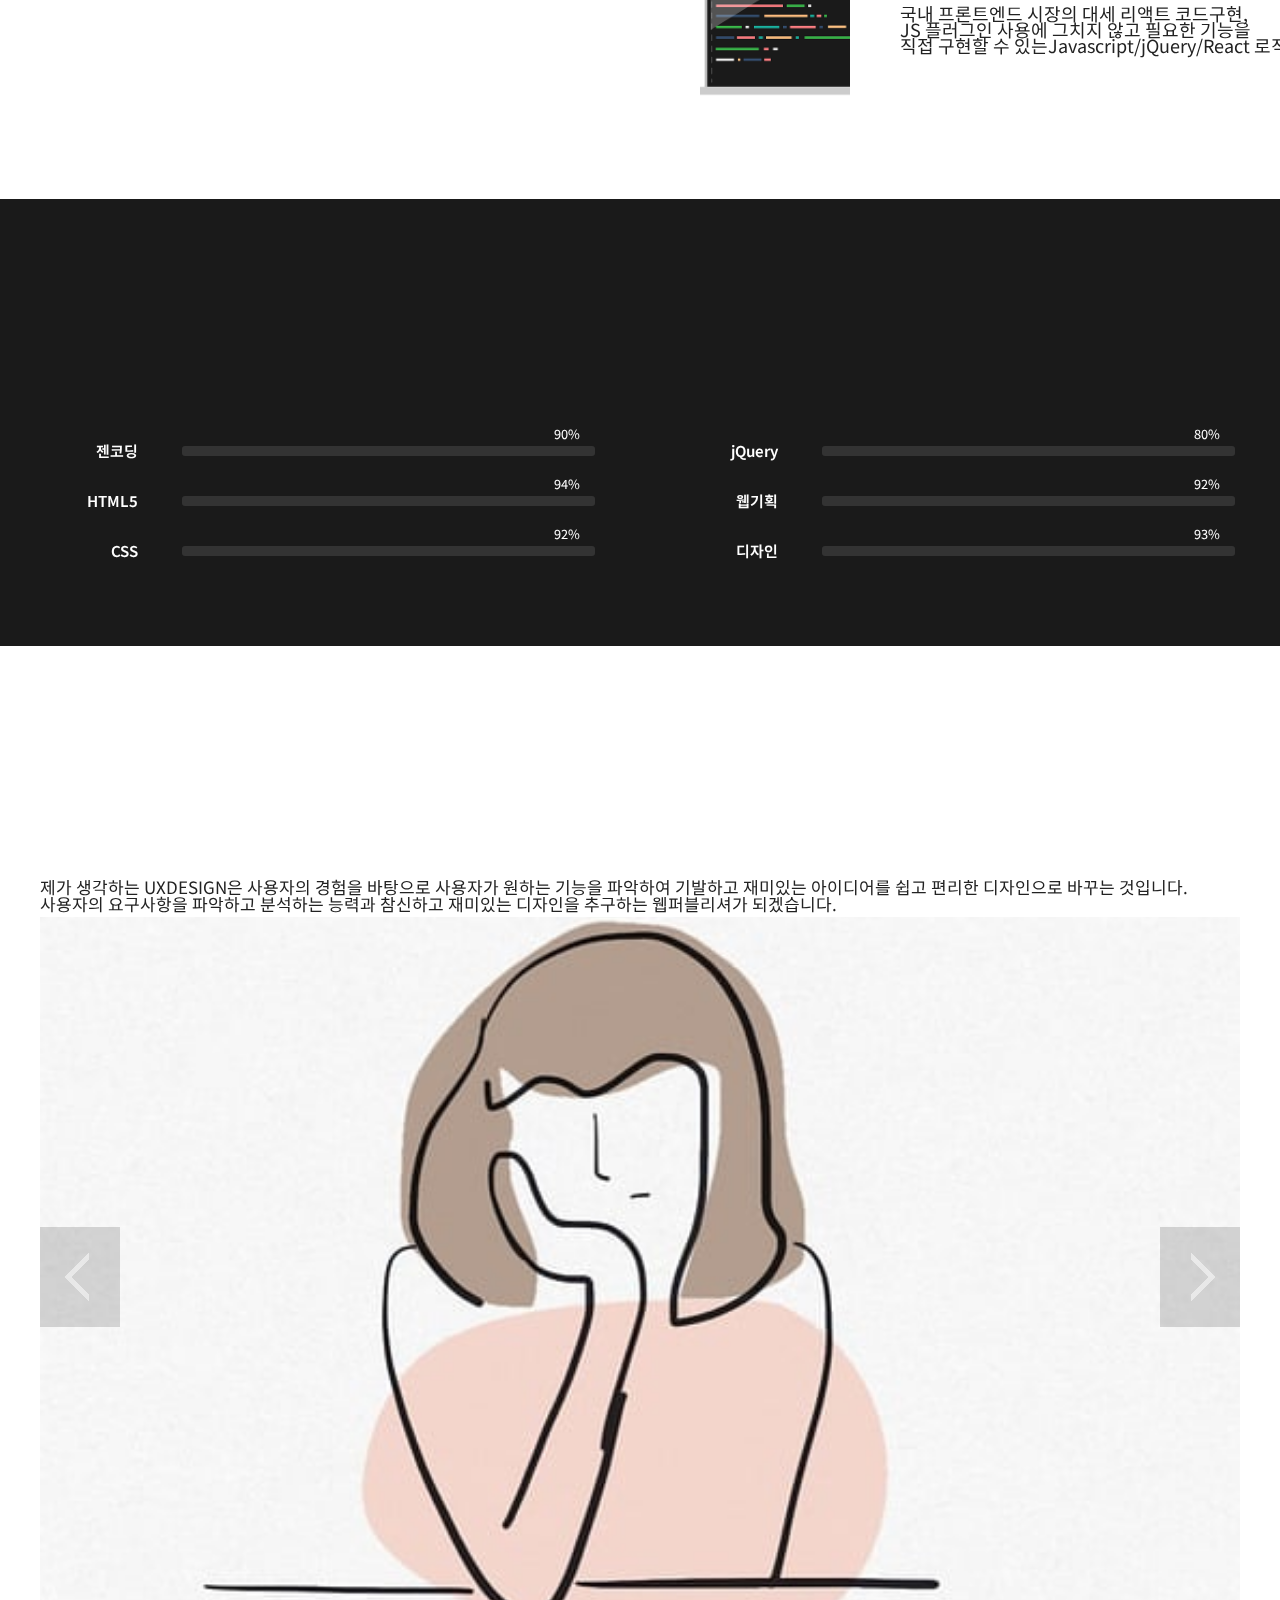
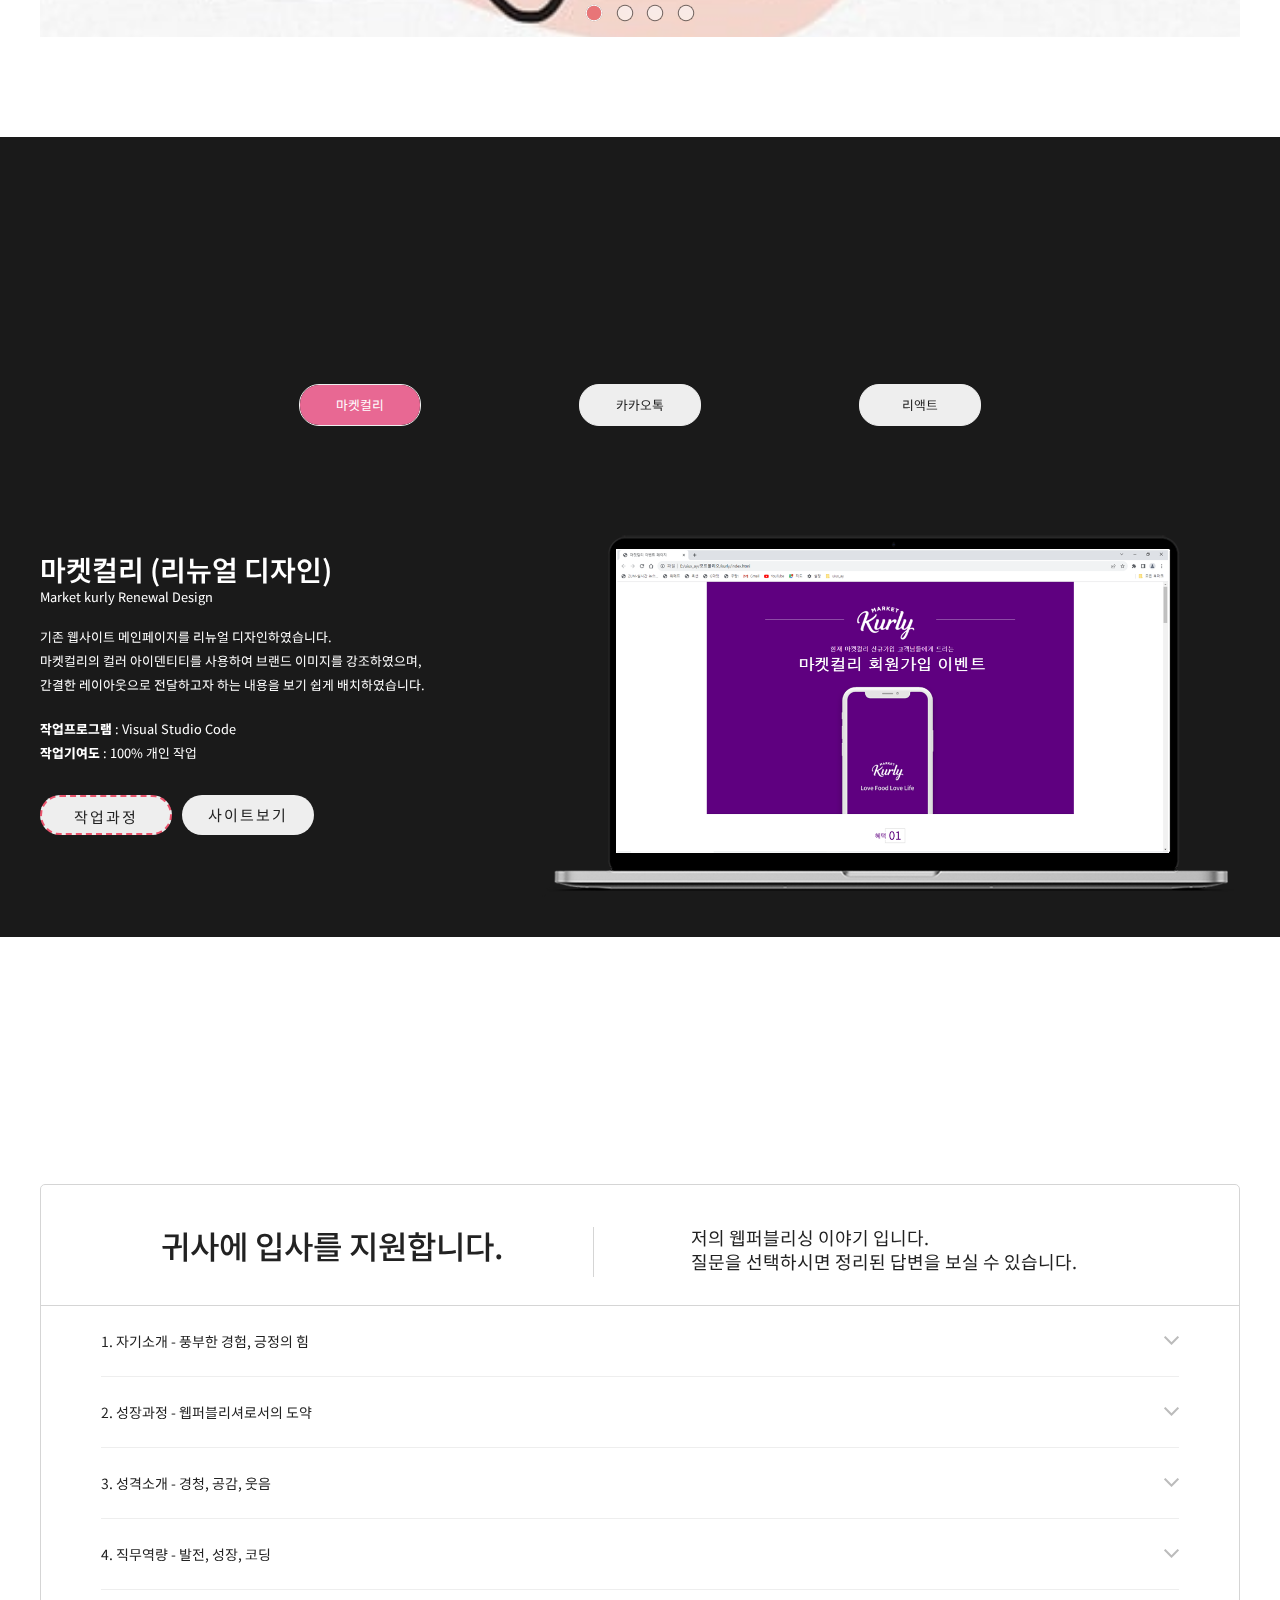
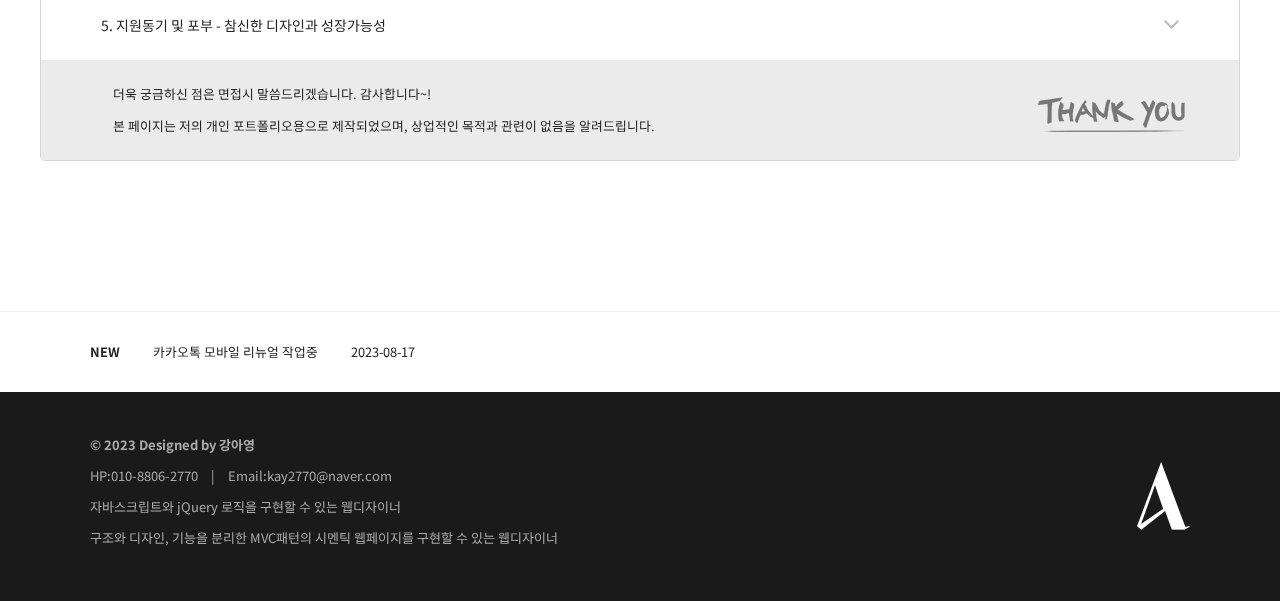
==== commit 1251f1be: "portfolio 수정" ====
--- a/index.html
+++ b/index.html
@@ -97,7 +97,7 @@
 					<article class="profile">
 						<div>
 							<h3 class="myphoto">
-								<img src="./images/aboutme/KakaoTalk_20231004_002757348.jpg" alt="강아영" />
+								<img src="./images/aboutme/my_photo.jpg" alt="강아영" />
 							</h3>
 							<ol>
 								<li><strong>Name :</strong> 강아영</li>
@@ -113,20 +113,11 @@
 						<div class="detail">
 							<h3>VISION</h3>
 							<p>
+								새로운 코딩기법이나 유행하는 트렌드를 분석할 수 있는 능력을 키워 <br />학원에서 배운
+								과정과 다른 부분이 있더라도 적극적으로 받아들이고 응용력을 기르기 위해 항상
+								노력하겠습니다.<br />
 								사용자의 요구사항을 적극반영하고 새롭고 참신한 웹디자인을 추구하는 웹퍼블리셔가 되고
-								싶습니다.<br />
-								새로운 코딩기법이나 유행하는 트렌드를 분석할 수 있는 능력을 키워 학원에서 배운
-								과정과 다른 부분이 있더라도 적극적으로 받아들이고 응용력을 기르기 위해 항상
-								노력하겠습니다.
-							</p>
-							<h4>웹퍼블리셔로서의 도약</h4>
-							<p>
-								저는 디지털디자인에 대해 아무것도 모르던 사람이었습니다. 하지만 우연히 모바일 반응형
-								웹디자인 과정에 대해 알게되어 무작정 배우기 시작했습니다.<br />
-								초반에는 코딩하는 것이 과연 적성에 맞는 일일까 고민도 했지만 화면에 무언가를
-								구현하기 위해 코딩을 직접 해보면서 흥미가 생기기 시작했고 좌절감은 점차 믿음과
-								성취감으로 조금씩 바뀌었습니다. 이러한 가능성은 저를 웹디자이너로 성장하는 데 있어서
-								발전하게 할 것입니다.
+								싶습니다.
 							</p>
 						</div>
 						<div class="detail">
@@ -137,34 +128,9 @@
 								HTML5 & CSS3 시멘틱 페이지를 ZenCoding(EMMET), SCSS로 코딩할 수 있습니다.
 							</p>
 
-							<p>
-								<span>
-									페이지 전체의 계층구조를 입체적으로 분석할 수 있는<br />
-									실무형 코딩기법 <mark>Emmet</mark>을 사용할 수 있어
-									<mark>업무시간을 단축</mark>시킬 수 있을뿐 아니라,<br />
-									유지보수도 더욱 쉽고 정확하게 처리할 수 있습니다.
-								</span>
-								<br />
-								<span>
-									<mark>SCSS</mark>의 가장 큰 장점인 <mark>변수와 Mixin 기능을 적극 활용</mark>하여
-									CSS 스타일링을 할 수 있습니다.<br />
-								</span>
-
-								<mark>Sprite-Image</mark>와 <mark>IR(Image Replacement)기법</mark> id, class를
-								남발하지 않고 원하는 요소를 셀렉팅할 수 있는 능력,<br />
-								CSS3 Transform, Transition, Keyframes을 이용한 애니메이션 효과 구현할 수
-								있습니다.<br />
-							</p>
-
-							<p>
-								JS 플러그인을 사용에 그치지 않고 필요한 기능을 직접 구현할 수 있는
-								<mark>Javascript/jQuery/React 로직구현</mark>이 가능합니다.<br />
-							</p>
-
 							<ul class="ican">
 								<li>ZenCoding(EMMET) &amp; SCSS</li>
 								<li>Javascript &amp; jQuery/React 로직구현</li>
-								<li>MVC 패턴의 페이지 구성</li>
 								<li>RWD 반응형 웹디자인</li>
 								<li>HTML5 DTD 유효성 검사 통과</li>
 								<li>웹접근성을 향상시킨 시멘틱 페이지</li>
@@ -180,40 +146,41 @@
 				<h2 class="wow fadeInUp">SKILL</h2>
 
 				<article class="skill-1">
-					<h3>탁월한 UX분석능력과 <span>Emmet/Zencoding 활용</span></h3>
+					<h3>UI/UX 디자인과 <span>반응형 웹표준</span></h3>
 					<ol>
 						<li>
-							<h4>UX/UI 디자인</h4>
+							<h4>탁월한 UI/UX분석능력</h4>
 							<p>
-								사용자의 Context와 Needs를 파악하고<br />
-								Problem을 해결할 수 있는 Insight 도출
+								사용자의 요구사항을 파악하고<br />
+								문제를 해결할 수 있는 능력
 							</p>
 						</li>
 						<li>
-							<h4>반응형 웹표준</h4>
+							<h4>시멘틱을 지향하는 HTML/CSS 작성능력</h4>
 							<p>
-								시멘틱을 지향하는 HTML/CSS 작성능력 보유,<br />
-								자바스크립트와 제이쿼리 기반의 로직 구현 가능
+								실무형 코딩기법 Emmet을 사용할 수 있어<br />
+								업무시간 단축할 수 있습니다.
 							</p>
 						</li>
 					</ol>
 				</article>
 
 				<article class="skill-2">
-					<h3>SASS 전처리기와 <span>리액트 라이브러리 활용</span></h3>
+					<h3>CSS 스타일링과<span> Javascript/jQuery/React</span></h3>
 					<ol>
 						<li>
-							<h4>Sass Preprocessor</h4>
+							<h4>SASS 활용</h4>
 							<p>
-								협업 웹코딩의 필수 기술인 SCSS를 이용한<br />
-								CSS 스타일링을 원활이 사용할 수 있습니다.
+								SCSS의 가장 큰 장점인 변수와 Mixin 기능을 적극 활용<br />
+								Sprite-Image와 IR(Image Replacement)기법을 사용한 CSS
 							</p>
 						</li>
 						<li>
-							<h4>리액트 라이브러리</h4>
+							<h4>리액트 라이브러리, 제이쿼리 활용</h4>
 							<p>
 								국내 프론트엔드 시장의 대세 리액트 코드구현,<br />
-								자바스크립트와 제이쿼리 기반의 로직구현 가능
+								JS 플러그인 사용에 그치지 않고 필요한 기능을 <br />직접 구현할 수
+								있는Javascript/jQuery/React 로직구현
 							</p>
 						</li>
 					</ol>
@@ -355,7 +322,7 @@
 
 								<p class="shadow">
 									<span class="lightbox">
-										<img src="./images/portfolio/kurly_pofol.png" alt="#" />
+										<img src="./images/portfolio/마켓컬리 작업과정.png" alt="#" />
 									</span>
 									<button class="clse">닫기</button>
 								</p>
@@ -389,7 +356,7 @@
 								</p>
 								<p class="shadow">
 									<span class="lightbox">
-										<img src="./images/portfolio/kakaotalk_pofol.png" alt="#" />
+										<img src="./images/portfolio/kakaotalk_작업과정.png" alt="#" />
 									</span>
 									<button class="clse">닫기</button>
 								</p>
@@ -400,12 +367,11 @@
 						</figure>
 						<figure>
 							<figcaption>
-								<h3>리액트</h3>
+								<h3>리액트 Todo-App</h3>
 								<p class="tip">React Site Design</p>
 								<p class="desc">
-									리액트 라이브러리를 이용하여 <br />
-									간결한 레이아웃으로 전달하고자 하는 내용을 보기 쉽게 배치하고<br />
-									화면 구성 및 기능 구현을 하였습니다.
+									리액트 라이브러리를 이용하여 전달하고자 하는<br />
+									내용을 보기 쉽게 배치하고 화면 구성 및 기능 구현을 하였습니다.
 								</p>
 
 								<p class="tools"><span>작업프로그램</span> : Visual Studio Code</p>
@@ -423,7 +389,7 @@
 								</p>
 								<p class="shadow">
 									<span class="lightbox">
-										<img src="./images/portfolio/todoAppsite_pofol.png" alt="#" />
+										<img src="./images/portfolio/todoApp_작업과정.png" alt="#" />
 									</span>
 									<button class="clse">닫기</button>
 								</p>
@@ -536,7 +502,7 @@
 					<h2 class="sr-only">진행중인 작업</h2>
 					<p>
 						<b>NEW</b>
-						<a href="#">마켓컬리 반응형 이벤트페이지 리뉴얼 작업중</a>
+						<a href="#">카카오톡 모바일 리뉴얼 작업중</a>
 						<time datetime="2023-08-17T11:46">2023-08-17</time>
 					</p>
 				</article>
--- a/css/style.css
+++ b/css/style.css
@@ -334,6 +334,12 @@
   background-image: url(./../images/deco_tit.png);
   content: "";
 }
+#wrap #aboutme {
+  background-color: #1a1a1a;
+}
+#wrap #aboutme > h2 {
+  color: #ffffff;
+}
 #wrap #aboutme > .container {
   display: flex;
   flex-direction: row-reverse;
@@ -379,15 +385,11 @@
 }
 #wrap #aboutme > .container > .profile > div > .myphoto {
   overflow: hidden;
-  background-image: url(./../images/aboutme/photo-frame.png);
-  background-position: 0 bottom;
-  background-size: contain;
-  background-repeat: no-repeat;
 }
 #wrap #aboutme > .container > .profile > div > .myphoto > img {
   display: block;
   position: relative;
-  z-index: -1;
+  top: 70px;
   width: 120%;
   margin: -100px 0 0 -30px;
 }
@@ -396,6 +398,7 @@
 }
 #wrap #aboutme > .container > .profile > div > ol > li {
   height: 45px;
+  color: #ffffff;
   font-weight: 300;
   font-size: 16px;
   line-height: 45px;
@@ -424,16 +427,19 @@
 }
 #wrap #aboutme > .container > .biography > .detail > h3 {
   margin-bottom: 30px;
+  color: #ffffff;
   font-weight: 500;
   font-size: 32px;
 }
 #wrap #aboutme > .container > .biography > .detail > h4 {
   margin-bottom: 14px;
+  color: #ffffff;
   font-size: 17px;
 }
 #wrap #aboutme > .container > .biography > .detail > p {
   margin-bottom: 20px;
-  font-weight: 400;
+  color: #ffffff;
+  font-weight: 100;
   font-size: 17px;
   line-height: 1.8;
 }
@@ -453,16 +459,10 @@
   background-color: #fcf8e3;
 }
 #wrap #aboutme > .container > .biography > .detail > .ican {
-  margin-left: 700px;
-  margin-top: 140px;
-}
-@media screen and (max-width:640px) {
-  #wrap #aboutme > .container > .biography > .detail > .ican {
-    margin-left: 0;
-    margin-top: 50px;
-  }
+  margin-top: 50px;
 }
 #wrap #aboutme > .container > .biography > .detail > .ican > li {
+  color: #ffffff;
   font-size: 16px;
   line-height: 40px;
 }
@@ -490,109 +490,112 @@
 #wrap #skill > article > h3 > span {
   display: block;
 }
-#wrap #skill > article > ol {
-  display: flex;
-  justify-content: space-between;
-}
-@media screen and (max-width:640px) {
-  #wrap #skill > article > ol {
-    display: block;
-    width: 90%;
-    margin: 0 auto;
-  }
-}
-#wrap #skill > article > ol > li {
-  display: flex;
-  flex-direction: column;
-  justify-content: center;
-  width: 45%;
-  height: 150px;
-  background-repeat: no-repeat;
-  box-sizing: border-box;
-}
-@media screen and (max-width:640px) {
-  #wrap #skill > article > ol > li {
-    width: 100%;
-  }
-  #wrap #skill > article > ol > li:first-child {
-    margin-bottom: 40px;
-  }
-}
-#wrap #skill > article > ol > li > h4 {
-  margin-bottom: 30px;
-  font-weight: 400;
-  font-size: 24px;
-}
-#wrap #skill > article > ol > li > p {
-  line-height: 1.6;
-}
 #wrap #skill > article.skill-1 li:first-child {
   width: 150px;
   height: 150px;
-  margin-left: 157px;
+  margin-left: 700px;
   border-radius: 100px 100px;
   background-size: cover;
   background-image: url(./../images/uxui.png);
 }
+@media screen and (max-width:640px) {
+  #wrap #skill > article.skill-1 li:first-child {
+    margin-left: 0;
+  }
+}
 #wrap #skill > article.skill-1 li:first-child > h4,
 #wrap #skill > article.skill-1 li:first-child p {
-  width: 420px;
-  margin-left: 200px;
-}
-@media screen and (max-width:640px) {
-  #wrap #skill > article.skill-1 li:first-child {
-    margin-left: -5px;
+  width: 500px;
+  padding-left: 200px;
+  padding-top: 20px;
+  font-size: 18px;
+}
+@media screen and (max-width:640px) {
+  #wrap #skill > article.skill-1 li:first-child > h4,
+  #wrap #skill > article.skill-1 li:first-child p {
+    width: 250px;
+    font-size: 15px;
   }
 }
 #wrap #skill > article.skill-1 li:last-child {
   width: 150px;
   height: 150px;
-  margin-right: 710px;
+  margin-left: 700px;
   background-size: cover;
   background-image: url(./../images/html.png);
 }
+@media screen and (max-width:640px) {
+  #wrap #skill > article.skill-1 li:last-child {
+    margin-left: 0;
+  }
+}
 #wrap #skill > article.skill-1 li:last-child > h4,
 #wrap #skill > article.skill-1 li:last-child p {
-  width: 420px;
-  margin-left: 180px;
+  width: 500px;
+  padding-left: 200px;
+  padding-top: 20px;
+  font-size: 18px;
+}
+@media screen and (max-width:640px) {
+  #wrap #skill > article.skill-1 li:last-child > h4,
+  #wrap #skill > article.skill-1 li:last-child p {
+    width: 250px;
+    font-size: 13px;
+  }
 }
 #wrap #skill > article.skill-2 li:first-child {
-  width: 170px;
+  width: 150px;
   height: 150px;
-  margin-left: 157px;
+  margin-left: 700px;
+  background-position: -20px;
   background-size: cover;
   background-image: url(./../images/css.png);
 }
+@media screen and (max-width:640px) {
+  #wrap #skill > article.skill-2 li:first-child {
+    margin-left: 0;
+  }
+}
 #wrap #skill > article.skill-2 li:first-child > h4,
 #wrap #skill > article.skill-2 li:first-child p {
-  width: 420px;
-  margin-left: 200px;
-}
-@media screen and (max-width:640px) {
-  #wrap #skill > article.skill-2 li:first-child {
-    width: 150px;
-    height: 150px;
-    margin-left: -5px;
-    background-position-x: -20px;
-  }
+  width: 500px;
+  padding-left: 200px;
+  padding-top: 20px;
+  font-size: 18px;
+}
+@media screen and (max-width:640px) {
   #wrap #skill > article.skill-2 li:first-child > h4,
   #wrap #skill > article.skill-2 li:first-child p {
-    width: 400px;
-    margin-left: 180px;
+    width: 250px;
+    font-size: 13px;
   }
 }
 #wrap #skill > article.skill-2 li:last-child {
   width: 150px;
   height: 150px;
-  margin-right: 710px;
+  margin-left: 700px;
   background-size: cover;
   background-image: url(./../images/coding.png);
   background-position-x: -57px;
 }
+@media screen and (max-width:640px) {
+  #wrap #skill > article.skill-2 li:last-child {
+    margin-left: 0;
+  }
+}
 #wrap #skill > article.skill-2 li:last-child > h4,
 #wrap #skill > article.skill-2 li:last-child p {
-  width: 420px;
-  margin-left: 180px;
+  width: 500px;
+  padding-left: 200px;
+  padding-top: 20px;
+  font-size: 18px;
+}
+@media screen and (max-width:640px) {
+  #wrap #skill > article.skill-2 li:last-child > h4,
+  #wrap #skill > article.skill-2 li:last-child p {
+    width: 250px;
+    font-size: 13px;
+  }
 }
 #wrap #ability {
   margin-top: 100px;
@@ -780,6 +783,14 @@
 }
 #wrap #uxdesign > .slides > .slides-navigation.slides-next:hover {
   background-position: -5px -115px;
+}
+#wrap > #portfolio {
+  height: 720px;
+  margin-top: 100px;
+  background-color: #1a1a1a;
+}
+#wrap > #portfolio > h2 {
+  color: #ffffff;
 }
 #wrap > #portfolio > article {
   width: 1200px;
@@ -822,6 +833,8 @@
 #wrap > #portfolio > article.slides > .slides-pagination > li {
   overflow: hidden;
   width: 120px;
+  color: draken(#eeeeee, 70%);
+  background-color: #eeeeee;
   border: 1px solid #eeeeee;
   border-radius: 20px;
 }
@@ -882,6 +895,7 @@
 #wrap > #portfolio > article.slides > .slides-container > figure > figcaption {
   width: 500px;
   padding-top: 35px;
+  color: #ffffff;
 }
 @media screen and (max-width:640px) {
   #wrap > #portfolio > article.slides > .slides-container > figure > figcaption {
@@ -931,7 +945,7 @@
 }
 #wrap > #portfolio > article.slides > .slides-container > figure > figcaption > .btn > a.proc {
   margin-right: 10px;
-  border: 1px solid #ea546d;
+  border: 2px dashed #ea546d;
   box-sizing: border-box;
 }
 @media screen and (max-width:640px) {
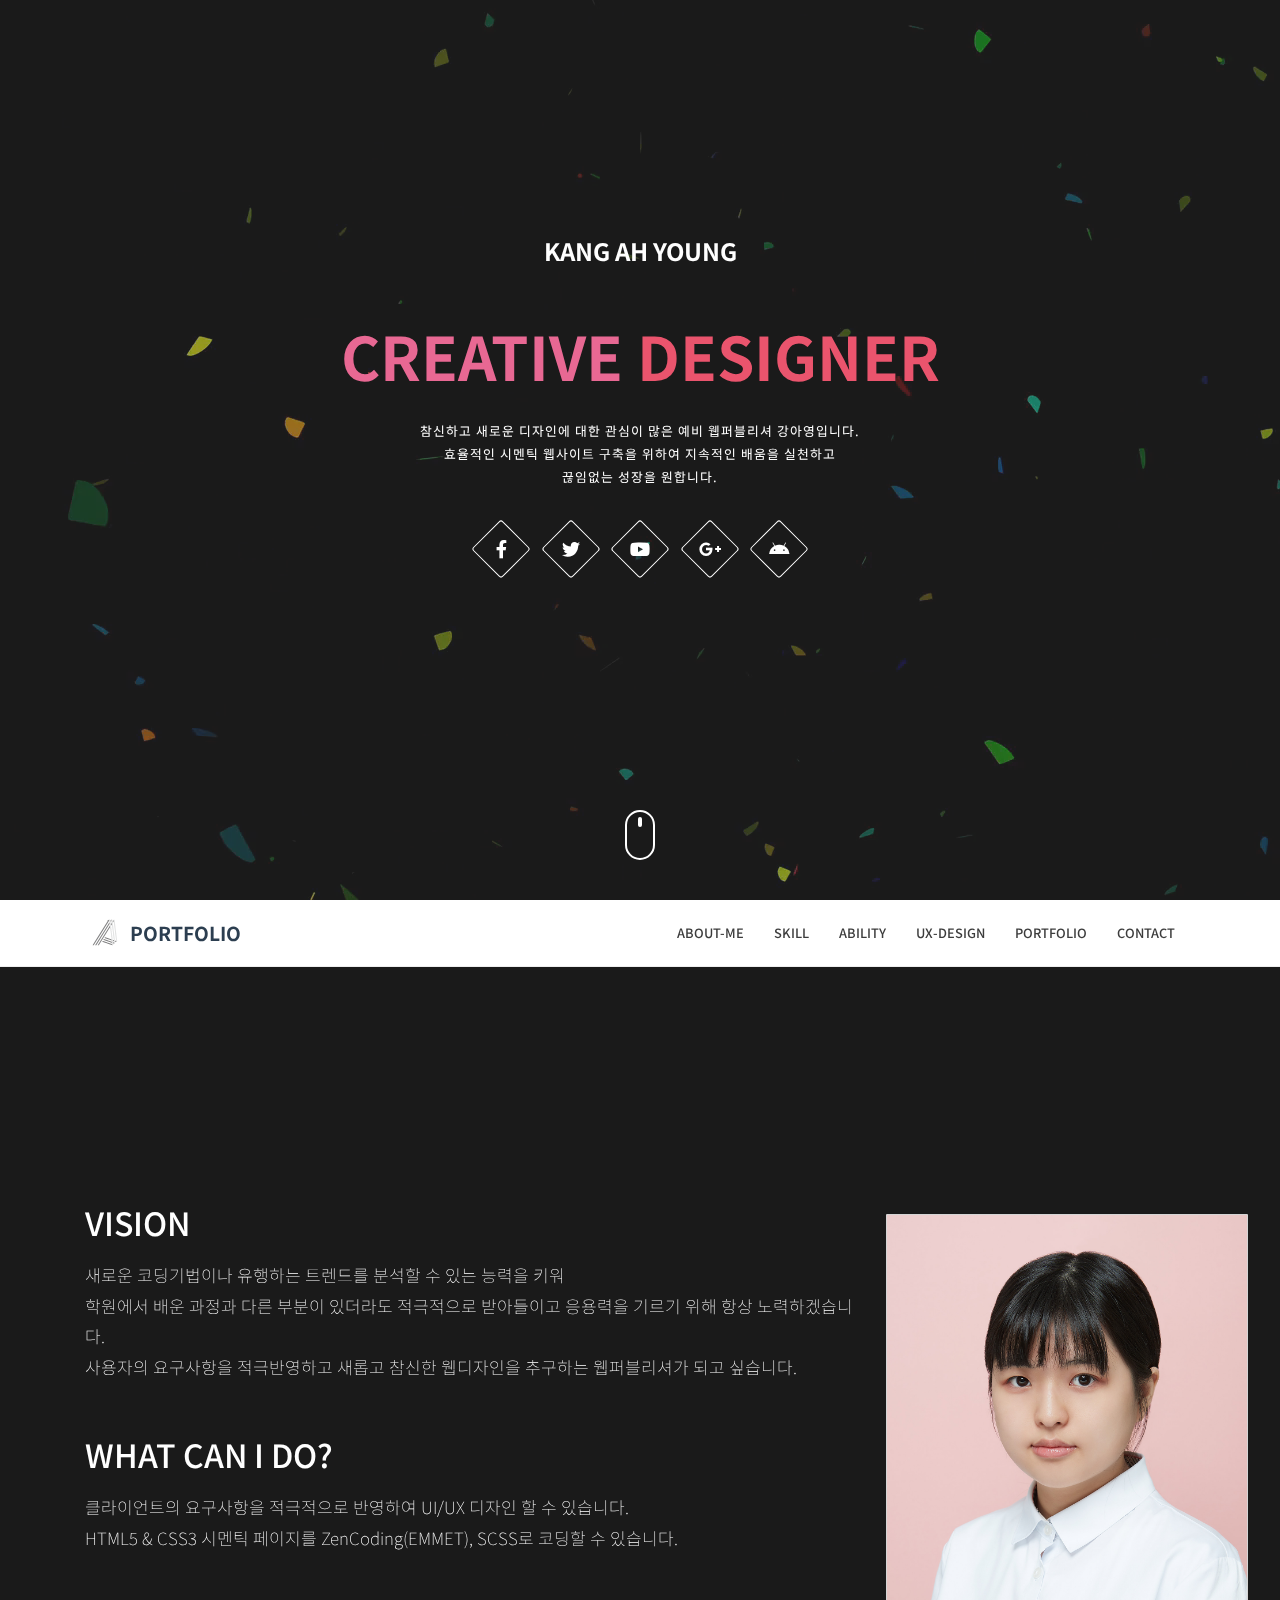
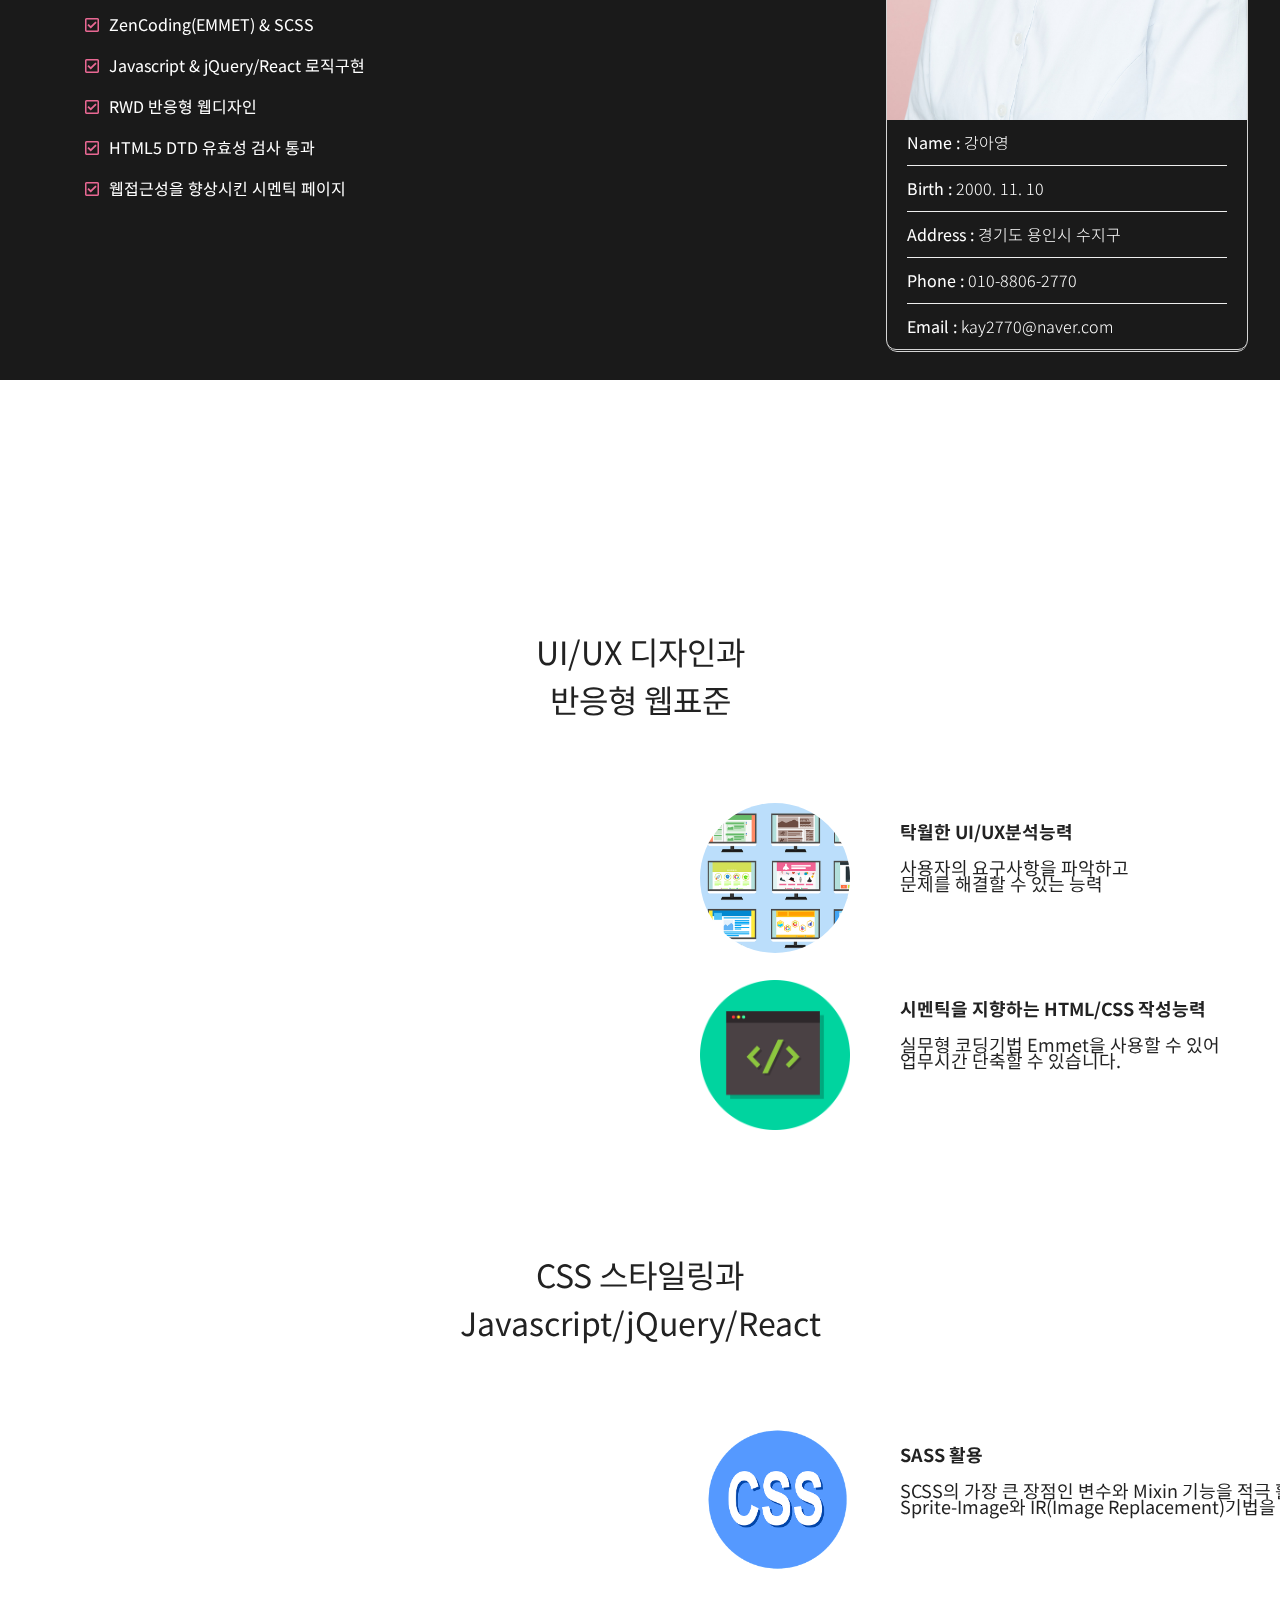
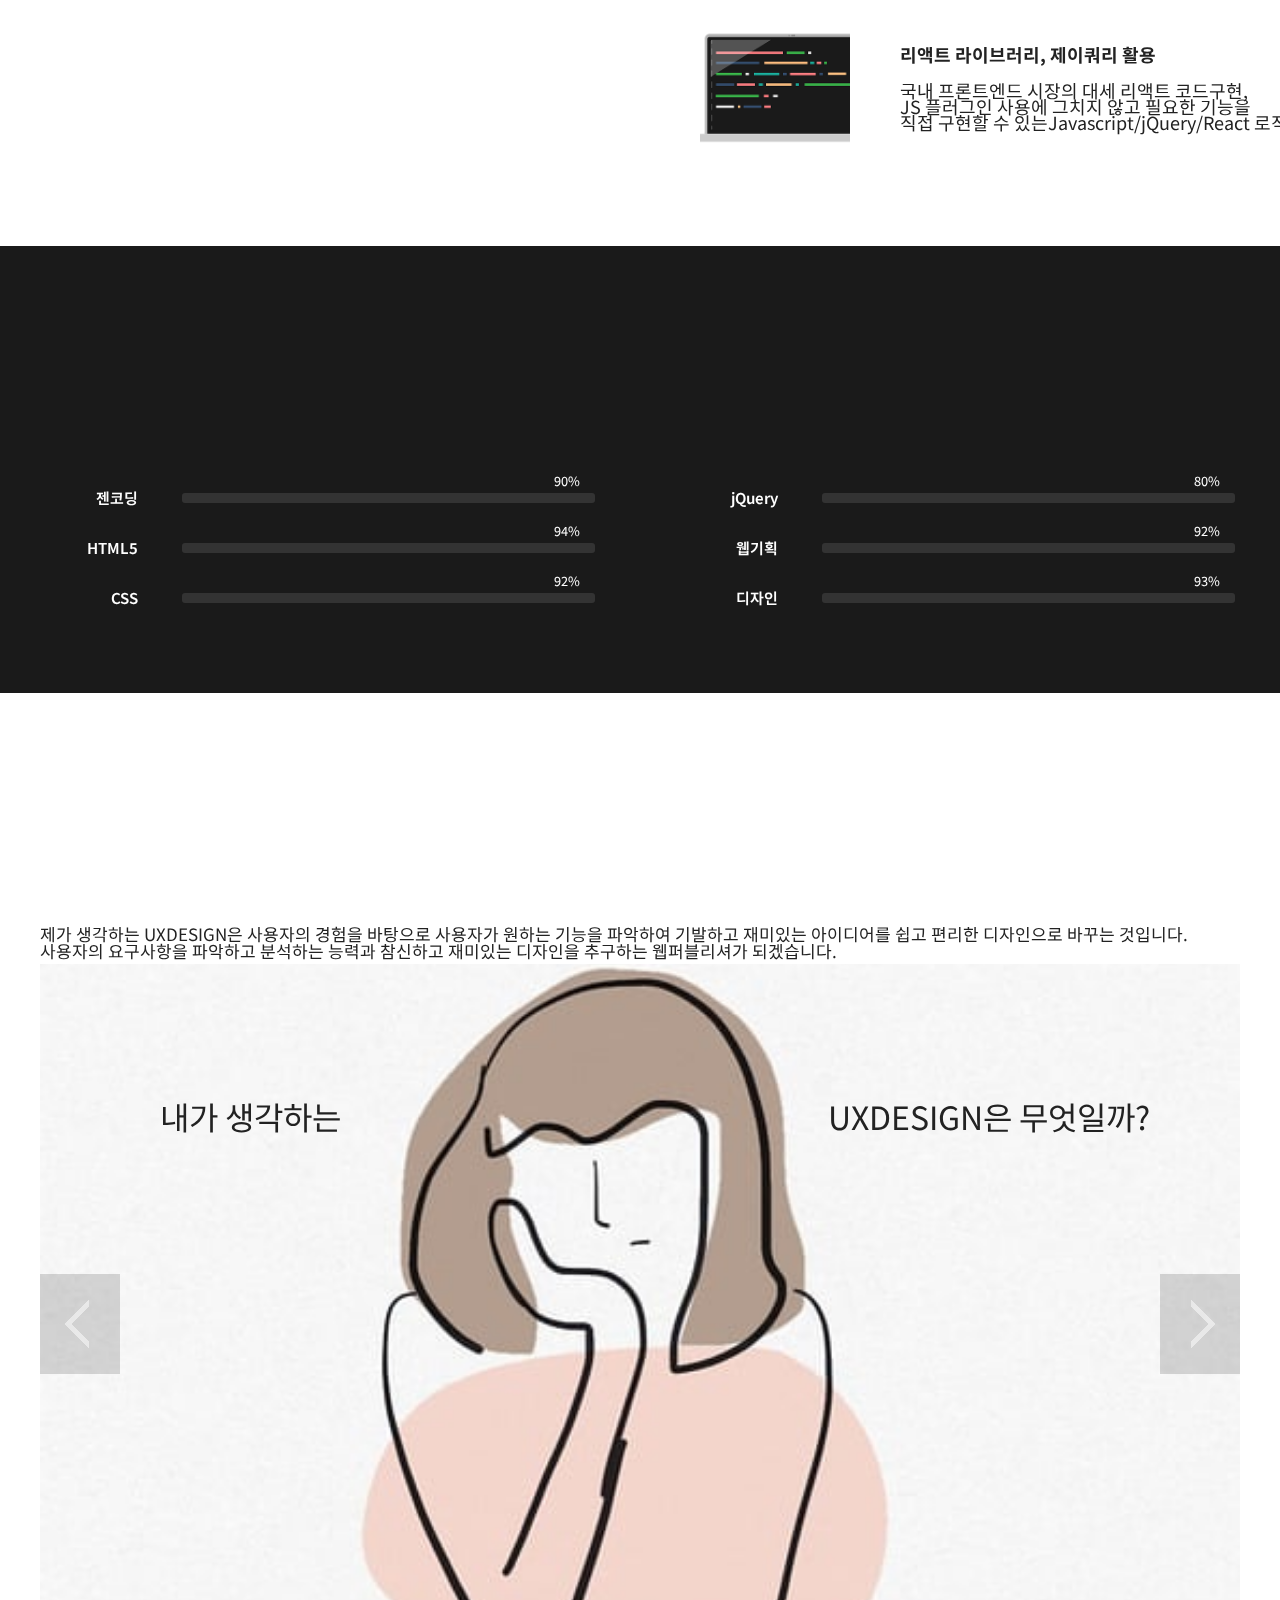
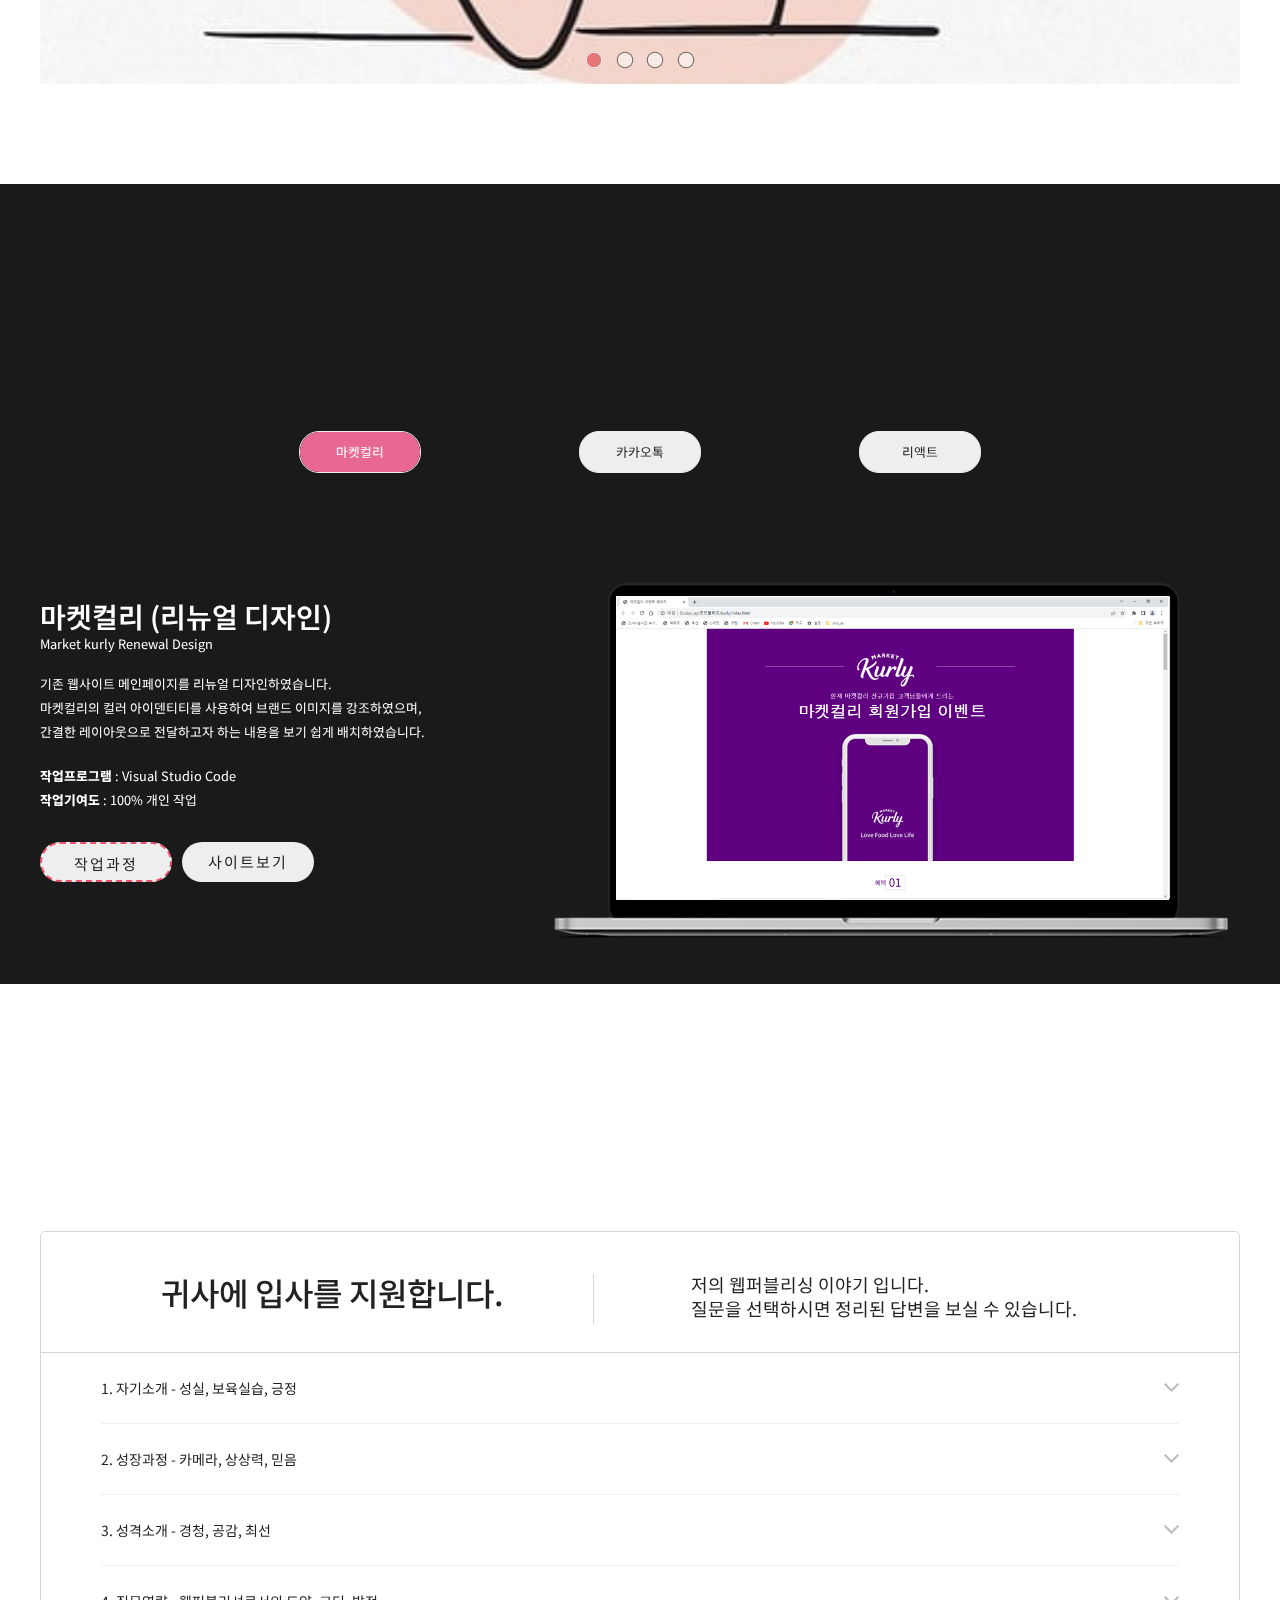
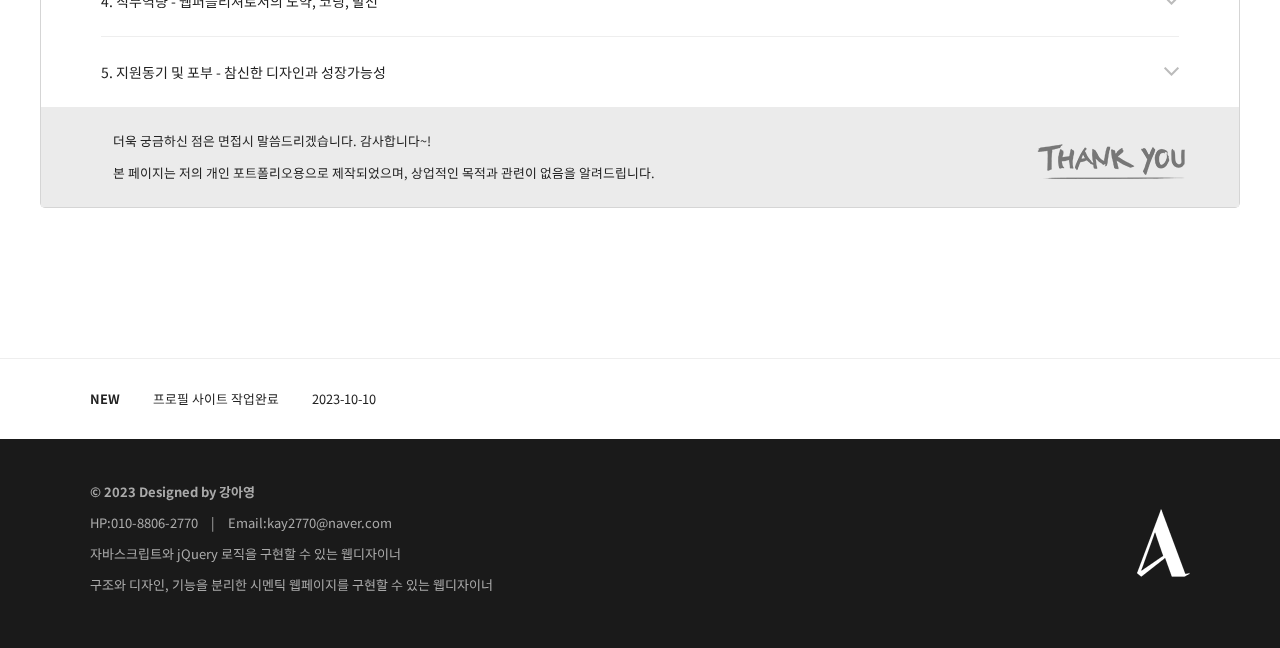
==== commit 4d8bf763: "answer 수정" ====
--- a/index.html
+++ b/index.html
@@ -265,12 +265,23 @@
 				<hr />
 
 				<article class="slides">
-					<h3 class="sr-only">작품리스트</h3>
+					<h3 class="sr-only">UXDESIGN</h3>
 					<ul class="slides-container">
-						<li class="banner_1">내가 생각하는...</li>
-						<li class="banner_2">내가 생각하는 UXDESIGN???</li>
-						<li class="banner_3">사용자의 경험을 바탕으로 사용자에게 편리함을 줄 수 있는 디자인</li>
-						<li class="banner_4">감사합니다</li>
+						<li class="banner_1">
+							<p>내가 생각하는 <span>UXDESIGN은 무엇일까?</span></p>
+						</li>
+						<li class="banner_2">
+							<p>기발하고 재미있는 아이디어를 <br /><span>쉽고 편리한 디자인으로!</span></p>
+						</li>
+						<li class="banner_3">
+							<p>
+								사용자가 원하는 기능을 파악하고<br />
+								참신하고 재미있는 디자인으로!!
+							</p>
+						</li>
+						<li class="banner_4">
+							<p>사용자의 요구사항을 적극적으로 반영하는 웹디자인!<br />감사합니다~!!!</p>
+						</li>
 					</ul>
 					<ol class="slides-pagination">
 						<li class="on"><a href="#">1</a></li>
@@ -421,52 +432,54 @@
 						</p>
 					</div>
 					<dl>
-						<dt><a href="#">1. 자기소개 - 풍부한 경험, 긍정의 힘</a></dt>
+						<dt><a href="#">1. 자기소개 - 성실, 보육실습, 긍정</a></dt>
 						<dd>
 							<div class="answer">
-								부모님의 성실하신 모습을 보며 초등시절부터 스스로 일어나며 지각하지 않기 위해
-								시간약속을 반드시 지키고 단체생활을 할 때는 규칙을 따르면서, 원리원칙을 중요하게
-								여기고 시간을 계획하고 분배하는 습관과 문제해결력을 길렀습니다.<br />
+								부모님의 성실하신 모습을 보며 초등시절부터 스스로 일어나며 원리원칙을 중요하게
+								여기고 시간을 계획하고 분배하는 습관을 길렀습니다.<br />
 								고등학교 진학 후 담임선생님과의 진로상담을 통해 아동보육과에 진학하게 되었고 졸업할
-								때 보육교사가 되겠다는 확신과 꿈은 가지지 않았지만 학과에서 경험한 실습은 제 자신의
-								긍정적인 힘을 발견할 수 있는 큰 계기가 되었습니다. <br />영유아들의 창의적인 표현과
-								자유로운 모습을 보며 밝게 웃던 스스로를 보면서 어떤 분야에서든 창의적이고 좋은
-								영향을 줄 수 있는 사람이 되고 싶었습니다. <br />저는 긍정적 정서를 토대로 가능성이
-								무한한 새싹처럼 끊임없이 성장하고 발전하는 사람이 되겠습니다.
+								때 보육교사가 되겠다는 확신과 꿈은 가지지 않았지만 학과에서 경험한 실습은 영유아들의
+								해맑은 모습을 보며 밝게 웃던 스스로의 긍정적인 힘을 발견할 수 있는 큰 계기가
+								되었습니다.<br />저는 긍정적 정서를 토대로 가능성이 무한한 새싹처럼 끊임없이
+								성장하고 발전하는 사람이 되겠습니다.
 							</div>
 						</dd>
 
-						<dt><a href="#">2. 성장과정 - 웹퍼블리셔로서의 도약</a></dt>
+						<dt><a href="#">2. 성장과정 - 카메라, 상상력, 믿음</a></dt>
 						<dd>
 							<div class="answer">
-								저는 디지털디자인에 대해 아무것도 모르던 사람이었습니다.<br />
-								하지만 우연히 모바일 반응형 웹디자인 과정에 대해 알게 되었고 무작정 배우기
-								시작했습니다.<br />
-								초반에는 코딩하는 것이 어렵기만 하고 과연 적성에 맞는 일일까 고민도 했습니다.<br />
-								하지만 시작한 일을 포기하고 싶지 않고 화면에 무언가를 구현하기 위해 성공하든
-								실패하든 코딩을 직접 해보면서 흥미가 생기기 시작했고 좌절감은 점차 할 수 있다는
-								믿음과 성취감으로 조금씩 바뀌었습니다. <br />이러한 가능성은 저를 웹디자이너로
-								성장하는 데 있어서 배움을 실천하고 계속해서 발전하게 할 것입니다.
+								고교시절 사진동아리 활동을 하면서 카메라에 담기는 화면에 대한 사물, 인물 등에 관심을
+								가지고 주변환경에 대한 관찰과 상상력을 키웠습니다. 무언가를 창조해내는 것이 새롭고
+								대단하지만 어려운 일이라 생각하였고 저도 과연 할 수 있을지 의문을 품었습니다. 하지만
+								매순간을 살면서 누구나 날마다 다른 하루를 만들어내기 위해 노력하고 실현되는 것이
+								가능하다는 것을 깨닫고 지금도 평범한 일상을 매일 창조해나가는 제 스스로에게 가능성에
+								대한 믿음을 가지게 되었습니다.
 							</div>
 						</dd>
 
-						<dt><a href="#">3. 성격소개 - 경청, 공감, 웃음</a></dt>
+						<dt><a href="#">3. 성격소개 - 경청, 공감, 최선</a></dt>
 						<dd>
 							<div class="answer">
-								평소 이야기 듣는 것을 좋아해서 상대방의 이야기를 경청하고 공감해주어 상대방을 즐겁고
-								편안하게 만들어 줍니다. <br />저는 갈등관계에서도 원만하게 해결하기 위한 협력적인
-								조화를 중요시 생각합니다. <br />반면 주변의 분위기나 상황을 깊게 살피는 경향이
-								있습니다.<br />
-								이를 보완하기 위해 일의 기대와 성취에 있어 할 수 있는 최선을 정하고, 좋아하는 일에
-								대한 긍정심리를 위한 저의 느낌, 생각, 감정을 표현하려고 노력하고 있습니다.
-								<br />이렇듯 최선을 다하는 순간에는 좋은 결과만을 기대하지 않고 실패를 두려워하지
-								않으려고 합니다.
+								평소 상대방의 이야기를 경청하고 공감해주어 상대방을 즐겁고 편안하게 만들어 줍니다.
+								<br />저는 갈등관계에서도 원만하게 해결하기 위한 협력적인 조화를 중요시 생각합니다.
+								<br />반면 주변의 분위기나 상황을 깊게 살피는 경향이 있어, 이를 보완하기 위해 일의
+								기대와 성취에 있어 할 수 있는 최선을 정하고, 좋아하는 일에 대한 긍정심리를 위한 저의
+								느낌, 생각, 감정을 표현하려고 노력하고 있습니다. <br />이렇듯 최선을 다하는 순간에는
+								좋은 결과만을 기대하지 않고 실패를 두려워하지 않으려고 합니다.
 							</div>
 						</dd>
 
-						<dt><a href="#">4. 직무역량 - 발전, 성장, 코딩</a></dt>
+						<dt><a href="#">4. 직무역량 - 웹퍼블리셔로서의 도약, 코딩, 발전</a></dt>
 						<dd>
 							<div class="answer">
+								저는 웹퍼블리싱에 대해 아무것도 모르던 사람이었습니다.<br />
+								하지만 대학 졸업 후 진로 탐색 중 우연히 모바일 반응형 웹디자인 과정에 대해 알게
+								되었고 무작정 배우기 시작했습니다.<br />
+								초반에는 코딩하는 것이 어렵기만 하고 과연 적성에 맞는 일일까 고민도 했습니다.<br />
+								하지만 시작한 일을 포기하고 싶지 않고 화면에 무언가를 구현하기 위해 코딩을 직접
+								해보면서 흥미가 생기기 시작했고 좌절감은 점차 할 수 있다는 믿음과 성취감으로 조금씩
+								바뀌었습니다. <br />이러한 가능성은 저를 웹디자이너로 성장하는 데 있어서 배움을
+								실천하고 계속해서 발전하게 할 것입니다. <br />
 								학원에서 html, css, javascript, react, 모바일 반응형 웹제작 등 기술적인 부분을
 								습득하였고 이것을 바탕으로 스스로 웹페이지를 구현할 수 있게 노력하였습니다.<br />
 								또한 학원에서 팀프로젝트 ,발표 등을 통해 자신감 있는 말하기가 부족했던 저에게 직무
@@ -499,11 +512,11 @@
 
 			<footer>
 				<article class="working">
-					<h2 class="sr-only">진행중인 작업</h2>
+					<h2 class="sr-only">완료한 작업</h2>
 					<p>
 						<b>NEW</b>
-						<a href="#">카카오톡 모바일 리뉴얼 작업중</a>
-						<time datetime="2023-08-17T11:46">2023-08-17</time>
+						<a href="#">프로필 사이트 작업완료</a>
+						<time datetime="2023-10-10T11:46">2023-10-10</time>
 					</p>
 				</article>
 				<article class="info">
@@ -518,7 +531,7 @@
 
 						<p class="iam_1">자바스크립트와 jQuery 로직을 구현할 수 있는 웹디자이너</p>
 						<p class="iam_2">
-							구조와 디자인, 기능을 분리한 MVC패턴의 시멘틱 웹페이지를
+							구조와 디자인, 기능을 분리한 시멘틱 웹페이지를
 							<span>구현할 수 있는 웹디자이너</span>
 						</p>
 					</div>
--- a/css/style.css
+++ b/css/style.css
@@ -494,6 +494,7 @@
   width: 150px;
   height: 150px;
   margin-left: 700px;
+  margin-bottom: 27px;
   border-radius: 100px 100px;
   background-size: cover;
   background-image: url(./../images/uxui.png);
@@ -584,15 +585,18 @@
   }
 }
 #wrap #skill > article.skill-2 li:last-child > h4,
-#wrap #skill > article.skill-2 li:last-child p {
+#wrap #skill > article.skill-2 li:last-child > p {
+  position: relative;
+  top: 50px;
   width: 500px;
   padding-left: 200px;
-  padding-top: 20px;
+  padding-top: -10px;
+  margin-top: 20px;
   font-size: 18px;
 }
 @media screen and (max-width:640px) {
   #wrap #skill > article.skill-2 li:last-child > h4,
-  #wrap #skill > article.skill-2 li:last-child p {
+  #wrap #skill > article.skill-2 li:last-child > p {
     width: 250px;
     font-size: 13px;
   }
@@ -713,7 +717,6 @@
 #wrap #uxdesign > .slides > .slides-container > li {
   width: 25%;
   height: 720px;
-  text-indent: -9999px;
   background-position: center center;
   background-size: cover;
 }
@@ -725,9 +728,53 @@
 #wrap #uxdesign > .slides > .slides-container > li.banner_1 {
   background-image: url(./../images/uxdesign/slides/woman.jpg);
 }
+#wrap #uxdesign > .slides > .slides-container > li.banner_1 > p {
+  position: relative;
+  top: 20%;
+  left: 10%;
+  font-size: 32px;
+}
+@media screen and (max-width:640px) {
+  #wrap #uxdesign > .slides > .slides-container > li.banner_1 > p {
+    top: 10%;
+    font-size: 20px;
+  }
+}
+#wrap #uxdesign > .slides > .slides-container > li.banner_1 > p > span {
+  margin-left: 40%;
+}
+@media screen and (max-width:640px) {
+  #wrap #uxdesign > .slides > .slides-container > li.banner_1 > p > span {
+    margin-left: 0;
+  }
+}
 #wrap #uxdesign > .slides > .slides-container > li.banner_2 {
   background-image: url(./../images/uxdesign/slides/idea.png);
 }
+#wrap #uxdesign > .slides > .slides-container > li.banner_2 > p {
+  position: relative;
+  left: 4%;
+  top: 70%;
+  height: 70px;
+  line-height: 70px;
+  color: #ffff00;
+  font-size: 32px;
+  font-weight: 900;
+}
+@media screen and (max-width:640px) {
+  #wrap #uxdesign > .slides > .slides-container > li.banner_2 > p {
+    font-size: 20px;
+    line-height: 40px;
+  }
+}
+#wrap #uxdesign > .slides > .slides-container > li.banner_2 > p > span {
+  font-size: 42px;
+}
+@media screen and (max-width:640px) {
+  #wrap #uxdesign > .slides > .slides-container > li.banner_2 > p > span {
+    font-size: 20px;
+  }
+}
 @media screen and (max-width:640px) {
   #wrap #uxdesign > .slides > .slides-container > li.banner_2 {
     background-position-y: 500px;
@@ -736,8 +783,36 @@
 #wrap #uxdesign > .slides > .slides-container > li.banner_3 {
   background-image: url(./../images/uxdesign/slides/board.jpg);
 }
+#wrap #uxdesign > .slides > .slides-container > li.banner_3 > p {
+  position: relative;
+  top: 30%;
+  left: 36%;
+  line-height: 60px;
+  color: #ffffff;
+  font-size: 22px;
+}
+@media screen and (max-width:640px) {
+  #wrap #uxdesign > .slides > .slides-container > li.banner_3 > p {
+    left: 30%;
+    line-height: 47px;
+    font-size: 17px;
+  }
+}
 #wrap #uxdesign > .slides > .slides-container > li.banner_4 {
   background-image: url(./../images/uxdesign/slides/thankyou.jpg);
+}
+#wrap #uxdesign > .slides > .slides-container > li.banner_4 > p {
+  width: 440px;
+  font-size: 20px;
+  line-height: 30px;
+  background-color: #fcf8e3;
+}
+@media screen and (max-width:640px) {
+  #wrap #uxdesign > .slides > .slides-container > li.banner_4 > p {
+    width: 370px;
+    line-height: 20px;
+    font-size: 16px;
+  }
 }
 #wrap #uxdesign > .slides > .slides-pagination {
   display: flex;
